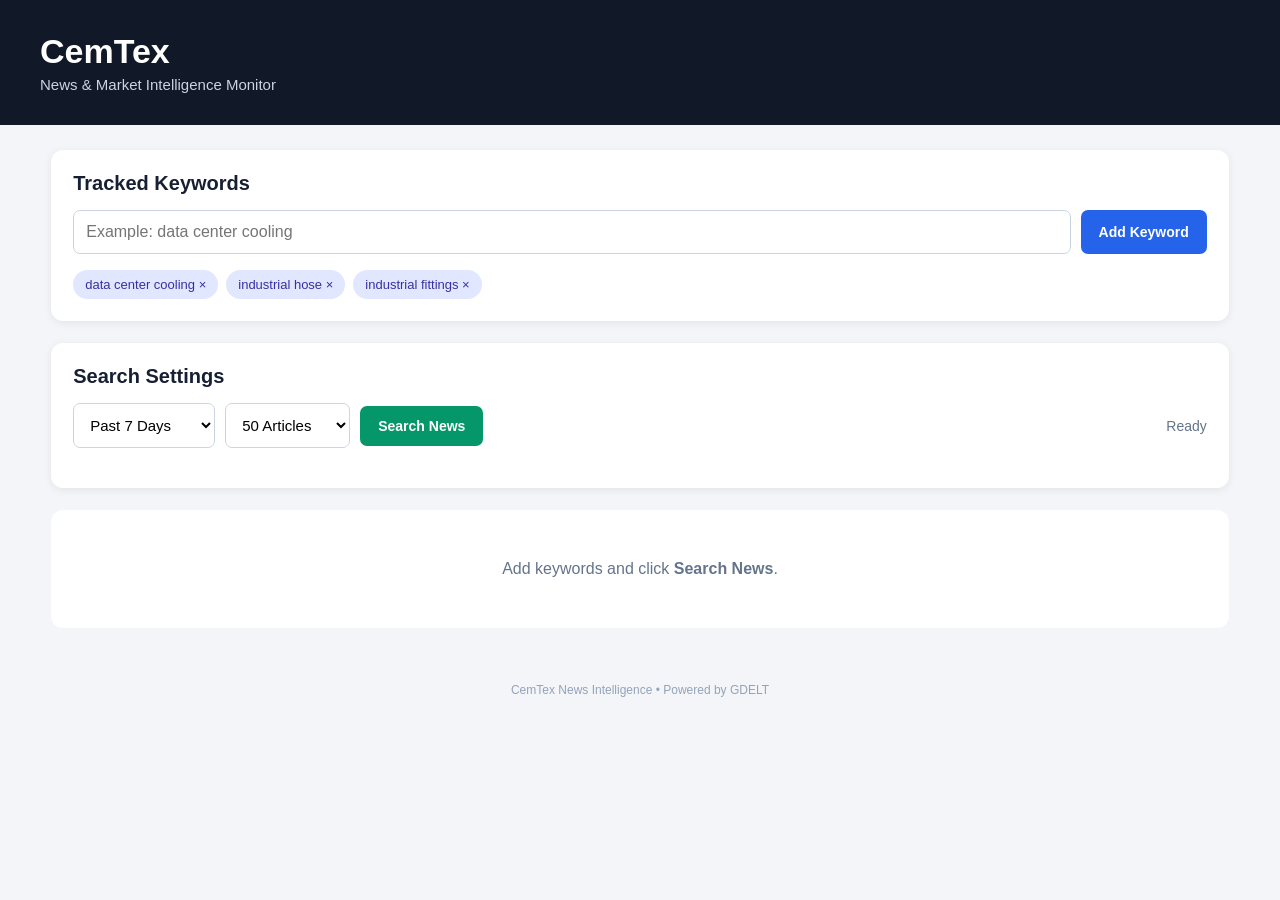
==== index.html @ 36d9716d "Rename index.hdm1 to index.html" ====
<!DOCTYPE html>
<html lang="en">
<head>
  <meta charset="UTF-8">
  <meta name="viewport" content="width=device-width, initial-scale=1.0">

  <title>CemTex News Intelligence</title>

  <style>
    * {
      box-sizing: border-box;
      margin: 0;
      padding: 0;
    }

    body {
      font-family: Arial, Helvetica, sans-serif;
      background: #f3f5f8;
      color: #172033;
    }

    header {
      background: #111827;
      color: white;
      padding: 32px 20px;
    }

    .header-inner {
      max-width: 1200px;
      margin: auto;
    }

    header h1 {
      font-size: 34px;
      margin-bottom: 5px;
    }

    header p {
      color: #cbd5e1;
      font-size: 15px;
    }

    .container {
      width: 92%;
      max-width: 1200px;
      margin: 25px auto;
    }

    .panel {
      background: white;
      border-radius: 12px;
      padding: 22px;
      margin-bottom: 22px;
      box-shadow: 0 2px 8px rgba(0,0,0,.07);
    }

    .panel h2 {
      margin-bottom: 15px;
      font-size: 20px;
    }

    .input-row {
      display: flex;
      gap: 10px;
      flex-wrap: wrap;
    }

    input {
      flex: 1;
      min-width: 250px;
      padding: 12px;
      border: 1px solid #cbd5e1;
      border-radius: 7px;
      font-size: 16px;
    }

    select {
      padding: 12px;
      border: 1px solid #cbd5e1;
      border-radius: 7px;
      font-size: 15px;
      background: white;
    }

    button {
      background: #2563eb;
      color: white;
      border: none;
      border-radius: 7px;
      padding: 12px 18px;
      font-weight: bold;
      cursor: pointer;
      font-size: 14px;
    }

    button:hover {
      background: #1d4ed8;
    }

    .search-button {
      background: #059669;
    }

    .search-button:hover {
      background: #047857;
    }

    .keywords {
      margin-top: 16px;
      display: flex;
      flex-wrap: wrap;
      gap: 8px;
    }

    .keyword {
      background: #e0e7ff;
      color: #3730a3;
      padding: 7px 12px;
      border-radius: 20px;
      font-size: 13px;
      cursor: pointer;
    }

    .keyword:hover {
      background: #c7d2fe;
    }

    .toolbar {
      display: flex;
      gap: 10px;
      align-items: center;
      flex-wrap: wrap;
      margin-bottom: 18px;
    }

    .status {
      margin-left: auto;
      font-size: 14px;
      color: #64748b;
    }

    .article {
      background: white;
      padding: 20px;
      border-radius: 12px;
      margin-bottom: 15px;
      box-shadow: 0 2px 8px rgba(0,0,0,.06);
    }

    .article h3 {
      margin-bottom: 9px;
      font-size: 19px;
      line-height: 1.3;
    }

    .article h3 a {
      color: #172033;
      text-decoration: none;
    }

    .article h3 a:hover {
      color: #2563eb;
    }

    .article-meta {
      color: #64748b;
      font-size: 13px;
      margin-bottom: 10px;
    }

    .article-image {
      width: 150px;
      height: 95px;
      object-fit: cover;
      border-radius: 8px;
      float: right;
      margin-left: 18px;
      margin-bottom: 10px;
    }

    .source-tag {
      display: inline-block;
      padding: 5px 9px;
      background: #dcfce7;
      color: #166534;
      border-radius: 12px;
      font-size: 12px;
      margin-top: 5px;
    }

    .empty {
      text-align: center;
      padding: 50px;
      color: #64748b;
      background: white;
      border-radius: 12px;
    }

    .loading {
      text-align: center;
      padding: 45px;
      background: white;
      border-radius: 12px;
      font-size: 18px;
    }

    .count {
      font-size: 14px;
      color: #64748b;
      margin-bottom: 15px;
    }

    footer {
      text-align: center;
      color: #94a3b8;
      padding: 30px;
      font-size: 12px;
    }

    @media(max-width: 650px) {

      header h1 {
        font-size: 27px;
      }

      .article-image {
        width: 100%;
        height: 180px;
        float: none;
        margin: 0 0 15px 0;
      }

      .status {
        width: 100%;
        margin-left: 0;
      }
    }
  </style>

</head>

<body>

<header>
  <div class="header-inner">
    <h1>CemTex</h1>
    <p>News & Market Intelligence Monitor</p>
  </div>
</header>


<div class="container">

  <div class="panel">

    <h2>Tracked Keywords</h2>

    <div class="input-row">

      <input
        type="text"
        id="keywordInput"
        placeholder="Example: data center cooling"
      >

      <button onclick="addKeyword()">
        Add Keyword
      </button>

    </div>

    <div class="keywords" id="keywordList"></div>

  </div>


  <div class="panel">

    <h2>Search Settings</h2>

    <div class="toolbar">

      <select id="timeSpan">
        <option value="24h">Past 24 Hours</option>
        <option value="3d">Past 3 Days</option>
        <option value="7d" selected>Past 7 Days</option>
        <option value="14d">Past 14 Days</option>
        <option value="1month">Past Month</option>
      </select>

      <select id="maxRecords">
        <option value="25">25 Articles</option>
        <option value="50" selected>50 Articles</option>
        <option value="100">100 Articles</option>
      </select>

      <button class="search-button" onclick="searchNews()">
        Search News
      </button>

      <div class="status" id="status">
        Ready
      </div>

    </div>

  </div>


  <div class="count" id="resultCount"></div>

  <div id="articles">

    <div class="empty">
      Add keywords and click <strong>Search News</strong>.
    </div>

  </div>

</div>


<footer>
  CemTex News Intelligence • Powered by GDELT
</footer>


<script>

  let keywords =
    JSON.parse(localStorage.getItem("cemtexKeywords")) ||
    [
      "data center cooling",
      "industrial hose",
      "industrial fittings"
    ];


  function saveKeywords() {

    localStorage.setItem(
      "cemtexKeywords",
      JSON.stringify(keywords)
    );

  }


  function displayKeywords() {

    const keywordList =
      document.getElementById("keywordList");

    keywordList.innerHTML = "";


    keywords.forEach((keyword, index) => {

      const tag =
        document.createElement("span");

      tag.className = "keyword";

      tag.innerText =
        keyword + "  ×";

      tag.title =
        "Click to remove";

      tag.onclick =
        function() {

          keywords.splice(index, 1);

          saveKeywords();

          displayKeywords();

        };

      keywordList.appendChild(tag);

    });

  }


  function addKeyword() {

    const input =
      document.getElementById("keywordInput");

    const keyword =
      input.value.trim();


    if (
      keyword !== "" &&
      !keywords.includes(keyword)
    ) {

      keywords.push(keyword);

      saveKeywords();

      displayKeywords();

    }

    input.value = "";

  }


  document
    .getElementById("keywordInput")
    .addEventListener(
      "keydown",
      function(event) {

        if (event.key === "Enter") {

          addKeyword();

        }

      }
    );


  function makeSearchQuery() {

    return keywords.map(keyword => {

      const clean =
        keyword.replace(/"/g, "");

      if (clean.includes(" ")) {

        return '"' + clean + '"';

      }

      return clean;

    }).join(" OR ");

  }


  function jsonp(url) {

    return new Promise((resolve, reject) => {

      const callbackName =
        "cemtexCallback_" +
        Date.now() +
        "_" +
        Math.floor(Math.random() * 100000);


      const script =
        document.createElement("script");


      const timer =
        setTimeout(() => {

          cleanup();

          reject(
            new Error(
              "The news service took too long to respond."
            )
          );

        }, 20000);


      function cleanup() {

        clearTimeout(timer);

        delete window[callbackName];

        if (script.parentNode) {
          script.parentNode.removeChild(script);
        }

      }


      window[callbackName] =
        function(data) {

          cleanup();

          resolve(data);

        };


      script.onerror =
        function() {

          cleanup();

          reject(
            new Error(
              "Unable to contact the news service."
            )
          );

        };


      script.src =
        url +
        "&format=jsonp&callback=" +
        callbackName;


      document.body.appendChild(script);

    });

  }


  async function searchNews() {

    const articlesDiv =
      document.getElementById("articles");

    const status =
      document.getElementById("status");

    const resultCount =
      document.getElementById("resultCount");


    if (keywords.length === 0) {

      articlesDiv.innerHTML =
        '<div class="empty">Add at least one keyword first.</div>';

      return;

    }


    articlesDiv.innerHTML =
      '<div class="loading">🔎 Searching global news...</div>';

    status.innerText =
      "Gathering data...";

    resultCount.innerText = "";


    const query =
      "(" + makeSearchQuery() + ")";

    const timespan =
      document.getElementById("timeSpan").value;

    const maxRecords =
      document.getElementById("maxRecords").value;


    const url =
      "https://api.gdeltproject.org/api/v2/doc/doc" +
      "?query=" +
      encodeURIComponent(query) +
      "&mode=artlist" +
      "&maxrecords=" +
      maxRecords +
      "&timespan=" +
      encodeURIComponent(timespan) +
      "&sort=datedesc";


    try {

      const data =
        await jsonp(url);


      if (
        !data ||
        !data.articles ||
        data.articles.length === 0
      ) {

        articlesDiv.innerHTML =
          '<div class="empty">No matching articles found. Try broader keywords.</div>';

        status.innerText =
          "Search complete";

        return;

      }


      displayArticles(
        data.articles
      );


      resultCount.innerText =
        data.articles.length +
        " matching articles found";


      status.innerText =
        "Updated " +
        new Date().toLocaleTimeString(
          [],
          {
            hour: "2-digit",
            minute: "2-digit"
          }
        );


    }

    catch(error) {

      console.error(error);


      articlesDiv.innerHTML =
        `
        <div class="empty">

          <strong>Search temporarily unavailable.</strong>

          <br><br>

          ${error.message}

          <br><br>

          Try clicking Search News again.

        </div>
        `;


      status.innerText =
        "Search error";

    }

  }


  function displayArticles(articles) {

    const articlesDiv =
      document.getElementById("articles");

    articlesDiv.innerHTML = "";


    const seenUrls =
      new Set();


    articles.forEach(article => {

      if (
        !article.url ||
        seenUrls.has(article.url)
      ) {
        return;
      }


      seenUrls.add(article.url);


      const card =
        document.createElement("div");

      card.className =
        "article";


      let imageHtml = "";


      if (article.socialimage) {

        imageHtml =
          `
          <img
            src="${escapeHtml(article.socialimage)}"
            class="article-image"
            onerror="this.style.display='none'"
          >
          `;

      }


      card.innerHTML =
        `

        ${imageHtml}

        <h3>

          <a
            href="${escapeHtml(article.url)}"
            target="_blank"
            rel="noopener noreferrer"
          >

            ${escapeHtml(
              article.title ||
              "Untitled Article"
            )}

          </a>

        </h3>


        <div class="article-meta">

          ${escapeHtml(
            article.domain ||
            "Unknown Source"
          )}

          •

          ${formatDate(
            article.seendate
          )}

        </div>


        <span class="source-tag">

          ${escapeHtml(
            article.sourcecountry ||
            "News"
          )}

        </span>


        <div style="clear:both"></div>

        `;


      articlesDiv.appendChild(card);

    });

  }


  function escapeHtml(value) {

    if (!value) return "";

    return String(value)
      .replaceAll("&", "&amp;")
      .replaceAll("<", "&lt;")
      .replaceAll(">", "&gt;")
      .replaceAll('"', "&quot;")
      .replaceAll("'", "&#039;");

  }


  function formatDate(dateString) {

    if (!dateString) {
      return "Recent";
    }


    const match =
      String(dateString).match(
        /^(\d{4})(\d{2})(\d{2})T?(\d{2})(\d{2})(\d{2})/
      );


    if (!match) {
      return dateString;
    }


    const date =
      new Date(
        Date.UTC(
          Number(match[1]),
          Number(match[2]) - 1,
          Number(match[3]),
          Number(match[4]),
          Number(match[5]),
          Number(match[6])
        )
      );


    if (isNaN(date.getTime())) {
      return dateString;
    }


    return date.toLocaleString(
      [],
      {
        month: "short",
        day: "numeric",
        hour: "numeric",
        minute: "2-digit"
      }
    );

  }


  displayKeywords();

</script>

</body>
</html>
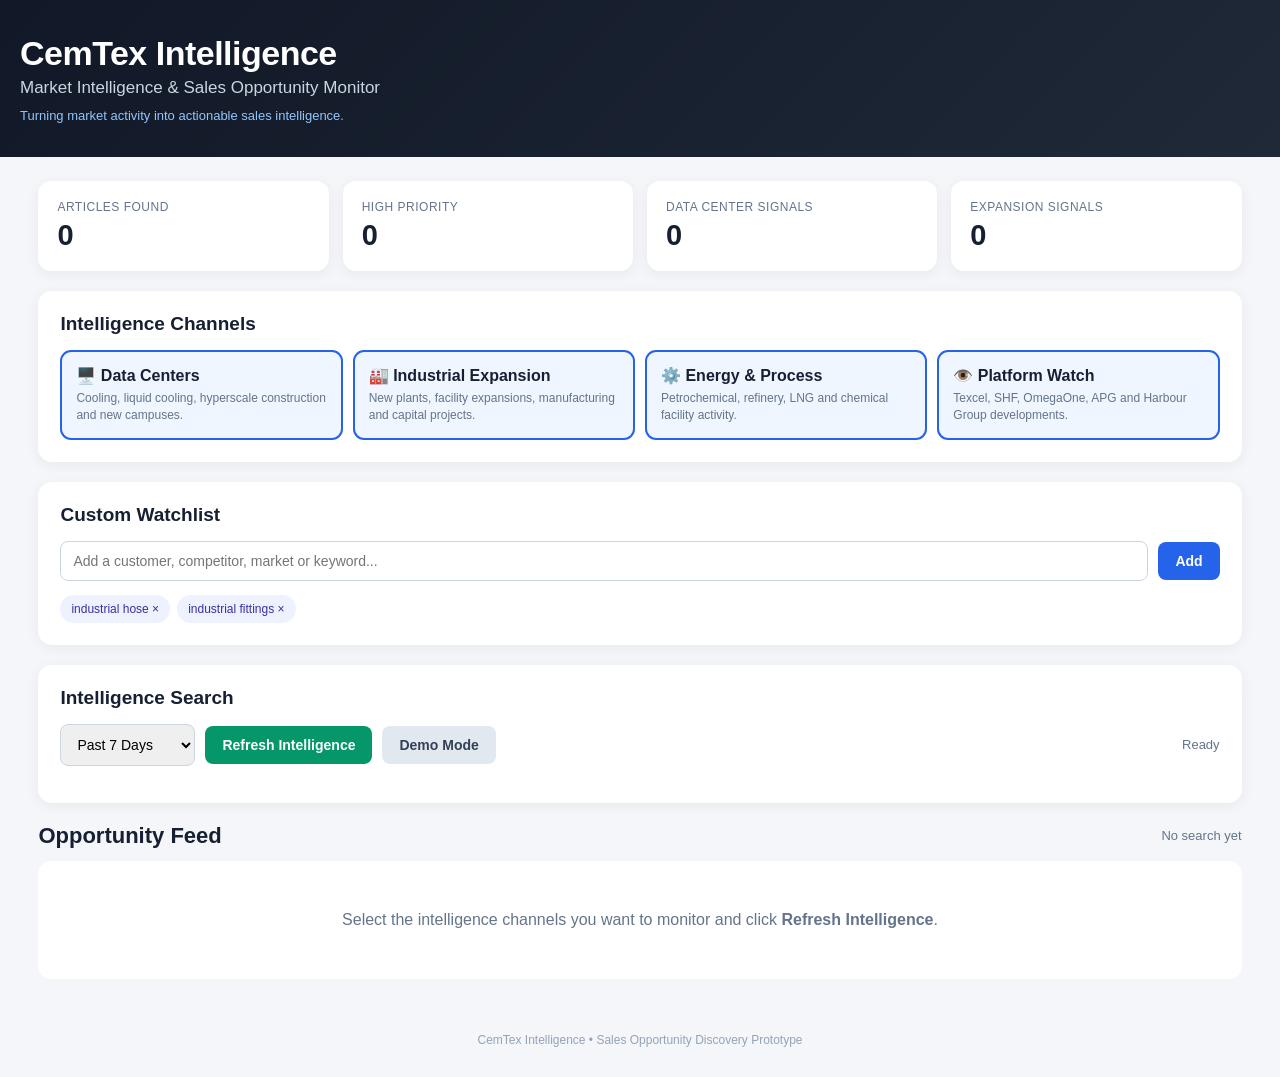
==== commit b984c85a: "Update index.html" ====
--- a/index.html
+++ b/index.html
@@ -1,304 +1,655 @@
 <!DOCTYPE html>
 <html lang="en">
 <head>
-  <meta charset="UTF-8">
-  <meta name="viewport" content="width=device-width, initial-scale=1.0">
-
-  <title>CemTex News Intelligence</title>
-
-  <style>
-    * {
-      box-sizing: border-box;
-      margin: 0;
-      padding: 0;
-    }
-
-    body {
-      font-family: Arial, Helvetica, sans-serif;
-      background: #f3f5f8;
-      color: #172033;
-    }
-
-    header {
-      background: #111827;
-      color: white;
-      padding: 32px 20px;
-    }
-
-    .header-inner {
-      max-width: 1200px;
-      margin: auto;
-    }
-
-    header h1 {
-      font-size: 34px;
-      margin-bottom: 5px;
-    }
-
-    header p {
-      color: #cbd5e1;
-      font-size: 15px;
-    }
-
-    .container {
-      width: 92%;
-      max-width: 1200px;
-      margin: 25px auto;
-    }
-
-    .panel {
-      background: white;
-      border-radius: 12px;
-      padding: 22px;
-      margin-bottom: 22px;
-      box-shadow: 0 2px 8px rgba(0,0,0,.07);
-    }
-
-    .panel h2 {
-      margin-bottom: 15px;
-      font-size: 20px;
-    }
-
-    .input-row {
-      display: flex;
-      gap: 10px;
-      flex-wrap: wrap;
-    }
-
-    input {
-      flex: 1;
-      min-width: 250px;
-      padding: 12px;
-      border: 1px solid #cbd5e1;
-      border-radius: 7px;
-      font-size: 16px;
-    }
-
-    select {
-      padding: 12px;
-      border: 1px solid #cbd5e1;
-      border-radius: 7px;
-      font-size: 15px;
-      background: white;
-    }
-
-    button {
-      background: #2563eb;
-      color: white;
-      border: none;
-      border-radius: 7px;
-      padding: 12px 18px;
-      font-weight: bold;
-      cursor: pointer;
-      font-size: 14px;
-    }
-
-    button:hover {
-      background: #1d4ed8;
-    }
-
-    .search-button {
-      background: #059669;
-    }
-
-    .search-button:hover {
-      background: #047857;
-    }
-
-    .keywords {
-      margin-top: 16px;
-      display: flex;
-      flex-wrap: wrap;
-      gap: 8px;
-    }
-
-    .keyword {
-      background: #e0e7ff;
-      color: #3730a3;
-      padding: 7px 12px;
-      border-radius: 20px;
-      font-size: 13px;
-      cursor: pointer;
-    }
-
-    .keyword:hover {
-      background: #c7d2fe;
-    }
-
-    .toolbar {
-      display: flex;
-      gap: 10px;
-      align-items: center;
-      flex-wrap: wrap;
-      margin-bottom: 18px;
-    }
-
-    .status {
-      margin-left: auto;
-      font-size: 14px;
-      color: #64748b;
-    }
-
-    .article {
-      background: white;
-      padding: 20px;
-      border-radius: 12px;
-      margin-bottom: 15px;
-      box-shadow: 0 2px 8px rgba(0,0,0,.06);
-    }
-
-    .article h3 {
-      margin-bottom: 9px;
-      font-size: 19px;
-      line-height: 1.3;
-    }
-
-    .article h3 a {
-      color: #172033;
-      text-decoration: none;
-    }
-
-    .article h3 a:hover {
-      color: #2563eb;
-    }
-
-    .article-meta {
-      color: #64748b;
-      font-size: 13px;
-      margin-bottom: 10px;
-    }
-
-    .article-image {
-      width: 150px;
-      height: 95px;
-      object-fit: cover;
-      border-radius: 8px;
-      float: right;
-      margin-left: 18px;
-      margin-bottom: 10px;
-    }
-
-    .source-tag {
-      display: inline-block;
-      padding: 5px 9px;
-      background: #dcfce7;
-      color: #166534;
-      border-radius: 12px;
-      font-size: 12px;
-      margin-top: 5px;
-    }
-
-    .empty {
-      text-align: center;
-      padding: 50px;
-      color: #64748b;
-      background: white;
-      border-radius: 12px;
-    }
-
-    .loading {
-      text-align: center;
-      padding: 45px;
-      background: white;
-      border-radius: 12px;
-      font-size: 18px;
-    }
-
-    .count {
-      font-size: 14px;
-      color: #64748b;
-      margin-bottom: 15px;
-    }
-
-    footer {
-      text-align: center;
-      color: #94a3b8;
-      padding: 30px;
-      font-size: 12px;
-    }
-
-    @media(max-width: 650px) {
-
-      header h1 {
-        font-size: 27px;
-      }
-
-      .article-image {
-        width: 100%;
-        height: 180px;
-        float: none;
-        margin: 0 0 15px 0;
-      }
-
-      .status {
-        width: 100%;
-        margin-left: 0;
-      }
-    }
-  </style>
-
+<meta charset="UTF-8">
+<meta name="viewport" content="width=device-width, initial-scale=1.0">
+
+<title>CemTex Intelligence</title>
+
+<style>
+
+* {
+  box-sizing: border-box;
+}
+
+body {
+  margin: 0;
+  font-family: Arial, Helvetica, sans-serif;
+  background: #f4f6f9;
+  color: #172033;
+}
+
+header {
+  background: linear-gradient(135deg, #111827, #1f2937);
+  color: white;
+  padding: 34px 20px;
+}
+
+.header-wrap {
+  max-width: 1250px;
+  margin: auto;
+}
+
+.brand {
+  font-size: 34px;
+  font-weight: 800;
+  letter-spacing: -.5px;
+}
+
+.subtitle {
+  margin-top: 5px;
+  color: #cbd5e1;
+  font-size: 17px;
+}
+
+.prototype {
+  margin-top: 10px;
+  color: #93c5fd;
+  font-size: 13px;
+}
+
+.container {
+  width: 94%;
+  max-width: 1250px;
+  margin: 24px auto;
+}
+
+.section {
+  background: white;
+  padding: 22px;
+  border-radius: 14px;
+  margin-bottom: 20px;
+  box-shadow: 0 3px 14px rgba(0,0,0,.06);
+}
+
+.section-title {
+  font-size: 19px;
+  font-weight: 700;
+  margin-bottom: 15px;
+}
+
+.stats {
+  display: grid;
+  grid-template-columns: repeat(4, 1fr);
+  gap: 14px;
+  margin-bottom: 20px;
+}
+
+.stat-card {
+  background: white;
+  padding: 19px;
+  border-radius: 13px;
+  box-shadow: 0 3px 14px rgba(0,0,0,.06);
+}
+
+.stat-label {
+  color: #64748b;
+  font-size: 12px;
+  text-transform: uppercase;
+  letter-spacing: .5px;
+}
+
+.stat-number {
+  font-size: 29px;
+  font-weight: 800;
+  margin-top: 5px;
+}
+
+.categories {
+  display: grid;
+  grid-template-columns: repeat(4, 1fr);
+  gap: 10px;
+}
+
+.category {
+  border: 2px solid #e2e8f0;
+  border-radius: 11px;
+  padding: 14px;
+  cursor: pointer;
+  transition: .2s;
+}
+
+.category:hover {
+  border-color: #93c5fd;
+}
+
+.category.active {
+  border-color: #2563eb;
+  background: #eff6ff;
+}
+
+.category-name {
+  font-weight: 700;
+  margin-bottom: 5px;
+}
+
+.category-description {
+  font-size: 12px;
+  color: #64748b;
+  line-height: 1.4;
+}
+
+.controls {
+  display: flex;
+  gap: 10px;
+  flex-wrap: wrap;
+  align-items: center;
+}
+
+input,
+select {
+  border: 1px solid #cbd5e1;
+  border-radius: 8px;
+  padding: 11px 12px;
+  font-size: 14px;
+}
+
+input {
+  flex: 1;
+  min-width: 260px;
+}
+
+button {
+  border: none;
+  border-radius: 8px;
+  padding: 11px 17px;
+  cursor: pointer;
+  font-weight: 700;
+  font-size: 14px;
+}
+
+.primary {
+  background: #2563eb;
+  color: white;
+}
+
+.primary:hover {
+  background: #1d4ed8;
+}
+
+.green {
+  background: #059669;
+  color: white;
+}
+
+.green:hover {
+  background: #047857;
+}
+
+.secondary {
+  background: #e2e8f0;
+  color: #334155;
+}
+
+.keywords {
+  display: flex;
+  gap: 7px;
+  flex-wrap: wrap;
+  margin-top: 14px;
+}
+
+.keyword {
+  background: #eef2ff;
+  color: #3730a3;
+  padding: 7px 11px;
+  border-radius: 18px;
+  font-size: 12px;
+  cursor: pointer;
+}
+
+.keyword:hover {
+  background: #ddd6fe;
+}
+
+.toolbar {
+  display: flex;
+  gap: 10px;
+  align-items: center;
+  flex-wrap: wrap;
+  margin-bottom: 15px;
+}
+
+.status {
+  margin-left: auto;
+  font-size: 13px;
+  color: #64748b;
+}
+
+.results-heading {
+  display: flex;
+  justify-content: space-between;
+  align-items: center;
+  margin: 20px 0 12px;
+}
+
+.results-heading h2 {
+  margin: 0;
+  font-size: 22px;
+}
+
+.result-count {
+  color: #64748b;
+  font-size: 13px;
+}
+
+.article {
+  background: white;
+  border-radius: 13px;
+  padding: 20px;
+  margin-bottom: 14px;
+  box-shadow: 0 3px 14px rgba(0,0,0,.055);
+  border-left: 5px solid #cbd5e1;
+}
+
+.article.high {
+  border-left-color: #dc2626;
+}
+
+.article.medium {
+  border-left-color: #f59e0b;
+}
+
+.article.normal {
+  border-left-color: #2563eb;
+}
+
+.article-top {
+  display: flex;
+  gap: 16px;
+}
+
+.article-body {
+  flex: 1;
+}
+
+.article-image {
+  width: 175px;
+  height: 115px;
+  object-fit: cover;
+  border-radius: 9px;
+}
+
+.article h3 {
+  margin: 3px 0 8px;
+  font-size: 19px;
+  line-height: 1.35;
+}
+
+.article h3 a {
+  color: #172033;
+  text-decoration: none;
+}
+
+.article h3 a:hover {
+  color: #2563eb;
+}
+
+.meta {
+  color: #64748b;
+  font-size: 12px;
+  margin-bottom: 11px;
+}
+
+.badges {
+  display: flex;
+  gap: 7px;
+  flex-wrap: wrap;
+  margin-bottom: 10px;
+}
+
+.badge {
+  display: inline-block;
+  border-radius: 13px;
+  padding: 5px 9px;
+  font-size: 11px;
+  font-weight: 700;
+}
+
+.score-high {
+  background: #fee2e2;
+  color: #991b1b;
+}
+
+.score-medium {
+  background: #fef3c7;
+  color: #92400e;
+}
+
+.score-normal {
+  background: #dbeafe;
+  color: #1e40af;
+}
+
+.category-badge {
+  background: #ecfdf5;
+  color: #065f46;
+}
+
+.sales-angle {
+  margin-top: 12px;
+  background: #f8fafc;
+  border-radius: 8px;
+  padding: 12px;
+  font-size: 13px;
+  line-height: 1.45;
+}
+
+.sales-angle strong {
+  color: #0f172a;
+}
+
+.empty {
+  background: white;
+  padding: 50px 25px;
+  border-radius: 13px;
+  text-align: center;
+  color: #64748b;
+}
+
+.loading {
+  background: white;
+  padding: 50px 25px;
+  border-radius: 13px;
+  text-align: center;
+  font-size: 17px;
+}
+
+.demo-warning {
+  background: #fff7ed;
+  border: 1px solid #fed7aa;
+  color: #9a3412;
+  border-radius: 8px;
+  padding: 10px;
+  margin-bottom: 15px;
+  display: none;
+  font-size: 13px;
+}
+
+footer {
+  text-align: center;
+  padding: 30px;
+  color: #94a3b8;
+  font-size: 12px;
+}
+
+@media(max-width: 900px) {
+
+  .stats,
+  .categories {
+    grid-template-columns: repeat(2, 1fr);
+  }
+
+}
+
+@media(max-width: 620px) {
+
+  .stats,
+  .categories {
+    grid-template-columns: 1fr;
+  }
+
+  .article-top {
+    flex-direction: column;
+  }
+
+  .article-image {
+    width: 100%;
+    height: 190px;
+  }
+
+  .status {
+    width: 100%;
+    margin-left: 0;
+  }
+
+}
+
+</style>
 </head>
 
 <body>
 
 <header>
-  <div class="header-inner">
-    <h1>CemTex</h1>
-    <p>News & Market Intelligence Monitor</p>
+
+  <div class="header-wrap">
+
+    <div class="brand">
+      CemTex Intelligence
+    </div>
+
+    <div class="subtitle">
+      Market Intelligence & Sales Opportunity Monitor
+    </div>
+
+    <div class="prototype">
+      Turning market activity into actionable sales intelligence.
+    </div>
+
   </div>
+
 </header>
 
 
 <div class="container">
 
-  <div class="panel">
-
-    <h2>Tracked Keywords</h2>
-
-    <div class="input-row">
+
+  <!-- STAT CARDS -->
+
+  <div class="stats">
+
+    <div class="stat-card">
+      <div class="stat-label">
+        Articles Found
+      </div>
+      <div class="stat-number" id="articleCount">
+        0
+      </div>
+    </div>
+
+    <div class="stat-card">
+      <div class="stat-label">
+        High Priority
+      </div>
+      <div class="stat-number" id="highCount">
+        0
+      </div>
+    </div>
+
+    <div class="stat-card">
+      <div class="stat-label">
+        Data Center Signals
+      </div>
+      <div class="stat-number" id="dataCenterCount">
+        0
+      </div>
+    </div>
+
+    <div class="stat-card">
+      <div class="stat-label">
+        Expansion Signals
+      </div>
+      <div class="stat-number" id="expansionCount">
+        0
+      </div>
+    </div>
+
+  </div>
+
+
+
+  <!-- INTELLIGENCE CATEGORIES -->
+
+  <div class="section">
+
+    <div class="section-title">
+      Intelligence Channels
+    </div>
+
+    <div class="categories">
+
+
+      <div
+        class="category active"
+        data-category="Data Centers"
+        onclick="toggleCategory(this)"
+      >
+
+        <div class="category-name">
+          🖥️ Data Centers
+        </div>
+
+        <div class="category-description">
+          Cooling, liquid cooling, hyperscale construction and new campuses.
+        </div>
+
+      </div>
+
+
+      <div
+        class="category active"
+        data-category="Industrial Expansion"
+        onclick="toggleCategory(this)"
+      >
+
+        <div class="category-name">
+          🏭 Industrial Expansion
+        </div>
+
+        <div class="category-description">
+          New plants, facility expansions, manufacturing and capital projects.
+        </div>
+
+      </div>
+
+
+      <div
+        class="category active"
+        data-category="Energy & Process"
+        onclick="toggleCategory(this)"
+      >
+
+        <div class="category-name">
+          ⚙️ Energy & Process
+        </div>
+
+        <div class="category-description">
+          Petrochemical, refinery, LNG and chemical facility activity.
+        </div>
+
+      </div>
+
+
+      <div
+        class="category active"
+        data-category="Platform Watch"
+        onclick="toggleCategory(this)"
+      >
+
+        <div class="category-name">
+          👁️ Platform Watch
+        </div>
+
+        <div class="category-description">
+          Texcel, SHF, OmegaOne, APG and Harbour Group developments.
+        </div>
+
+      </div>
+
+    </div>
+
+  </div>
+
+
+
+  <!-- CUSTOM WATCHLIST -->
+
+  <div class="section">
+
+    <div class="section-title">
+      Custom Watchlist
+    </div>
+
+    <div class="controls">
 
       <input
+        id="keywordInput"
         type="text"
-        id="keywordInput"
-        placeholder="Example: data center cooling"
+        placeholder="Add a customer, competitor, market or keyword..."
       >
 
-      <button onclick="addKeyword()">
-        Add Keyword
+      <button
+        class="primary"
+        onclick="addKeyword()"
+      >
+        Add
       </button>
 
     </div>
 
-    <div class="keywords" id="keywordList"></div>
+    <div
+      class="keywords"
+      id="keywordList"
+    ></div>
 
   </div>
 
 
-  <div class="panel">
-
-    <h2>Search Settings</h2>
+
+  <!-- SEARCH CONTROLS -->
+
+  <div class="section">
+
+    <div class="section-title">
+      Intelligence Search
+    </div>
 
     <div class="toolbar">
 
       <select id="timeSpan">
-        <option value="24h">Past 24 Hours</option>
-        <option value="3d">Past 3 Days</option>
-        <option value="7d" selected>Past 7 Days</option>
-        <option value="14d">Past 14 Days</option>
-        <option value="1month">Past Month</option>
+
+        <option value="24h">
+          Past 24 Hours
+        </option>
+
+        <option value="3d">
+          Past 3 Days
+        </option>
+
+        <option value="7d" selected>
+          Past 7 Days
+        </option>
+
+        <option value="14d">
+          Past 14 Days
+        </option>
+
+        <option value="1month">
+          Past Month
+        </option>
+
       </select>
 
-      <select id="maxRecords">
-        <option value="25">25 Articles</option>
-        <option value="50" selected>50 Articles</option>
-        <option value="100">100 Articles</option>
-      </select>
-
-      <button class="search-button" onclick="searchNews()">
-        Search News
+
+      <button
+        class="green"
+        onclick="searchIntelligence()"
+      >
+        Refresh Intelligence
       </button>
 
-      <div class="status" id="status">
+
+      <button
+        class="secondary"
+        onclick="loadDemo()"
+      >
+        Demo Mode
+      </button>
+
+
+      <div
+        class="status"
+        id="status"
+      >
         Ready
       </div>
 
@@ -307,59 +658,163 @@
   </div>
 
 
-  <div class="count" id="resultCount"></div>
+  <div
+    class="demo-warning"
+    id="demoWarning"
+  >
+    Demo Mode is active. These are sample opportunities for presentation/testing only.
+  </div>
+
+
+  <div class="results-heading">
+
+    <h2>
+      Opportunity Feed
+    </h2>
+
+    <div
+      class="result-count"
+      id="resultCount"
+    >
+      No search yet
+    </div>
+
+  </div>
+
 
   <div id="articles">
 
     <div class="empty">
-      Add keywords and click <strong>Search News</strong>.
+
+      Select the intelligence channels you want to monitor
+      and click <strong>Refresh Intelligence</strong>.
+
     </div>
 
   </div>
 
+
 </div>
 
 
 <footer>
-  CemTex News Intelligence • Powered by GDELT
+  CemTex Intelligence • Sales Opportunity Discovery Prototype
 </footer>
 
 
 <script>
 
-  let keywords =
-    JSON.parse(localStorage.getItem("cemtexKeywords")) ||
-    [
-      "data center cooling",
-      "industrial hose",
-      "industrial fittings"
-    ];
-
-
-  function saveKeywords() {
-
-    localStorage.setItem(
-      "cemtexKeywords",
-      JSON.stringify(keywords)
+
+/* =========================
+   SEARCH CONFIGURATION
+========================= */
+
+
+const categoryTerms = {
+
+  "Data Centers": [
+    "data center cooling",
+    "liquid cooling",
+    "data center construction",
+    "hyperscale data center"
+  ],
+
+  "Industrial Expansion": [
+    "manufacturing plant expansion",
+    "new manufacturing facility",
+    "industrial expansion",
+    "plant construction"
+  ],
+
+  "Energy & Process": [
+    "refinery expansion",
+    "petrochemical expansion",
+    "chemical plant expansion",
+    "LNG project"
+  ],
+
+  "Platform Watch": [
+    "Texcel",
+    "Stainless Hose Fittings",
+    "OmegaOne",
+    "APG seals",
+    "Harbour Group"
+  ]
+
+};
+
+
+
+let customKeywords =
+  JSON.parse(
+    localStorage.getItem(
+      "cemtexCustomKeywords"
+    )
+  ) || [
+    "industrial hose",
+    "industrial fittings"
+  ];
+
+
+let currentArticles = [];
+
+
+
+/* =========================
+   CATEGORY CONTROLS
+========================= */
+
+
+function toggleCategory(element) {
+
+  element.classList.toggle(
+    "active"
+  );
+
+}
+
+
+
+function getSelectedCategories() {
+
+  return Array.from(
+    document.querySelectorAll(
+      ".category.active"
+    )
+  ).map(
+    element =>
+      element.dataset.category
+  );
+
+}
+
+
+
+/* =========================
+   CUSTOM KEYWORDS
+========================= */
+
+
+function displayKeywords() {
+
+  const container =
+    document.getElementById(
+      "keywordList"
     );
 
-  }
-
-
-  function displayKeywords() {
-
-    const keywordList =
-      document.getElementById("keywordList");
-
-    keywordList.innerHTML = "";
-
-
-    keywords.forEach((keyword, index) => {
+  container.innerHTML = "";
+
+
+  customKeywords.forEach(
+    (keyword, index) => {
 
       const tag =
-        document.createElement("span");
-
-      tag.className = "keyword";
+        document.createElement(
+          "span"
+        );
+
+      tag.className =
+        "keyword";
 
       tag.innerText =
         keyword + "  ×";
@@ -370,7 +825,10 @@
       tag.onclick =
         function() {
 
-          keywords.splice(index, 1);
+          customKeywords.splice(
+            index,
+            1
+          );
 
           saveKeywords();
 
@@ -378,136 +836,164 @@
 
         };
 
-      keywordList.appendChild(tag);
-
-    });
-
-  }
-
-
-  function addKeyword() {
-
-    const input =
-      document.getElementById("keywordInput");
-
-    const keyword =
-      input.value.trim();
-
-
-    if (
-      keyword !== "" &&
-      !keywords.includes(keyword)
-    ) {
-
-      keywords.push(keyword);
-
-      saveKeywords();
-
-      displayKeywords();
+      container.appendChild(tag);
 
     }
-
-    input.value = "";
-
-  }
-
-
-  document
-    .getElementById("keywordInput")
-    .addEventListener(
-      "keydown",
-      function(event) {
-
-        if (event.key === "Enter") {
-
-          addKeyword();
-
-        }
+  );
+
+}
+
+
+
+function addKeyword() {
+
+  const input =
+    document.getElementById(
+      "keywordInput"
+    );
+
+  const value =
+    input.value.trim();
+
+
+  if (
+    value &&
+    !customKeywords.includes(value)
+  ) {
+
+    customKeywords.push(value);
+
+    saveKeywords();
+
+    displayKeywords();
+
+  }
+
+
+  input.value = "";
+
+}
+
+
+
+function saveKeywords() {
+
+  localStorage.setItem(
+    "cemtexCustomKeywords",
+    JSON.stringify(
+      customKeywords
+    )
+  );
+
+}
+
+
+
+document
+  .getElementById(
+    "keywordInput"
+  )
+  .addEventListener(
+    "keydown",
+    function(event) {
+
+      if (
+        event.key === "Enter"
+      ) {
+
+        addKeyword();
 
       }
-    );
-
-
-  function makeSearchQuery() {
-
-    return keywords.map(keyword => {
-
-      const clean =
-        keyword.replace(/"/g, "");
-
-      if (clean.includes(" ")) {
-
-        return '"' + clean + '"';
-
-      }
-
-      return clean;
-
-    }).join(" OR ");
-
-  }
-
-
-  function jsonp(url) {
-
-    return new Promise((resolve, reject) => {
+
+    }
+  );
+
+
+
+/* =========================
+   GDELT JSONP
+========================= */
+
+
+function jsonp(url) {
+
+  return new Promise(
+    (resolve, reject) => {
 
       const callbackName =
-        "cemtexCallback_" +
+        "cemtex_" +
         Date.now() +
         "_" +
-        Math.floor(Math.random() * 100000);
+        Math.floor(
+          Math.random() * 100000
+        );
 
 
       const script =
-        document.createElement("script");
+        document.createElement(
+          "script"
+        );
 
 
       const timer =
-        setTimeout(() => {
+        setTimeout(
+          () => {
+
+            cleanup();
+
+            reject(
+              new Error(
+                "News service timed out."
+              )
+            );
+
+          },
+          20000
+        );
+
+
+      function cleanup() {
+
+        clearTimeout(timer);
+
+        delete window[
+          callbackName
+        ];
+
+        if (
+          script.parentNode
+        ) {
+
+          script.parentNode
+            .removeChild(
+              script
+            );
+
+        }
+
+      }
+
+
+      window[
+        callbackName
+      ] =
+        function(data) {
+
+          cleanup();
+
+          resolve(data);
+
+        };
+
+
+      script.onerror =
+        function() {
 
           cleanup();
 
           reject(
             new Error(
-              "The news service took too long to respond."
-            )
-          );
-
-        }, 20000);
-
-
-      function cleanup() {
-
-        clearTimeout(timer);
-
-        delete window[callbackName];
-
-        if (script.parentNode) {
-          script.parentNode.removeChild(script);
-        }
-
-      }
-
-
-      window[callbackName] =
-        function(data) {
-
-          cleanup();
-
-          resolve(data);
-
-        };
-
-
-      script.onerror =
-        function() {
-
-          cleanup();
-
-          reject(
-            new Error(
-              "Unable to contact the news service."
+              "Unable to reach news service."
             )
           );
 
@@ -520,185 +1006,671 @@
         callbackName;
 
 
-      document.body.appendChild(script);
-
-    });
-
-  }
-
-
-  async function searchNews() {
-
-    const articlesDiv =
-      document.getElementById("articles");
-
-    const status =
-      document.getElementById("status");
-
-    const resultCount =
-      document.getElementById("resultCount");
-
-
-    if (keywords.length === 0) {
-
-      articlesDiv.innerHTML =
-        '<div class="empty">Add at least one keyword first.</div>';
-
-      return;
+      document.body
+        .appendChild(script);
 
     }
-
-
-    articlesDiv.innerHTML =
-      '<div class="loading">🔎 Searching global news...</div>';
+  );
+
+}
+
+
+
+/* =========================
+   LIVE SEARCH
+========================= */
+
+
+async function searchIntelligence() {
+
+  document
+    .getElementById(
+      "demoWarning"
+    )
+    .style.display =
+      "none";
+
+
+  const categories =
+    getSelectedCategories();
+
+
+  if (
+    categories.length === 0 &&
+    customKeywords.length === 0
+  ) {
+
+    alert(
+      "Select at least one intelligence channel or add a custom keyword."
+    );
+
+    return;
+
+  }
+
+
+  const articleArea =
+    document.getElementById(
+      "articles"
+    );
+
+
+  const status =
+    document.getElementById(
+      "status"
+    );
+
+
+  articleArea.innerHTML =
+    `
+    <div class="loading">
+      🔎 Gathering market intelligence...
+    </div>
+    `;
+
+
+  status.innerText =
+    "Scanning news...";
+
+
+  const timespan =
+    document.getElementById(
+      "timeSpan"
+    ).value;
+
+
+  const searches = [];
+
+
+  categories.forEach(
+    category => {
+
+      searches.push(
+        runCategorySearch(
+          category,
+          categoryTerms[
+            category
+          ],
+          timespan
+        )
+      );
+
+    }
+  );
+
+
+  if (
+    customKeywords.length > 0
+  ) {
+
+    searches.push(
+      runCategorySearch(
+        "Custom Watchlist",
+        customKeywords,
+        timespan
+      )
+    );
+
+  }
+
+
+  try {
+
+    const results =
+      await Promise.allSettled(
+        searches
+      );
+
+
+    let combined = [];
+
+
+    results.forEach(
+      result => {
+
+        if (
+          result.status ===
+          "fulfilled"
+        ) {
+
+          combined =
+            combined.concat(
+              result.value
+            );
+
+        }
+
+      }
+    );
+
+
+    combined =
+      removeDuplicates(
+        combined
+      );
+
+
+    combined.forEach(
+      article => {
+
+        article.score =
+          calculateScore(
+            article
+          );
+
+        article.salesAngle =
+          generateSalesAngle(
+            article
+          );
+
+      }
+    );
+
+
+    combined.sort(
+      (a, b) =>
+        b.score - a.score
+    );
+
+
+    currentArticles =
+      combined.slice(
+        0,
+        75
+      );
+
+
+    displayArticles(
+      currentArticles
+    );
+
+
+    updateStats(
+      currentArticles
+    );
+
 
     status.innerText =
-      "Gathering data...";
-
-    resultCount.innerText = "";
-
-
-    const query =
-      "(" + makeSearchQuery() + ")";
-
-    const timespan =
-      document.getElementById("timeSpan").value;
-
-    const maxRecords =
-      document.getElementById("maxRecords").value;
-
-
-    const url =
-      "https://api.gdeltproject.org/api/v2/doc/doc" +
-      "?query=" +
-      encodeURIComponent(query) +
-      "&mode=artlist" +
-      "&maxrecords=" +
-      maxRecords +
-      "&timespan=" +
-      encodeURIComponent(timespan) +
-      "&sort=datedesc";
-
-
-    try {
-
-      const data =
-        await jsonp(url);
-
-
-      if (
-        !data ||
-        !data.articles ||
-        data.articles.length === 0
-      ) {
-
-        articlesDiv.innerHTML =
-          '<div class="empty">No matching articles found. Try broader keywords.</div>';
-
-        status.innerText =
-          "Search complete";
-
-        return;
-
-      }
-
-
-      displayArticles(
-        data.articles
-      );
-
-
-      resultCount.innerText =
-        data.articles.length +
-        " matching articles found";
-
-
-      status.innerText =
-        "Updated " +
-        new Date().toLocaleTimeString(
+      "Updated " +
+      new Date()
+        .toLocaleTimeString(
           [],
           {
-            hour: "2-digit",
+            hour: "numeric",
             minute: "2-digit"
           }
         );
 
 
-    }
-
-    catch(error) {
-
-      console.error(error);
-
-
-      articlesDiv.innerHTML =
-        `
-        <div class="empty">
-
-          <strong>Search temporarily unavailable.</strong>
-
-          <br><br>
-
-          ${error.message}
-
-          <br><br>
-
-          Try clicking Search News again.
-
-        </div>
-        `;
-
-
-      status.innerText =
-        "Search error";
-
-    }
-
-  }
-
-
-  function displayArticles(articles) {
-
-    const articlesDiv =
-      document.getElementById("articles");
-
-    articlesDiv.innerHTML = "";
-
-
-    const seenUrls =
-      new Set();
-
-
-    articles.forEach(article => {
+  }
+
+  catch(error) {
+
+    console.error(error);
+
+
+    articleArea.innerHTML =
+      `
+      <div class="empty">
+
+        <strong>
+          Live search is temporarily unavailable.
+        </strong>
+
+        <br><br>
+
+        You can retry or use
+        Demo Mode to test the dashboard.
+
+      </div>
+      `;
+
+
+    status.innerText =
+      "Search error";
+
+  }
+
+}
+
+
+
+/* =========================
+   CATEGORY SEARCH
+========================= */
+
+
+async function runCategorySearch(
+  category,
+  terms,
+  timespan
+) {
+
+  const cleanTerms =
+    terms
+      .slice(0, 8)
+      .map(
+        term => {
+
+          const cleaned =
+            term.replace(
+              /"/g,
+              ""
+            );
+
+
+          return cleaned.includes(" ")
+            ? `"${cleaned}"`
+            : cleaned;
+
+        }
+      );
+
+
+  const query =
+    "(" +
+    cleanTerms.join(
+      " OR "
+    ) +
+    ")";
+
+
+  const url =
+    "https://api.gdeltproject.org/api/v2/doc/doc" +
+    "?query=" +
+    encodeURIComponent(
+      query
+    ) +
+    "&mode=artlist" +
+    "&maxrecords=25" +
+    "&timespan=" +
+    encodeURIComponent(
+      timespan
+    ) +
+    "&sort=datedesc";
+
+
+  const data =
+    await jsonp(url);
+
+
+  if (
+    !data ||
+    !Array.isArray(
+      data.articles
+    )
+  ) {
+
+    return [];
+
+  }
+
+
+  return data.articles.map(
+    article => ({
+      ...article,
+      cemtexCategory:
+        category
+    })
+  );
+
+}
+
+
+
+/* =========================
+   DEDUPLICATION
+========================= */
+
+
+function removeDuplicates(
+  articles
+) {
+
+  const seen =
+    new Set();
+
+
+  return articles.filter(
+    article => {
 
       if (
         !article.url ||
-        seenUrls.has(article.url)
+        seen.has(
+          article.url
+        )
       ) {
-        return;
+
+        return false;
+
       }
 
 
-      seenUrls.add(article.url);
+      seen.add(
+        article.url
+      );
+
+      return true;
+
+    }
+  );
+
+}
+
+
+
+/* =========================
+   OPPORTUNITY SCORING
+========================= */
+
+
+function calculateScore(
+  article
+) {
+
+  const text =
+    (
+      (article.title || "") +
+      " " +
+      (article.domain || "") +
+      " " +
+      (article.cemtexCategory || "")
+    )
+    .toLowerCase();
+
+
+  let score = 52;
+
+
+  const majorSignals = [
+    "billion",
+    "million",
+    "investment",
+    "expansion",
+    "construction",
+    "new facility",
+    "new plant",
+    "campus",
+    "capacity",
+    "build",
+    "project"
+  ];
+
+
+  majorSignals.forEach(
+    word => {
+
+      if (
+        text.includes(word)
+      ) {
+
+        score += 5;
+
+      }
+
+    }
+  );
+
+
+  if (
+    text.includes(
+      "data center"
+    )
+  ) {
+
+    score += 12;
+
+  }
+
+
+  if (
+    text.includes(
+      "cooling"
+    )
+  ) {
+
+    score += 8;
+
+  }
+
+
+  if (
+    text.includes(
+      "manufacturing"
+    )
+  ) {
+
+    score += 8;
+
+  }
+
+
+  if (
+    text.includes(
+      "refinery"
+    ) ||
+    text.includes(
+      "petrochemical"
+    ) ||
+    text.includes(
+      "chemical plant"
+    )
+  ) {
+
+    score += 8;
+
+  }
+
+
+  if (
+    text.includes(
+      "acquisition"
+    ) ||
+    text.includes(
+      "acquires"
+    )
+  ) {
+
+    score += 7;
+
+  }
+
+
+  return Math.min(
+    score,
+    99
+  );
+
+}
+
+
+
+/* =========================
+   SALES ANGLE
+========================= */
+
+
+function generateSalesAngle(
+  article
+) {
+
+  const category =
+    article.cemtexCategory;
+
+
+  if (
+    category ===
+    "Data Centers"
+  ) {
+
+    return (
+      "Possible sales angle: investigate cooling infrastructure requirements, " +
+      "including hose, fittings, couplings, seals and fluid-handling components."
+    );
+
+  }
+
+
+  if (
+    category ===
+    "Industrial Expansion"
+  ) {
+
+    return (
+      "Possible sales angle: determine whether this facility creates new OEM, " +
+      "MRO, hose, fitting or fluid-transfer demand and identify the responsible contractor or plant contact."
+    );
+
+  }
+
+
+  if (
+    category ===
+    "Energy & Process"
+  ) {
+
+    return (
+      "Possible sales angle: review process-fluid and maintenance requirements " +
+      "for hose, stainless fittings, sealing products and related industrial components."
+    );
+
+  }
+
+
+  if (
+    category ===
+    "Platform Watch"
+  ) {
+
+    return (
+      "Strategic intelligence: review for platform, competitor, acquisition, " +
+      "product or channel implications that may affect sales strategy."
+    );
+
+  }
+
+
+  return (
+    "Watchlist signal: determine whether this development creates a customer, " +
+    "competitive or territory-level sales opportunity."
+  );
+
+}
+
+
+
+/* =========================
+   DISPLAY ARTICLES
+========================= */
+
+
+function displayArticles(
+  articles
+) {
+
+  const container =
+    document.getElementById(
+      "articles"
+    );
+
+
+  if (
+    articles.length === 0
+  ) {
+
+    container.innerHTML =
+      `
+      <div class="empty">
+        No matching articles found.
+        Try a broader time range
+        or different keywords.
+      </div>
+      `;
+
+
+    document
+      .getElementById(
+        "resultCount"
+      )
+      .innerText =
+        "0 opportunities";
+
+
+    return;
+
+  }
+
+
+  container.innerHTML = "";
+
+
+  articles.forEach(
+    article => {
+
+      const score =
+        article.score || 50;
+
+
+      let level =
+        "normal";
+
+
+      let scoreClass =
+        "score-normal";
+
+
+      if (
+        score >= 80
+      ) {
+
+        level =
+          "high";
+
+        scoreClass =
+          "score-high";
+
+      }
+
+      else if (
+        score >= 68
+      ) {
+
+        level =
+          "medium";
+
+        scoreClass =
+          "score-medium";
+
+      }
 
 
       const card =
-        document.createElement("div");
+        document.createElement(
+          "div"
+        );
+
 
       card.className =
-        "article";
-
-
-      let imageHtml = "";
-
-
-      if (article.socialimage) {
+        "article " +
+        level;
+
+
+      let imageHtml =
+        "";
+
+
+      if (
+        article.socialimage &&
+        safeUrl(
+          article.socialimage
+        )
+      ) {
 
         imageHtml =
           `
           <img
+            class="article-image"
             src="${escapeHtml(article.socialimage)}"
-            class="article-image"
             onerror="this.style.display='none'"
           >
           `;
@@ -706,131 +1678,439 @@
       }
 
 
+      const articleUrl =
+        safeUrl(article.url)
+          ? article.url
+          : "#";
+
+
       card.innerHTML =
         `
 
-        ${imageHtml}
-
-        <h3>
-
-          <a
-            href="${escapeHtml(article.url)}"
-            target="_blank"
-            rel="noopener noreferrer"
-          >
-
-            ${escapeHtml(
-              article.title ||
-              "Untitled Article"
-            )}
-
-          </a>
-
-        </h3>
-
-
-        <div class="article-meta">
-
-          ${escapeHtml(
-            article.domain ||
-            "Unknown Source"
-          )}
-
-          •
-
-          ${formatDate(
-            article.seendate
-          )}
+        <div class="article-top">
+
+          <div class="article-body">
+
+            <div class="badges">
+
+              <span
+                class="badge ${scoreClass}"
+              >
+                Opportunity Score:
+                ${score}
+              </span>
+
+              <span
+                class="badge category-badge"
+              >
+                ${escapeHtml(
+                  article.cemtexCategory ||
+                  "Market Intelligence"
+                )}
+              </span>
+
+            </div>
+
+
+            <h3>
+
+              <a
+                href="${escapeHtml(articleUrl)}"
+                target="_blank"
+                rel="noopener noreferrer"
+              >
+
+                ${escapeHtml(
+                  article.title ||
+                  "Untitled Article"
+                )}
+
+              </a>
+
+            </h3>
+
+
+            <div class="meta">
+
+              ${escapeHtml(
+                article.domain ||
+                "Unknown Source"
+              )}
+
+              &nbsp;•&nbsp;
+
+              ${formatDate(
+                article.seendate
+              )}
+
+            </div>
+
+
+            <div class="sales-angle">
+
+              <strong>
+                Sales Intelligence:
+              </strong>
+
+              ${escapeHtml(
+                article.salesAngle ||
+                ""
+              )}
+
+            </div>
+
+          </div>
+
+
+          ${imageHtml}
 
         </div>
 
-
-        <span class="source-tag">
-
-          ${escapeHtml(
-            article.sourcecountry ||
-            "News"
-          )}
-
-        </span>
-
-
-        <div style="clear:both"></div>
-
         `;
 
 
-      articlesDiv.appendChild(card);
-
-    });
-
-  }
-
-
-  function escapeHtml(value) {
-
-    if (!value) return "";
-
-    return String(value)
-      .replaceAll("&", "&amp;")
-      .replaceAll("<", "&lt;")
-      .replaceAll(">", "&gt;")
-      .replaceAll('"', "&quot;")
-      .replaceAll("'", "&#039;");
-
-  }
-
-
-  function formatDate(dateString) {
-
-    if (!dateString) {
-      return "Recent";
+      container
+        .appendChild(
+          card
+        );
+
     }
-
-
-    const match =
-      String(dateString).match(
-        /^(\d{4})(\d{2})(\d{2})T?(\d{2})(\d{2})(\d{2})/
-      );
-
-
-    if (!match) {
-      return dateString;
+  );
+
+
+  document
+    .getElementById(
+      "resultCount"
+    )
+    .innerText =
+      articles.length +
+      " intelligence signals";
+
+}
+
+
+
+/* =========================
+   DASHBOARD STATS
+========================= */
+
+
+function updateStats(
+  articles
+) {
+
+  const high =
+    articles.filter(
+      article =>
+        article.score >= 80
+    ).length;
+
+
+  const dataCenters =
+    articles.filter(
+      article =>
+        article.cemtexCategory ===
+        "Data Centers"
+    ).length;
+
+
+  const expansions =
+    articles.filter(
+      article =>
+        article.cemtexCategory ===
+        "Industrial Expansion"
+    ).length;
+
+
+  document
+    .getElementById(
+      "articleCount"
+    )
+    .innerText =
+      articles.length;
+
+
+  document
+    .getElementById(
+      "highCount"
+    )
+    .innerText =
+      high;
+
+
+  document
+    .getElementById(
+      "dataCenterCount"
+    )
+    .innerText =
+      dataCenters;
+
+
+  document
+    .getElementById(
+      "expansionCount"
+    )
+    .innerText =
+      expansions;
+
+}
+
+
+
+/* =========================
+   DEMO MODE
+========================= */
+
+
+function loadDemo() {
+
+  document
+    .getElementById(
+      "demoWarning"
+    )
+    .style.display =
+      "block";
+
+
+  const demoArticles = [
+
+    {
+      title:
+        "Hyperscale Data Center Campus Announces Major Expansion",
+
+      domain:
+        "Example Industry News",
+
+      url:
+        "#",
+
+      seendate:
+        "",
+
+      cemtexCategory:
+        "Data Centers",
+
+      score:
+        94,
+
+      salesAngle:
+        "Possible sales angle: identify cooling-system OEMs and contractors involved in the project and investigate hose, fittings, couplings and sealing requirements."
+    },
+
+    {
+      title:
+        "Manufacturer Plans New Gulf Coast Production Facility",
+
+      domain:
+        "Example Manufacturing News",
+
+      url:
+        "#",
+
+      seendate:
+        "",
+
+      cemtexCategory:
+        "Industrial Expansion",
+
+      score:
+        88,
+
+      salesAngle:
+        "Possible sales angle: determine plant process requirements, contractor relationships and future MRO demand before the facility enters production."
+    },
+
+    {
+      title:
+        "Petrochemical Operator Approves Capacity Expansion",
+
+      domain:
+        "Example Energy News",
+
+      url:
+        "#",
+
+      seendate:
+        "",
+
+      cemtexCategory:
+        "Energy & Process",
+
+      score:
+        84,
+
+      salesAngle:
+        "Possible sales angle: investigate fluid-transfer, stainless fitting, sealing and maintenance requirements tied to the expansion."
+    },
+
+    {
+      title:
+        "Industrial Distributor Announces Strategic Acquisition",
+
+      domain:
+        "Example Distribution News",
+
+      url:
+        "#",
+
+      seendate:
+        "",
+
+      cemtexCategory:
+        "Platform Watch",
+
+      score:
+        73,
+
+      salesAngle:
+        "Strategic intelligence: evaluate territory overlap, product expansion and potential changes in competitive positioning."
     }
 
-
-    const date =
-      new Date(
-        Date.UTC(
-          Number(match[1]),
-          Number(match[2]) - 1,
-          Number(match[3]),
-          Number(match[4]),
-          Number(match[5]),
-          Number(match[6])
-        )
-      );
-
-
-    if (isNaN(date.getTime())) {
-      return dateString;
+  ];
+
+
+  currentArticles =
+    demoArticles;
+
+
+  displayArticles(
+    demoArticles
+  );
+
+
+  updateStats(
+    demoArticles
+  );
+
+
+  document
+    .getElementById(
+      "status"
+    )
+    .innerText =
+      "Demo Mode";
+
+}
+
+
+
+/* =========================
+   HELPERS
+========================= */
+
+
+function safeUrl(url) {
+
+  return (
+    typeof url ===
+      "string" &&
+    (
+      url.startsWith(
+        "https://"
+      ) ||
+      url.startsWith(
+        "http://"
+      )
+    )
+  );
+
+}
+
+
+
+function escapeHtml(value) {
+
+  if (!value) {
+
+    return "";
+
+  }
+
+
+  return String(value)
+
+    .replaceAll(
+      "&",
+      "&amp;"
+    )
+
+    .replaceAll(
+      "<",
+      "&lt;"
+    )
+
+    .replaceAll(
+      ">",
+      "&gt;"
+    )
+
+    .replaceAll(
+      '"',
+      "&quot;"
+    )
+
+    .replaceAll(
+      "'",
+      "&#039;"
+    );
+
+}
+
+
+
+function formatDate(
+  value
+) {
+
+  if (!value) {
+
+    return "Recent";
+
+  }
+
+
+  const match =
+    String(value).match(
+      /^(\d{4})(\d{2})(\d{2})T?(\d{2})(\d{2})(\d{2})/
+    );
+
+
+  if (!match) {
+
+    return value;
+
+  }
+
+
+  const date =
+    new Date(
+      Date.UTC(
+        Number(match[1]),
+        Number(match[2]) - 1,
+        Number(match[3]),
+        Number(match[4]),
+        Number(match[5]),
+        Number(match[6])
+      )
+    );
+
+
+  return date.toLocaleString(
+    [],
+    {
+      month: "short",
+      day: "numeric",
+      hour: "numeric",
+      minute: "2-digit"
     }
-
-
-    return date.toLocaleString(
-      [],
-      {
-        month: "short",
-        day: "numeric",
-        hour: "numeric",
-        minute: "2-digit"
-      }
-    );
-
-  }
-
-
-  displayKeywords();
+  );
+
+}
+
+
+
+displayKeywords();
+
 
 </script>
 
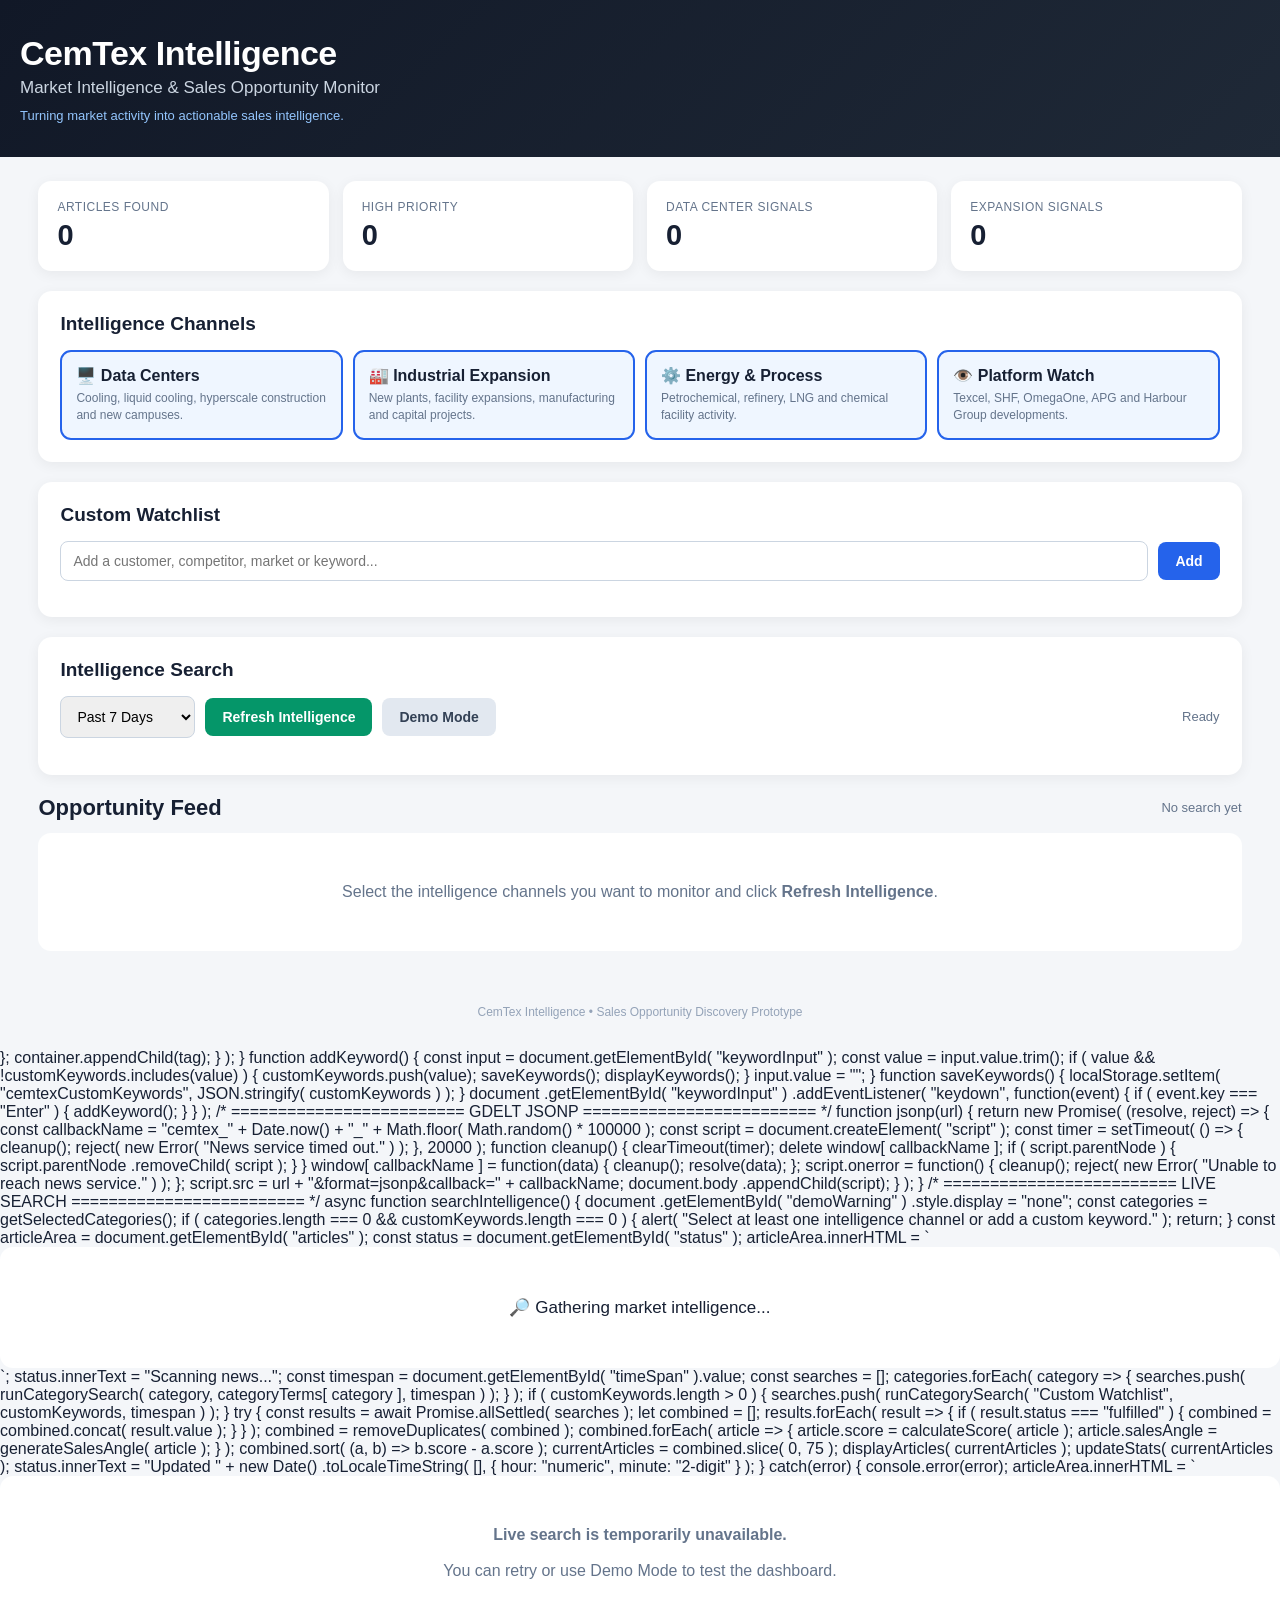
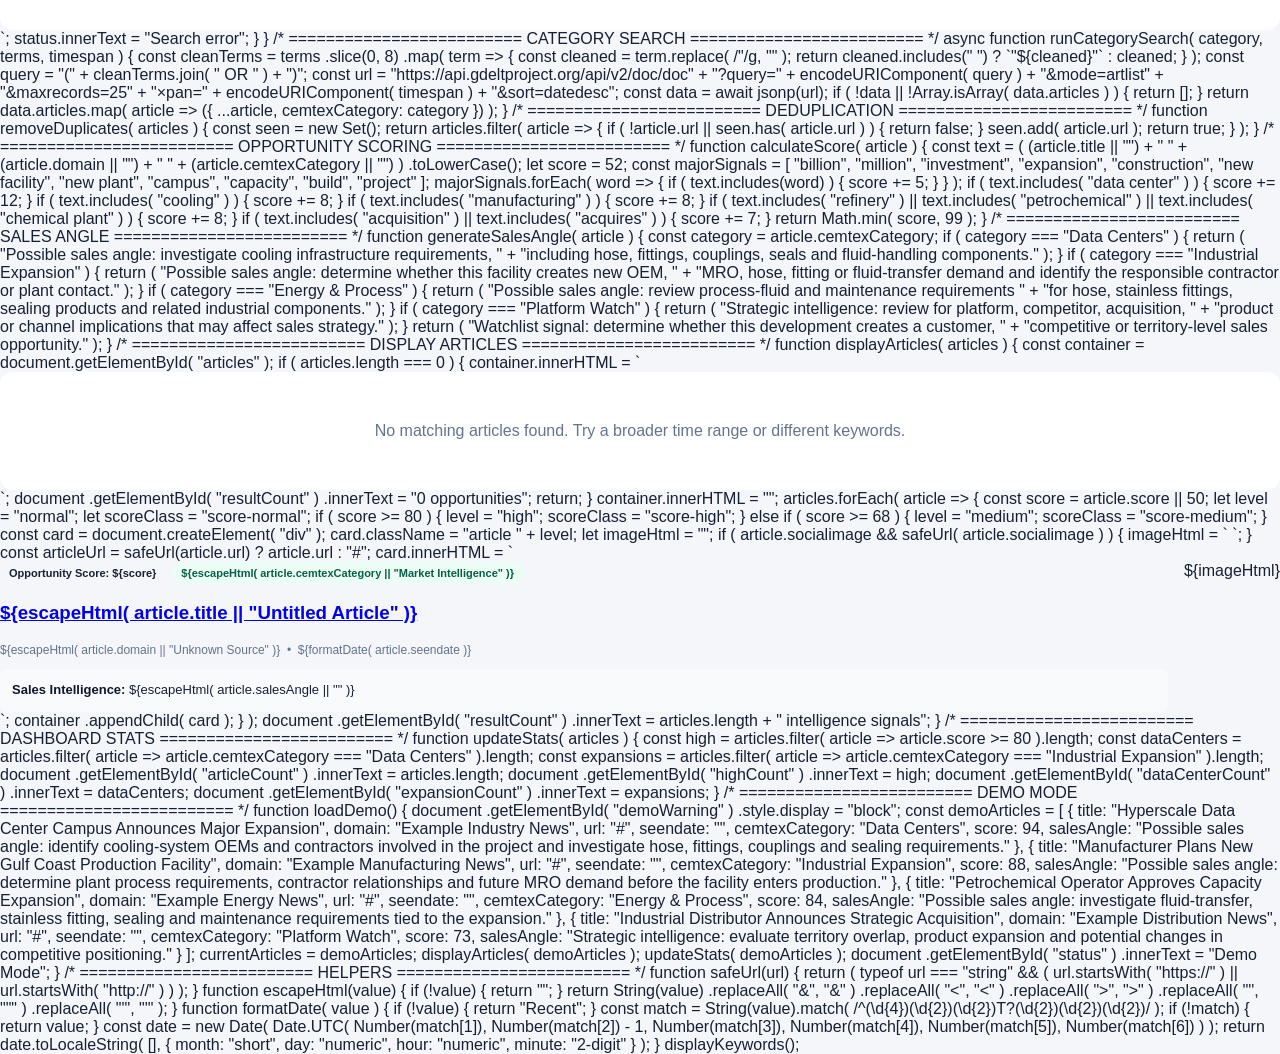
==== commit ff11bf01: "Update index.html" ====
--- a/index.html
+++ b/index.html
@@ -632,7 +632,7 @@
 
       <button
         class="green"
-        onclick="searchIntelligence()"
+        onclick="loadSavedIntelligence()"
       >
         Refresh Intelligence
       </button>
@@ -831,8 +831,417 @@
           );
 
           saveKeywords();
-
-          displayKeywords();
+/* =========================
+   LOAD AUTOMATED NEWS FEED
+========================= */
+
+function convertSavedDate(value) {
+
+  if (!value) return "";
+
+  const date = new Date(value);
+
+  if (isNaN(date.getTime())) {
+    return "";
+  }
+
+  const pad = number =>
+    String(number).padStart(2, "0");
+
+  return (
+    date.getUTCFullYear() +
+    pad(date.getUTCMonth() + 1) +
+    pad(date.getUTCDate()) +
+    "T" +
+    pad(date.getUTCHours()) +
+    pad(date.getUTCMinutes()) +
+    pad(date.getUTCSeconds())
+  );
+}
+
+
+async function loadSavedIntelligence() {
+
+  const articleArea =
+    document.getElementById("articles");
+
+  const status =
+    document.getElementById("status");
+
+  document
+    .getElementById("demoWarning")
+    .style.display = "none";
+
+
+  articleArea.innerHTML =
+    `
+    <div class="loading">
+      🔎 Loading current market intelligence...
+    </div>
+    `;
+
+
+  status.innerText =
+    "Loading intelligence...";
+
+
+  try {
+
+    const response =
+      await fetch(
+        "news.json?v=" + Date.now(),
+        {
+          cache: "no-store"
+        }
+      );
+
+
+    if (!response.ok) {
+
+      throw new Error(
+        "Unable to load news.json"
+      );
+
+    }
+
+
+    const data =
+      await response.json();
+
+
+    let articles =
+      (data.articles || []).map(
+        article => ({
+
+          title:
+            article.title,
+
+          url:
+            article.url,
+
+          domain:
+            article.source ||
+            "News Source",
+
+          seendate:
+            convertSavedDate(
+              article.published_at
+            ),
+
+          rawPublishedAt:
+            article.published_at,
+
+          cemtexCategory:
+            article.category ||
+            "Market Intelligence",
+
+          score:
+            article.score || 50,
+
+          salesAngle:
+            article.sales_angle || "",
+
+          matchedQuery:
+            article.matched_query || ""
+
+        })
+      );
+
+
+    /* -------------------------
+       CATEGORY FILTER
+    ------------------------- */
+
+    const selectedCategories =
+      getSelectedCategories();
+
+
+    articles =
+      articles.filter(
+        article => {
+
+          const categoryMatch =
+            selectedCategories.includes(
+              article.cemtexCategory
+            );
+
+
+          const title =
+            (
+              article.title || ""
+            ).toLowerCase();
+
+
+          const keywordMatch =
+            customKeywords.some(
+              keyword =>
+                title.includes(
+                  keyword.toLowerCase()
+                )
+            );
+
+
+          return (
+            categoryMatch ||
+            keywordMatch
+          );
+
+        }
+      );
+
+
+    /* -------------------------
+       TIME FILTER
+    ------------------------- */
+
+    const timeSpan =
+      document
+        .getElementById("timeSpan")
+        .value;
+
+
+    const daysBySpan = {
+
+      "24h": 1,
+      "3d": 3,
+      "7d": 7,
+      "14d": 14,
+      "1month": 31
+
+    };
+
+
+    const days =
+      daysBySpan[timeSpan] || 7;
+
+
+    const cutoff =
+      Date.now() -
+      (
+        days *
+        24 *
+        60 *
+        60 *
+        1000
+      );
+
+
+    articles =
+      articles.filter(
+        article => {
+
+          if (
+            !article.rawPublishedAt
+          ) {
+
+            return true;
+
+          }
+
+
+          const published =
+            new Date(
+              article.rawPublishedAt
+            ).getTime();
+
+
+          return (
+            !isNaN(published) &&
+            published >= cutoff
+          );
+
+        }
+      );
+
+
+    /* -------------------------
+       SORT BY OPPORTUNITY SCORE
+    ------------------------- */
+
+    articles.sort(
+      (a, b) =>
+        b.score - a.score
+    );
+
+
+    currentArticles =
+      articles;
+
+
+    displayArticles(
+      currentArticles
+    );
+
+
+    updateStats(
+      currentArticles
+    );
+
+
+    if (data.generated_at) {
+
+      const generated =
+        new Date(
+          data.generated_at
+        );
+
+
+      status.innerText =
+        "Feed updated " +
+        generated.toLocaleString(
+          [],
+          {
+            month: "short",
+            day: "numeric",
+            hour: "numeric",
+            minute: "2-digit"
+          }
+        );
+
+    }
+
+    else {
+
+      status.innerText =
+        "Intelligence loaded";
+
+    }
+
+  }
+
+  catch(error) {
+
+    console.error(error);
+
+
+    articleArea.innerHTML =
+      `
+      <div class="empty">
+
+        <strong>
+          Unable to load the intelligence feed.
+        </strong>
+
+        <br><br>
+
+        Please try again.
+
+      </div>
+      `;
+
+
+    status.innerText =
+      "Feed error";
+
+  }
+
+}async function loadSavedIntelligence() {
+
+  const articleArea = document.getElementById("articles");
+  const status = document.getElementById("status");
+
+  articleArea.innerHTML =
+    '<div class="loading">🔎 Loading current market intelligence...</div>';
+
+  status.innerText = "Loading intelligence...";
+
+  try {
+
+    const response = await fetch("news.json?v=" + Date.now());
+
+    if (!response.ok) {
+      throw new Error("Could not load news.json");
+    }
+
+    const data = await response.json();
+
+    const articles = data.articles.map(article => {
+
+      let dateString = "";
+
+      if (article.published_at) {
+
+        const d = new Date(article.published_at);
+
+        const pad = n => String(n).padStart(2, "0");
+
+        dateString =
+          d.getUTCFullYear() +
+          pad(d.getUTCMonth() + 1) +
+          pad(d.getUTCDate()) +
+          "T" +
+          pad(d.getUTCHours()) +
+          pad(d.getUTCMinutes()) +
+          pad(d.getUTCSeconds());
+
+      }
+
+      return {
+
+        title: article.title,
+
+        url: article.url,
+
+        domain: article.source || "News Source",
+
+        seendate: dateString,
+
+        cemtexCategory: article.category,
+
+        score: article.score,
+
+        salesAngle: article.sales_angle
+
+      };
+
+    });
+
+    currentArticles = articles;
+
+    displayArticles(articles);
+
+    updateStats(articles);
+
+    document.getElementById("resultCount").innerText =
+      articles.length + " intelligence signals";
+
+    if (data.generated_at) {
+
+      const updated = new Date(data.generated_at);
+
+      status.innerText =
+        "Feed updated " +
+        updated.toLocaleString();
+
+    } else {
+
+      status.innerText = "Intelligence loaded";
+
+    }
+
+  }
+
+  catch(error) {
+
+    console.error(error);
+
+    articleArea.innerHTML =
+      '<div class="empty"><strong>Unable to load intelligence feed.</strong><br><br>Please try again.</div>';
+
+    status.innerText = "Feed error";
+
+  }
+
+}
+       }
+
+displayKeywords();
+loadSavedIntelligence();
+
+</script>
+
+</body>
+</html>
 
         };
 
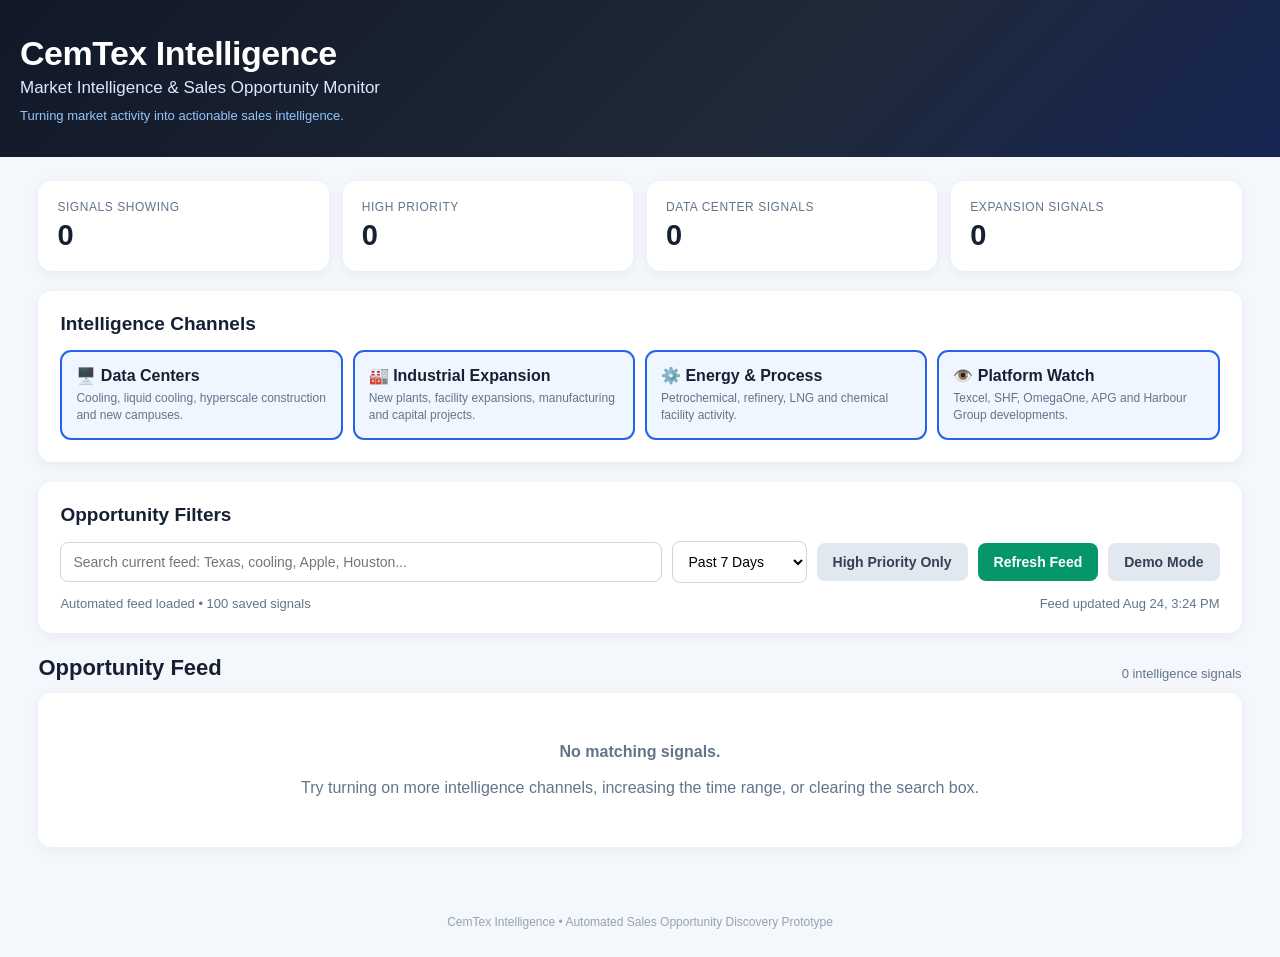
==== commit 90dd0651: "Update index.html" ====
--- a/index.html
+++ b/index.html
@@ -3,10 +3,19 @@
 <head>
 <meta charset="UTF-8">
 <meta name="viewport" content="width=device-width, initial-scale=1.0">
-
 <title>CemTex Intelligence</title>
 
 <style>
+:root {
+  --bg: #f4f7fb;
+  --panel: #ffffff;
+  --text: #172033;
+  --muted: #64748b;
+  --line: #e2e8f0;
+  --blue: #2563eb;
+  --green: #059669;
+  --red: #dc2626;
+}
 
 * {
   box-sizing: border-box;
@@ -15,34 +24,39 @@
 body {
   margin: 0;
   font-family: Arial, Helvetica, sans-serif;
-  background: #f4f6f9;
-  color: #172033;
+  background: var(--bg);
+  color: var(--text);
 }
 
 header {
-  background: linear-gradient(135deg, #111827, #1f2937);
+  background: linear-gradient(
+    135deg,
+    #111827 0%,
+    #1f2937 60%,
+    #172554 100%
+  );
   color: white;
   padding: 34px 20px;
 }
 
 .header-wrap {
-  max-width: 1250px;
-  margin: auto;
+  max-width: 1240px;
+  margin: 0 auto;
 }
 
 .brand {
   font-size: 34px;
   font-weight: 800;
-  letter-spacing: -.5px;
+  letter-spacing: -0.5px;
 }
 
 .subtitle {
   margin-top: 5px;
-  color: #cbd5e1;
+  color: #dbeafe;
   font-size: 17px;
 }
 
-.prototype {
+.tagline {
   margin-top: 10px;
   color: #93c5fd;
   font-size: 13px;
@@ -50,22 +64,8 @@
 
 .container {
   width: 94%;
-  max-width: 1250px;
-  margin: 24px auto;
-}
-
-.section {
-  background: white;
-  padding: 22px;
-  border-radius: 14px;
-  margin-bottom: 20px;
-  box-shadow: 0 3px 14px rgba(0,0,0,.06);
-}
-
-.section-title {
-  font-size: 19px;
-  font-weight: 700;
-  margin-bottom: 15px;
+  max-width: 1240px;
+  margin: 24px auto 40px;
 }
 
 .stats {
@@ -75,24 +75,40 @@
   margin-bottom: 20px;
 }
 
+.stat-card,
+.panel,
+.article {
+  background: var(--panel);
+  border-radius: 14px;
+  box-shadow: 0 3px 14px rgba(15, 23, 42, 0.06);
+}
+
 .stat-card {
-  background: white;
   padding: 19px;
-  border-radius: 13px;
-  box-shadow: 0 3px 14px rgba(0,0,0,.06);
 }
 
 .stat-label {
-  color: #64748b;
+  color: var(--muted);
   font-size: 12px;
   text-transform: uppercase;
-  letter-spacing: .5px;
+  letter-spacing: 0.55px;
 }
 
 .stat-number {
+  margin-top: 5px;
   font-size: 29px;
   font-weight: 800;
-  margin-top: 5px;
+}
+
+.panel {
+  padding: 22px;
+  margin-bottom: 20px;
+}
+
+.panel-title {
+  font-size: 19px;
+  font-weight: 700;
+  margin-bottom: 15px;
 }
 
 .categories {
@@ -102,11 +118,12 @@
 }
 
 .category {
-  border: 2px solid #e2e8f0;
+  border: 2px solid var(--line);
   border-radius: 11px;
   padding: 14px;
   cursor: pointer;
-  transition: .2s;
+  transition: 0.15s ease;
+  user-select: none;
 }
 
 .category:hover {
@@ -114,7 +131,7 @@
 }
 
 .category.active {
-  border-color: #2563eb;
+  border-color: var(--blue);
   background: #eff6ff;
 }
 
@@ -124,8 +141,8 @@
 }
 
 .category-description {
+  color: var(--muted);
   font-size: 12px;
-  color: #64748b;
   line-height: 1.4;
 }
 
@@ -142,6 +159,7 @@
   border-radius: 8px;
   padding: 11px 12px;
   font-size: 14px;
+  background: white;
 }
 
 input {
@@ -152,74 +170,51 @@
 button {
   border: none;
   border-radius: 8px;
-  padding: 11px 17px;
+  padding: 11px 16px;
   cursor: pointer;
   font-weight: 700;
   font-size: 14px;
 }
 
-.primary {
-  background: #2563eb;
+button.primary {
+  background: var(--green);
   color: white;
 }
 
-.primary:hover {
-  background: #1d4ed8;
-}
-
-.green {
-  background: #059669;
-  color: white;
-}
-
-.green:hover {
+button.primary:hover {
   background: #047857;
 }
 
-.secondary {
+button.secondary {
   background: #e2e8f0;
   color: #334155;
 }
 
-.keywords {
+button.secondary:hover {
+  background: #cbd5e1;
+}
+
+button.high-toggle.active {
+  background: #fee2e2;
+  color: #991b1b;
+}
+
+.status-row {
   display: flex;
-  gap: 7px;
+  justify-content: space-between;
+  gap: 10px;
   flex-wrap: wrap;
-  margin-top: 14px;
-}
-
-.keyword {
-  background: #eef2ff;
-  color: #3730a3;
-  padding: 7px 11px;
-  border-radius: 18px;
-  font-size: 12px;
-  cursor: pointer;
-}
-
-.keyword:hover {
-  background: #ddd6fe;
-}
-
-.toolbar {
-  display: flex;
-  gap: 10px;
-  align-items: center;
-  flex-wrap: wrap;
-  margin-bottom: 15px;
-}
-
-.status {
-  margin-left: auto;
+  margin-top: 13px;
+  color: var(--muted);
   font-size: 13px;
-  color: #64748b;
 }
 
 .results-heading {
   display: flex;
   justify-content: space-between;
-  align-items: center;
-  margin: 20px 0 12px;
+  align-items: end;
+  gap: 12px;
+  margin: 22px 0 12px;
 }
 
 .results-heading h2 {
@@ -228,21 +223,18 @@
 }
 
 .result-count {
-  color: #64748b;
+  color: var(--muted);
   font-size: 13px;
 }
 
 .article {
-  background: white;
-  border-radius: 13px;
   padding: 20px;
   margin-bottom: 14px;
-  box-shadow: 0 3px 14px rgba(0,0,0,.055);
-  border-left: 5px solid #cbd5e1;
+  border-left: 5px solid #94a3b8;
 }
 
 .article.high {
-  border-left-color: #dc2626;
+  border-left-color: var(--red);
 }
 
 .article.medium {
@@ -250,44 +242,7 @@
 }
 
 .article.normal {
-  border-left-color: #2563eb;
-}
-
-.article-top {
-  display: flex;
-  gap: 16px;
-}
-
-.article-body {
-  flex: 1;
-}
-
-.article-image {
-  width: 175px;
-  height: 115px;
-  object-fit: cover;
-  border-radius: 9px;
-}
-
-.article h3 {
-  margin: 3px 0 8px;
-  font-size: 19px;
-  line-height: 1.35;
-}
-
-.article h3 a {
-  color: #172033;
-  text-decoration: none;
-}
-
-.article h3 a:hover {
-  color: #2563eb;
-}
-
-.meta {
-  color: #64748b;
-  font-size: 12px;
-  margin-bottom: 11px;
+  border-left-color: var(--blue);
 }
 
 .badges {
@@ -325,86 +280,115 @@
   color: #065f46;
 }
 
+.new-badge {
+  background: #f3e8ff;
+  color: #6b21a8;
+}
+
+.article h3 {
+  margin: 3px 0 8px;
+  font-size: 19px;
+  line-height: 1.35;
+}
+
+.article h3 a {
+  color: var(--text);
+  text-decoration: none;
+}
+
+.article h3 a:hover {
+  color: var(--blue);
+}
+
+.meta {
+  color: var(--muted);
+  font-size: 12px;
+  margin-bottom: 11px;
+}
+
 .sales-angle {
   margin-top: 12px;
   background: #f8fafc;
+  border: 1px solid #eef2f7;
   border-radius: 8px;
   padding: 12px;
   font-size: 13px;
-  line-height: 1.45;
+  line-height: 1.5;
 }
 
 .sales-angle strong {
   color: #0f172a;
 }
 
-.empty {
+.match-line {
+  margin-top: 8px;
+  color: #64748b;
+  font-size: 11px;
+}
+
+.empty,
+.loading,
+.error {
   background: white;
   padding: 50px 25px;
   border-radius: 13px;
   text-align: center;
-  color: #64748b;
-}
-
-.loading {
-  background: white;
-  padding: 50px 25px;
-  border-radius: 13px;
-  text-align: center;
-  font-size: 17px;
+  color: var(--muted);
+  box-shadow: 0 3px 14px rgba(15, 23, 42, 0.05);
+}
+
+.error {
+  color: #991b1b;
+  background: #fff7f7;
+  border: 1px solid #fecaca;
 }
 
 .demo-warning {
+  display: none;
   background: #fff7ed;
   border: 1px solid #fed7aa;
   color: #9a3412;
   border-radius: 8px;
-  padding: 10px;
+  padding: 10px 12px;
   margin-bottom: 15px;
-  display: none;
   font-size: 13px;
 }
 
 footer {
   text-align: center;
-  padding: 30px;
+  padding: 28px;
   color: #94a3b8;
   font-size: 12px;
 }
 
-@media(max-width: 900px) {
-
+@media (max-width: 900px) {
   .stats,
   .categories {
     grid-template-columns: repeat(2, 1fr);
   }
-
-}
-
-@media(max-width: 620px) {
-
+}
+
+@media (max-width: 620px) {
   .stats,
   .categories {
     grid-template-columns: 1fr;
   }
 
-  .article-top {
+  .brand {
+    font-size: 28px;
+  }
+
+  .results-heading {
+    align-items: flex-start;
     flex-direction: column;
   }
 
-  .article-image {
-    width: 100%;
-    height: 190px;
+  input {
+    min-width: 100%;
   }
-
-  .status {
-    width: 100%;
-    margin-left: 0;
-  }
-
-}
-
+}
 </style>
+
 </head>
 
 <body>
@@ -421,7 +405,7 @@
       Market Intelligence & Sales Opportunity Monitor
     </div>
 
-    <div class="prototype">
+    <div class="tagline">
       Turning market activity into actionable sales intelligence.
     </div>
 
@@ -433,55 +417,78 @@
 <div class="container">
 
 
-  <!-- STAT CARDS -->
-
   <div class="stats">
 
     <div class="stat-card">
+
       <div class="stat-label">
-        Articles Found
+        Signals Showing
       </div>
-      <div class="stat-number" id="articleCount">
+
+      <div
+        class="stat-number"
+        id="articleCount"
+      >
         0
       </div>
+
     </div>
 
+
     <div class="stat-card">
+
       <div class="stat-label">
         High Priority
       </div>
-      <div class="stat-number" id="highCount">
+
+      <div
+        class="stat-number"
+        id="highCount"
+      >
         0
       </div>
+
     </div>
 
+
     <div class="stat-card">
+
       <div class="stat-label">
         Data Center Signals
       </div>
-      <div class="stat-number" id="dataCenterCount">
+
+      <div
+        class="stat-number"
+        id="dataCenterCount"
+      >
         0
       </div>
+
     </div>
 
+
     <div class="stat-card">
+
       <div class="stat-label">
         Expansion Signals
       </div>
-      <div class="stat-number" id="expansionCount">
+
+      <div
+        class="stat-number"
+        id="expansionCount"
+      >
         0
       </div>
+
     </div>
 
   </div>
 
 
 
-  <!-- INTELLIGENCE CATEGORIES -->
-
-  <div class="section">
-
-    <div class="section-title">
+  <div class="panel">
+
+    <div class="panel-title">
       Intelligence Channels
     </div>
 
@@ -555,86 +562,75 @@
 
       </div>
 
+
     </div>
 
   </div>
 
 
 
-  <!-- CUSTOM WATCHLIST -->
-
-  <div class="section">
-
-    <div class="section-title">
-      Custom Watchlist
+  <div class="panel">
+
+    <div class="panel-title">
+      Opportunity Filters
     </div>
 
     <div class="controls">
 
+
       <input
-        id="keywordInput"
+        id="textFilter"
         type="text"
-        placeholder="Add a customer, competitor, market or keyword..."
+        placeholder="Search current feed: Texas, cooling, Apple, Houston..."
       >
+
+
+      <select id="timeSpan">
+
+        <option value="1">
+          Past 24 Hours
+        </option>
+
+        <option value="3">
+          Past 3 Days
+        </option>
+
+        <option
+          value="7"
+          selected
+        >
+          Past 7 Days
+        </option>
+
+        <option value="14">
+          Past 14 Days
+        </option>
+
+        <option value="31">
+          Past Month
+        </option>
+
+        <option value="0">
+          All Saved
+        </option>
+
+      </select>
+
+
+      <button
+        class="secondary high-toggle"
+        id="highToggle"
+        onclick="toggleHighPriority()"
+      >
+        High Priority Only
+      </button>
+
 
       <button
         class="primary"
-        onclick="addKeyword()"
-      >
-        Add
-      </button>
-
-    </div>
-
-    <div
-      class="keywords"
-      id="keywordList"
-    ></div>
-
-  </div>
-
-
-
-  <!-- SEARCH CONTROLS -->
-
-  <div class="section">
-
-    <div class="section-title">
-      Intelligence Search
-    </div>
-
-    <div class="toolbar">
-
-      <select id="timeSpan">
-
-        <option value="24h">
-          Past 24 Hours
-        </option>
-
-        <option value="3d">
-          Past 3 Days
-        </option>
-
-        <option value="7d" selected>
-          Past 7 Days
-        </option>
-
-        <option value="14d">
-          Past 14 Days
-        </option>
-
-        <option value="1month">
-          Past Month
-        </option>
-
-      </select>
-
-
-      <button
-        class="green"
         onclick="loadSavedIntelligence()"
       >
-        Refresh Intelligence
+        Refresh Feed
       </button>
 
 
@@ -646,24 +642,33 @@
       </button>
 
 
-      <div
-        class="status"
-        id="status"
-      >
-        Ready
+    </div>
+
+
+    <div class="status-row">
+
+      <div id="feedStatus">
+        Loading intelligence...
       </div>
 
+      <div id="feedUpdated"></div>
+
     </div>
 
   </div>
+
 
 
   <div
     class="demo-warning"
     id="demoWarning"
   >
-    Demo Mode is active. These are sample opportunities for presentation/testing only.
+
+    Demo Mode is active. These are clearly labeled sample
+    opportunities for presentation/testing only.
+
   </div>
+
 
 
   <div class="results-heading">
@@ -676,19 +681,17 @@
       class="result-count"
       id="resultCount"
     >
-      No search yet
+      Loading...
     </div>
 
   </div>
 
 
+
   <div id="articles">
 
-    <div class="empty">
-
-      Select the intelligence channels you want to monitor
-      and click <strong>Refresh Intelligence</strong>.
-
+    <div class="loading">
+      🔎 Loading current market intelligence...
     </div>
 
   </div>
@@ -698,71 +701,21 @@
 
 
 <footer>
-  CemTex Intelligence • Sales Opportunity Discovery Prototype
+  CemTex Intelligence • Automated Sales Opportunity Discovery Prototype
 </footer>
 
 
+
 <script>
 
-
-/* =========================
-   SEARCH CONFIGURATION
-========================= */
-
-
-const categoryTerms = {
-
-  "Data Centers": [
-    "data center cooling",
-    "liquid cooling",
-    "data center construction",
-    "hyperscale data center"
-  ],
-
-  "Industrial Expansion": [
-    "manufacturing plant expansion",
-    "new manufacturing facility",
-    "industrial expansion",
-    "plant construction"
-  ],
-
-  "Energy & Process": [
-    "refinery expansion",
-    "petrochemical expansion",
-    "chemical plant expansion",
-    "LNG project"
-  ],
-
-  "Platform Watch": [
-    "Texcel",
-    "Stainless Hose Fittings",
-    "OmegaOne",
-    "APG seals",
-    "Harbour Group"
-  ]
-
-};
-
-
-
-let customKeywords =
-  JSON.parse(
-    localStorage.getItem(
-      "cemtexCustomKeywords"
-    )
-  ) || [
-    "industrial hose",
-    "industrial fittings"
-  ];
-
-
-let currentArticles = [];
-
-
-
-/* =========================
-   CATEGORY CONTROLS
-========================= */
+let allArticles = [];
+
+let filteredArticles = [];
+
+let highOnly = false;
+
+let demoMode = false;
+
 
 
 function toggleCategory(element) {
@@ -771,135 +724,153 @@
     "active"
   );
 
+  applyFilters();
+
 }
 
 
 
 function getSelectedCategories() {
 
-  return Array.from(
-    document.querySelectorAll(
-      ".category.active"
-    )
-  ).map(
-    element =>
-      element.dataset.category
-  );
-
-}
-
-
-
-/* =========================
-   CUSTOM KEYWORDS
-========================= */
-
-
-function displayKeywords() {
-
-  const container =
-    document.getElementById(
-      "keywordList"
+  return Array
+    .from(
+      document.querySelectorAll(
+        ".category.active"
+      )
+    )
+    .map(
+      element =>
+        element.dataset.category
     );
 
-  container.innerHTML = "";
-
-
-  customKeywords.forEach(
-    (keyword, index) => {
-
-      const tag =
-        document.createElement(
-          "span"
-        );
-
-      tag.className =
-        "keyword";
-
-      tag.innerText =
-        keyword + "  ×";
-
-      tag.title =
-        "Click to remove";
-
-      tag.onclick =
-        function() {
-
-          customKeywords.splice(
-            index,
-            1
-          );
-
-          saveKeywords();
-/* =========================
-   LOAD AUTOMATED NEWS FEED
-========================= */
-
-function convertSavedDate(value) {
-
-  if (!value) return "";
-
-  const date = new Date(value);
-
-  if (isNaN(date.getTime())) {
-    return "";
-  }
-
-  const pad = number =>
-    String(number).padStart(2, "0");
-
-  return (
-    date.getUTCFullYear() +
-    pad(date.getUTCMonth() + 1) +
-    pad(date.getUTCDate()) +
-    "T" +
-    pad(date.getUTCHours()) +
-    pad(date.getUTCMinutes()) +
-    pad(date.getUTCSeconds())
-  );
-}
+}
+
+
+
+function toggleHighPriority() {
+
+  highOnly =
+    !highOnly;
+
+
+  document
+    .getElementById(
+      "highToggle"
+    )
+    .classList
+    .toggle(
+      "active",
+      highOnly
+    );
+
+
+  applyFilters();
+
+}
+
+
+
+function normalizeArticle(article) {
+
+  return {
+
+    title:
+      article.title ||
+      "Untitled Article",
+
+    url:
+      safeUrl(
+        article.url
+      )
+        ? article.url
+        : "#",
+
+    source:
+      article.source ||
+      "News Source",
+
+    publishedAt:
+      article.published_at ||
+      null,
+
+    category:
+      article.category ||
+      "Market Intelligence",
+
+    score:
+      Number(
+        article.score
+      ) || 50,
+
+    salesAngle:
+      article.sales_angle ||
+      "Review this signal for potential customer, territory or competitive implications.",
+
+    matchedQuery:
+      article.matched_query ||
+      ""
+
+  };
+
+}
+
 
 
 async function loadSavedIntelligence() {
 
-  const articleArea =
-    document.getElementById("articles");
-
-  const status =
-    document.getElementById("status");
+  demoMode =
+    false;
+
 
   document
-    .getElementById("demoWarning")
-    .style.display = "none";
-
-
-  articleArea.innerHTML =
-    `
-    <div class="loading">
-      🔎 Loading current market intelligence...
-    </div>
-    `;
-
-
-  status.innerText =
-    "Loading intelligence...";
+    .getElementById(
+      "demoWarning"
+    )
+    .style.display =
+      "none";
+
+
+  document
+    .getElementById(
+      "feedStatus"
+    )
+    .textContent =
+      "Loading automated feed...";
+
+
+  document
+    .getElementById(
+      "articles"
+    )
+    .innerHTML =
+      `
+      <div class="loading">
+        🔎 Loading current market intelligence...
+      </div>
+      `;
 
 
   try {
+
 
     const response =
       await fetch(
-        "news.json?v=" + Date.now(),
+        "news.json?v=" +
+        Date.now(),
         {
-          cache: "no-store"
+          cache:
+            "no-store"
         }
       );
 
 
-    if (!response.ok) {
+    if (
+      !response.ok
+    ) {
 
       throw new Error(
-        "Unable to load news.json"
+        "news.json returned " +
+        response.status
       );
 
     }
@@ -909,176 +880,39 @@
       await response.json();
 
 
-    let articles =
-      (data.articles || []).map(
-        article => ({
-
-          title:
-            article.title,
-
-          url:
-            article.url,
-
-          domain:
-            article.source ||
-            "News Source",
-
-          seendate:
-            convertSavedDate(
-              article.published_at
-            ),
-
-          rawPublishedAt:
-            article.published_at,
-
-          cemtexCategory:
-            article.category ||
-            "Market Intelligence",
-
-          score:
-            article.score || 50,
-
-          salesAngle:
-            article.sales_angle || "",
-
-          matchedQuery:
-            article.matched_query || ""
-
-        })
+    if (
+      !data ||
+      !Array.isArray(
+        data.articles
+      )
+    ) {
+
+      throw new Error(
+        "news.json does not contain an articles list"
       );
 
-
-    /* -------------------------
-       CATEGORY FILTER
-    ------------------------- */
-
-    const selectedCategories =
-      getSelectedCategories();
-
-
-    articles =
-      articles.filter(
-        article => {
-
-          const categoryMatch =
-            selectedCategories.includes(
-              article.cemtexCategory
-            );
-
-
-          const title =
-            (
-              article.title || ""
-            ).toLowerCase();
-
-
-          const keywordMatch =
-            customKeywords.some(
-              keyword =>
-                title.includes(
-                  keyword.toLowerCase()
-                )
-            );
-
-
-          return (
-            categoryMatch ||
-            keywordMatch
-          );
-
-        }
+    }
+
+
+    allArticles =
+      data.articles.map(
+        normalizeArticle
       );
 
 
-    /* -------------------------
-       TIME FILTER
-    ------------------------- */
-
-    const timeSpan =
-      document
-        .getElementById("timeSpan")
-        .value;
-
-
-    const daysBySpan = {
-
-      "24h": 1,
-      "3d": 3,
-      "7d": 7,
-      "14d": 14,
-      "1month": 31
-
-    };
-
-
-    const days =
-      daysBySpan[timeSpan] || 7;
-
-
-    const cutoff =
-      Date.now() -
-      (
-        days *
-        24 *
-        60 *
-        60 *
-        1000
-      );
-
-
-    articles =
-      articles.filter(
-        article => {
-
-          if (
-            !article.rawPublishedAt
-          ) {
-
-            return true;
-
-          }
-
-
-          const published =
-            new Date(
-              article.rawPublishedAt
-            ).getTime();
-
-
-          return (
-            !isNaN(published) &&
-            published >= cutoff
-          );
-
-        }
-      );
-
-
-    /* -------------------------
-       SORT BY OPPORTUNITY SCORE
-    ------------------------- */
-
-    articles.sort(
-      (a, b) =>
-        b.score - a.score
-    );
-
-
-    currentArticles =
-      articles;
-
-
-    displayArticles(
-      currentArticles
-    );
-
-
-    updateStats(
-      currentArticles
-    );
-
-
-    if (data.generated_at) {
+    document
+      .getElementById(
+        "feedStatus"
+      )
+      .textContent =
+        "Automated feed loaded • " +
+        allArticles.length +
+        " saved signals";
+
+
+    if (
+      data.generated_at
+    ) {
 
       const generated =
         new Date(
@@ -1086,896 +920,320 @@
         );
 
 
-      status.innerText =
-        "Feed updated " +
-        generated.toLocaleString(
-          [],
-          {
-            month: "short",
-            day: "numeric",
-            hour: "numeric",
-            minute: "2-digit"
+      document
+        .getElementById(
+          "feedUpdated"
+        )
+        .textContent =
+          "Feed updated " +
+          generated.toLocaleString(
+            [],
+            {
+              month:
+                "short",
+
+              day:
+                "numeric",
+
+              hour:
+                "numeric",
+
+              minute:
+                "2-digit"
+            }
+          );
+
+    }
+
+    else {
+
+      document
+        .getElementById(
+          "feedUpdated"
+        )
+        .textContent =
+          "";
+
+    }
+
+
+    applyFilters();
+
+  }
+
+  catch(error) {
+
+
+    console.error(
+      error
+    );
+
+
+    document
+      .getElementById(
+        "feedStatus"
+      )
+      .textContent =
+        "Feed error";
+
+
+    document
+      .getElementById(
+        "feedUpdated"
+      )
+      .textContent =
+        "";
+
+
+    document
+      .getElementById(
+        "articles"
+      )
+      .innerHTML =
+        `
+        <div class="error">
+
+          <strong>
+            Unable to load news.json.
+          </strong>
+
+          <br><br>
+
+          The dashboard is live,
+          but the saved intelligence
+          feed could not be read.
+
+          <br><br>
+
+          Try Refresh Feed once.
+
+        </div>
+        `;
+
+
+    updateStats(
+      []
+    );
+
+
+    document
+      .getElementById(
+        "resultCount"
+      )
+      .textContent =
+        "0 signals";
+
+  }
+
+}
+
+
+
+function applyFilters() {
+
+  if (
+    !Array.isArray(
+      allArticles
+    )
+  ) {
+
+    return;
+
+  }
+
+
+  const selectedCategories =
+    getSelectedCategories();
+
+
+  const searchText =
+    document
+      .getElementById(
+        "textFilter"
+      )
+      .value
+      .trim()
+      .toLowerCase();
+
+
+  const days =
+    Number(
+      document
+        .getElementById(
+          "timeSpan"
+        )
+        .value
+    );
+
+
+  const cutoff =
+    days > 0
+
+      ? Date.now() -
+        (
+          days *
+          24 *
+          60 *
+          60 *
+          1000
+        )
+
+      : 0;
+
+
+  filteredArticles =
+    allArticles.filter(
+      article => {
+
+
+        if (
+          selectedCategories.length > 0 &&
+          !selectedCategories.includes(
+            article.category
+          )
+        ) {
+
+          return false;
+
+        }
+
+
+        if (
+          highOnly &&
+          article.score < 80
+        ) {
+
+          return false;
+
+        }
+
+
+        if (
+          days > 0 &&
+          article.publishedAt
+        ) {
+
+          const published =
+            new Date(
+              article.publishedAt
+            )
+            .getTime();
+
+
+          if (
+            !Number.isNaN(
+              published
+            ) &&
+            published < cutoff
+          ) {
+
+            return false;
+
           }
+
+        }
+
+
+        if (
+          searchText
+        ) {
+
+          const haystack =
+            [
+
+              article.title,
+
+              article.source,
+
+              article.category,
+
+              article.salesAngle,
+
+              article.matchedQuery
+
+            ]
+            .join(
+              " "
+            )
+            .toLowerCase();
+
+
+          if (
+            !haystack.includes(
+              searchText
+            )
+          ) {
+
+            return false;
+
+          }
+
+        }
+
+
+        return true;
+
+      }
+    );
+
+
+
+  filteredArticles.sort(
+    (a, b) => {
+
+      if (
+        b.score !==
+        a.score
+      ) {
+
+        return (
+          b.score -
+          a.score
         );
 
-    }
-
-    else {
-
-      status.innerText =
-        "Intelligence loaded";
-
-    }
-
-  }
-
-  catch(error) {
-
-    console.error(error);
-
-
-    articleArea.innerHTML =
-      `
-      <div class="empty">
-
-        <strong>
-          Unable to load the intelligence feed.
-        </strong>
-
-        <br><br>
-
-        Please try again.
-
-      </div>
-      `;
-
-
-    status.innerText =
-      "Feed error";
-
-  }
-
-}async function loadSavedIntelligence() {
-
-  const articleArea = document.getElementById("articles");
-  const status = document.getElementById("status");
-
-  articleArea.innerHTML =
-    '<div class="loading">🔎 Loading current market intelligence...</div>';
-
-  status.innerText = "Loading intelligence...";
-
-  try {
-
-    const response = await fetch("news.json?v=" + Date.now());
-
-    if (!response.ok) {
-      throw new Error("Could not load news.json");
-    }
-
-    const data = await response.json();
-
-    const articles = data.articles.map(article => {
-
-      let dateString = "";
-
-      if (article.published_at) {
-
-        const d = new Date(article.published_at);
-
-        const pad = n => String(n).padStart(2, "0");
-
-        dateString =
-          d.getUTCFullYear() +
-          pad(d.getUTCMonth() + 1) +
-          pad(d.getUTCDate()) +
-          "T" +
-          pad(d.getUTCHours()) +
-          pad(d.getUTCMinutes()) +
-          pad(d.getUTCSeconds());
-
       }
 
-      return {
-
-        title: article.title,
-
-        url: article.url,
-
-        domain: article.source || "News Source",
-
-        seendate: dateString,
-
-        cemtexCategory: article.category,
-
-        score: article.score,
-
-        salesAngle: article.sales_angle
-
-      };
-
-    });
-
-    currentArticles = articles;
-
-    displayArticles(articles);
-
-    updateStats(articles);
-
-    document.getElementById("resultCount").innerText =
-      articles.length + " intelligence signals";
-
-    if (data.generated_at) {
-
-      const updated = new Date(data.generated_at);
-
-      status.innerText =
-        "Feed updated " +
-        updated.toLocaleString();
-
-    } else {
-
-      status.innerText = "Intelligence loaded";
-
-    }
-
-  }
-
-  catch(error) {
-
-    console.error(error);
-
-    articleArea.innerHTML =
-      '<div class="empty"><strong>Unable to load intelligence feed.</strong><br><br>Please try again.</div>';
-
-    status.innerText = "Feed error";
-
-  }
-
-}
-       }
-
-displayKeywords();
-loadSavedIntelligence();
-
-</script>
-
-</body>
-</html>
-
-        };
-
-      container.appendChild(tag);
+
+      return (
+        dateValue(
+          b.publishedAt
+        ) -
+        dateValue(
+          a.publishedAt
+        )
+      );
 
     }
   );
 
-}
-
-
-
-function addKeyword() {
-
-  const input =
-    document.getElementById(
-      "keywordInput"
-    );
-
-  const value =
-    input.value.trim();
-
-
-  if (
-    value &&
-    !customKeywords.includes(value)
-  ) {
-
-    customKeywords.push(value);
-
-    saveKeywords();
-
-    displayKeywords();
-
-  }
-
-
-  input.value = "";
-
-}
-
-
-
-function saveKeywords() {
-
-  localStorage.setItem(
-    "cemtexCustomKeywords",
-    JSON.stringify(
-      customKeywords
-    )
+
+  displayArticles(
+    filteredArticles
   );
 
-}
-
-
-
-document
-  .getElementById(
-    "keywordInput"
-  )
-  .addEventListener(
-    "keydown",
-    function(event) {
-
-      if (
-        event.key === "Enter"
-      ) {
-
-        addKeyword();
-
-      }
-
-    }
+
+  updateStats(
+    filteredArticles
   );
 
-
-
-/* =========================
-   GDELT JSONP
-========================= */
-
-
-function jsonp(url) {
-
-  return new Promise(
-    (resolve, reject) => {
-
-      const callbackName =
-        "cemtex_" +
-        Date.now() +
-        "_" +
-        Math.floor(
-          Math.random() * 100000
-        );
-
-
-      const script =
-        document.createElement(
-          "script"
-        );
-
-
-      const timer =
-        setTimeout(
-          () => {
-
-            cleanup();
-
-            reject(
-              new Error(
-                "News service timed out."
-              )
-            );
-
-          },
-          20000
-        );
-
-
-      function cleanup() {
-
-        clearTimeout(timer);
-
-        delete window[
-          callbackName
-        ];
-
-        if (
-          script.parentNode
-        ) {
-
-          script.parentNode
-            .removeChild(
-              script
-            );
-
-        }
-
-      }
-
-
-      window[
-        callbackName
-      ] =
-        function(data) {
-
-          cleanup();
-
-          resolve(data);
-
-        };
-
-
-      script.onerror =
-        function() {
-
-          cleanup();
-
-          reject(
-            new Error(
-              "Unable to reach news service."
-            )
-          );
-
-        };
-
-
-      script.src =
-        url +
-        "&format=jsonp&callback=" +
-        callbackName;
-
-
-      document.body
-        .appendChild(script);
-
-    }
-  );
-
-}
-
-
-
-/* =========================
-   LIVE SEARCH
-========================= */
-
-
-async function searchIntelligence() {
 
   document
     .getElementById(
-      "demoWarning"
-    )
-    .style.display =
-      "none";
-
-
-  const categories =
-    getSelectedCategories();
-
-
-  if (
-    categories.length === 0 &&
-    customKeywords.length === 0
-  ) {
-
-    alert(
-      "Select at least one intelligence channel or add a custom keyword."
-    );
-
-    return;
-
-  }
-
-
-  const articleArea =
-    document.getElementById(
-      "articles"
-    );
-
-
-  const status =
-    document.getElementById(
-      "status"
-    );
-
-
-  articleArea.innerHTML =
-    `
-    <div class="loading">
-      🔎 Gathering market intelligence...
-    </div>
-    `;
-
-
-  status.innerText =
-    "Scanning news...";
-
-
-  const timespan =
-    document.getElementById(
-      "timeSpan"
-    ).value;
-
-
-  const searches = [];
-
-
-  categories.forEach(
-    category => {
-
-      searches.push(
-        runCategorySearch(
-          category,
-          categoryTerms[
-            category
-          ],
-          timespan
-        )
+      "resultCount"
+    )
+    .textContent =
+      filteredArticles.length +
+      (
+        filteredArticles.length === 1
+          ? " intelligence signal"
+          : " intelligence signals"
       );
 
-    }
-  );
-
-
-  if (
-    customKeywords.length > 0
-  ) {
-
-    searches.push(
-      runCategorySearch(
-        "Custom Watchlist",
-        customKeywords,
-        timespan
-      )
-    );
-
-  }
-
-
-  try {
-
-    const results =
-      await Promise.allSettled(
-        searches
-      );
-
-
-    let combined = [];
-
-
-    results.forEach(
-      result => {
-
-        if (
-          result.status ===
-          "fulfilled"
-        ) {
-
-          combined =
-            combined.concat(
-              result.value
-            );
-
-        }
-
-      }
-    );
-
-
-    combined =
-      removeDuplicates(
-        combined
-      );
-
-
-    combined.forEach(
-      article => {
-
-        article.score =
-          calculateScore(
-            article
-          );
-
-        article.salesAngle =
-          generateSalesAngle(
-            article
-          );
-
-      }
-    );
-
-
-    combined.sort(
-      (a, b) =>
-        b.score - a.score
-    );
-
-
-    currentArticles =
-      combined.slice(
-        0,
-        75
-      );
-
-
-    displayArticles(
-      currentArticles
-    );
-
-
-    updateStats(
-      currentArticles
-    );
-
-
-    status.innerText =
-      "Updated " +
-      new Date()
-        .toLocaleTimeString(
-          [],
-          {
-            hour: "numeric",
-            minute: "2-digit"
-          }
-        );
-
-
-  }
-
-  catch(error) {
-
-    console.error(error);
-
-
-    articleArea.innerHTML =
-      `
-      <div class="empty">
-
-        <strong>
-          Live search is temporarily unavailable.
-        </strong>
-
-        <br><br>
-
-        You can retry or use
-        Demo Mode to test the dashboard.
-
-      </div>
-      `;
-
-
-    status.innerText =
-      "Search error";
-
-  }
-
-}
-
-
-
-/* =========================
-   CATEGORY SEARCH
-========================= */
-
-
-async function runCategorySearch(
-  category,
-  terms,
-  timespan
-) {
-
-  const cleanTerms =
-    terms
-      .slice(0, 8)
-      .map(
-        term => {
-
-          const cleaned =
-            term.replace(
-              /"/g,
-              ""
-            );
-
-
-          return cleaned.includes(" ")
-            ? `"${cleaned}"`
-            : cleaned;
-
-        }
-      );
-
-
-  const query =
-    "(" +
-    cleanTerms.join(
-      " OR "
-    ) +
-    ")";
-
-
-  const url =
-    "https://api.gdeltproject.org/api/v2/doc/doc" +
-    "?query=" +
-    encodeURIComponent(
-      query
-    ) +
-    "&mode=artlist" +
-    "&maxrecords=25" +
-    "&timespan=" +
-    encodeURIComponent(
-      timespan
-    ) +
-    "&sort=datedesc";
-
-
-  const data =
-    await jsonp(url);
-
-
-  if (
-    !data ||
-    !Array.isArray(
-      data.articles
-    )
-  ) {
-
-    return [];
-
-  }
-
-
-  return data.articles.map(
-    article => ({
-      ...article,
-      cemtexCategory:
-        category
-    })
-  );
-
-}
-
-
-
-/* =========================
-   DEDUPLICATION
-========================= */
-
-
-function removeDuplicates(
-  articles
-) {
-
-  const seen =
-    new Set();
-
-
-  return articles.filter(
-    article => {
-
-      if (
-        !article.url ||
-        seen.has(
-          article.url
-        )
-      ) {
-
-        return false;
-
-      }
-
-
-      seen.add(
-        article.url
-      );
-
-      return true;
-
-    }
-  );
-
-}
-
-
-
-/* =========================
-   OPPORTUNITY SCORING
-========================= */
-
-
-function calculateScore(
-  article
-) {
-
-  const text =
-    (
-      (article.title || "") +
-      " " +
-      (article.domain || "") +
-      " " +
-      (article.cemtexCategory || "")
-    )
-    .toLowerCase();
-
-
-  let score = 52;
-
-
-  const majorSignals = [
-    "billion",
-    "million",
-    "investment",
-    "expansion",
-    "construction",
-    "new facility",
-    "new plant",
-    "campus",
-    "capacity",
-    "build",
-    "project"
-  ];
-
-
-  majorSignals.forEach(
-    word => {
-
-      if (
-        text.includes(word)
-      ) {
-
-        score += 5;
-
-      }
-
-    }
-  );
-
-
-  if (
-    text.includes(
-      "data center"
-    )
-  ) {
-
-    score += 12;
-
-  }
-
-
-  if (
-    text.includes(
-      "cooling"
-    )
-  ) {
-
-    score += 8;
-
-  }
-
-
-  if (
-    text.includes(
-      "manufacturing"
-    )
-  ) {
-
-    score += 8;
-
-  }
-
-
-  if (
-    text.includes(
-      "refinery"
-    ) ||
-    text.includes(
-      "petrochemical"
-    ) ||
-    text.includes(
-      "chemical plant"
-    )
-  ) {
-
-    score += 8;
-
-  }
-
-
-  if (
-    text.includes(
-      "acquisition"
-    ) ||
-    text.includes(
-      "acquires"
-    )
-  ) {
-
-    score += 7;
-
-  }
-
-
-  return Math.min(
-    score,
-    99
-  );
-
-}
-
-
-
-/* =========================
-   SALES ANGLE
-========================= */
-
-
-function generateSalesAngle(
-  article
-) {
-
-  const category =
-    article.cemtexCategory;
-
-
-  if (
-    category ===
-    "Data Centers"
-  ) {
-
-    return (
-      "Possible sales angle: investigate cooling infrastructure requirements, " +
-      "including hose, fittings, couplings, seals and fluid-handling components."
-    );
-
-  }
-
-
-  if (
-    category ===
-    "Industrial Expansion"
-  ) {
-
-    return (
-      "Possible sales angle: determine whether this facility creates new OEM, " +
-      "MRO, hose, fitting or fluid-transfer demand and identify the responsible contractor or plant contact."
-    );
-
-  }
-
-
-  if (
-    category ===
-    "Energy & Process"
-  ) {
-
-    return (
-      "Possible sales angle: review process-fluid and maintenance requirements " +
-      "for hose, stainless fittings, sealing products and related industrial components."
-    );
-
-  }
-
-
-  if (
-    category ===
-    "Platform Watch"
-  ) {
-
-    return (
-      "Strategic intelligence: review for platform, competitor, acquisition, " +
-      "product or channel implications that may affect sales strategy."
-    );
-
-  }
-
-
-  return (
-    "Watchlist signal: determine whether this development creates a customer, " +
-    "competitive or territory-level sales opportunity."
-  );
-
-}
-
-
-
-/* =========================
-   DISPLAY ARTICLES
-========================= */
-
-
-function displayArticles(
-  articles
-) {
+}
+
+
+
+function displayArticles(articles) {
 
   const container =
     document.getElementById(
@@ -1984,73 +1242,37 @@
 
 
   if (
-    articles.length === 0
+    !articles.length
   ) {
 
     container.innerHTML =
       `
       <div class="empty">
-        No matching articles found.
-        Try a broader time range
-        or different keywords.
+
+        <strong>
+          No matching signals.
+        </strong>
+
+        <br><br>
+
+        Try turning on more intelligence channels,
+        increasing the time range,
+        or clearing the search box.
+
       </div>
       `;
 
-
-    document
-      .getElementById(
-        "resultCount"
-      )
-      .innerText =
-        "0 opportunities";
-
-
     return;
 
   }
 
 
-  container.innerHTML = "";
+  container.innerHTML =
+    "";
 
 
   articles.forEach(
     article => {
-
-      const score =
-        article.score || 50;
-
-
-      let level =
-        "normal";
-
-
-      let scoreClass =
-        "score-normal";
-
-
-      if (
-        score >= 80
-      ) {
-
-        level =
-          "high";
-
-        scoreClass =
-          "score-high";
-
-      }
-
-      else if (
-        score >= 68
-      ) {
-
-        level =
-          "medium";
-
-        scoreClass =
-          "score-medium";
-
-      }
 
 
       const card =
@@ -2059,183 +1281,217 @@
         );
 
 
+      const level =
+        article.score >= 80
+
+          ? "high"
+
+          : article.score >= 68
+
+            ? "medium"
+
+            : "normal";
+
+
+      const scoreClass =
+        article.score >= 80
+
+          ? "score-high"
+
+          : article.score >= 68
+
+            ? "score-medium"
+
+            : "score-normal";
+
+
+      const isNew =
+        isWithinHours(
+          article.publishedAt,
+          24
+        );
+
+
       card.className =
         "article " +
         level;
 
 
-      let imageHtml =
-        "";
+
+      const badges =
+        document.createElement(
+          "div"
+        );
+
+
+      badges.className =
+        "badges";
+
+
+      badges.innerHTML =
+        `
+        <span class="badge ${scoreClass}">
+          Opportunity Score: ${article.score}
+        </span>
+
+        <span class="badge category-badge">
+          ${escapeHtml(article.category)}
+        </span>
+
+        ${
+          isNew
+
+            ? `
+              <span class="badge new-badge">
+                New &lt; 24h
+              </span>
+              `
+
+            : ""
+        }
+        `;
+
+
+
+      const title =
+        document.createElement(
+          "h3"
+        );
+
+
+      const link =
+        document.createElement(
+          "a"
+        );
+
+
+      link.href =
+        article.url;
+
+
+      link.target =
+        "_blank";
+
+
+      link.rel =
+        "noopener noreferrer";
+
+
+      link.textContent =
+        article.title;
+
+
+      title.appendChild(
+        link
+      );
+
+
+
+      const meta =
+        document.createElement(
+          "div"
+        );
+
+
+      meta.className =
+        "meta";
+
+
+      meta.textContent =
+        article.source +
+        " • " +
+        formatDate(
+          article.publishedAt
+        );
+
+
+
+      const salesAngle =
+        document.createElement(
+          "div"
+        );
+
+
+      salesAngle.className =
+        "sales-angle";
+
+
+      salesAngle.innerHTML =
+        `
+        <strong>
+          Sales Intelligence:
+        </strong>
+
+        ${escapeHtml(article.salesAngle)}
+        `;
+
+
+
+      card.appendChild(
+        badges
+      );
+
+
+      card.appendChild(
+        title
+      );
+
+
+      card.appendChild(
+        meta
+      );
+
+
+      card.appendChild(
+        salesAngle
+      );
+
 
 
       if (
-        article.socialimage &&
-        safeUrl(
-          article.socialimage
-        )
+        article.matchedQuery
       ) {
 
-        imageHtml =
-          `
-          <img
-            class="article-image"
-            src="${escapeHtml(article.socialimage)}"
-            onerror="this.style.display='none'"
-          >
-          `;
+        const match =
+          document.createElement(
+            "div"
+          );
+
+
+        match.className =
+          "match-line";
+
+
+        match.textContent =
+          "Triggered by: " +
+          article.matchedQuery;
+
+
+        card.appendChild(
+          match
+        );
 
       }
 
 
-      const articleUrl =
-        safeUrl(article.url)
-          ? article.url
-          : "#";
-
-
-      card.innerHTML =
-        `
-
-        <div class="article-top">
-
-          <div class="article-body">
-
-            <div class="badges">
-
-              <span
-                class="badge ${scoreClass}"
-              >
-                Opportunity Score:
-                ${score}
-              </span>
-
-              <span
-                class="badge category-badge"
-              >
-                ${escapeHtml(
-                  article.cemtexCategory ||
-                  "Market Intelligence"
-                )}
-              </span>
-
-            </div>
-
-
-            <h3>
-
-              <a
-                href="${escapeHtml(articleUrl)}"
-                target="_blank"
-                rel="noopener noreferrer"
-              >
-
-                ${escapeHtml(
-                  article.title ||
-                  "Untitled Article"
-                )}
-
-              </a>
-
-            </h3>
-
-
-            <div class="meta">
-
-              ${escapeHtml(
-                article.domain ||
-                "Unknown Source"
-              )}
-
-              &nbsp;•&nbsp;
-
-              ${formatDate(
-                article.seendate
-              )}
-
-            </div>
-
-
-            <div class="sales-angle">
-
-              <strong>
-                Sales Intelligence:
-              </strong>
-
-              ${escapeHtml(
-                article.salesAngle ||
-                ""
-              )}
-
-            </div>
-
-          </div>
-
-
-          ${imageHtml}
-
-        </div>
-
-        `;
-
-
-      container
-        .appendChild(
-          card
-        );
+      container.appendChild(
+        card
+      );
 
     }
   );
 
-
-  document
-    .getElementById(
-      "resultCount"
-    )
-    .innerText =
-      articles.length +
-      " intelligence signals";
-
-}
-
-
-
-/* =========================
-   DASHBOARD STATS
-========================= */
-
-
-function updateStats(
-  articles
-) {
-
-  const high =
-    articles.filter(
-      article =>
-        article.score >= 80
-    ).length;
-
-
-  const dataCenters =
-    articles.filter(
-      article =>
-        article.cemtexCategory ===
-        "Data Centers"
-    ).length;
-
-
-  const expansions =
-    articles.filter(
-      article =>
-        article.cemtexCategory ===
-        "Industrial Expansion"
-    ).length;
-
+}
+
+
+
+function updateStats(articles) {
 
   document
     .getElementById(
       "articleCount"
     )
-    .innerText =
+    .textContent =
       articles.length;
 
 
@@ -2243,35 +1499,48 @@
     .getElementById(
       "highCount"
     )
-    .innerText =
-      high;
+    .textContent =
+      articles.filter(
+        article =>
+          article.score >= 80
+      )
+      .length;
 
 
   document
     .getElementById(
       "dataCenterCount"
     )
-    .innerText =
-      dataCenters;
+    .textContent =
+      articles.filter(
+        article =>
+          article.category ===
+          "Data Centers"
+      )
+      .length;
 
 
   document
     .getElementById(
       "expansionCount"
     )
-    .innerText =
-      expansions;
-
-}
-
-
-
-/* =========================
-   DEMO MODE
-========================= */
+    .textContent =
+      articles.filter(
+        article =>
+          article.category ===
+          "Industrial Expansion"
+      )
+      .length;
+
+}
+
 
 
 function loadDemo() {
+
+  demoMode =
+    true;
+
 
   document
     .getElementById(
@@ -2281,145 +1550,163 @@
       "block";
 
 
-  const demoArticles = [
-
-    {
-      title:
-        "Hyperscale Data Center Campus Announces Major Expansion",
-
-      domain:
-        "Example Industry News",
-
-      url:
-        "#",
-
-      seendate:
-        "",
-
-      cemtexCategory:
-        "Data Centers",
-
-      score:
-        94,
-
-      salesAngle:
-        "Possible sales angle: identify cooling-system OEMs and contractors involved in the project and investigate hose, fittings, couplings and sealing requirements."
-    },
-
-    {
-      title:
-        "Manufacturer Plans New Gulf Coast Production Facility",
-
-      domain:
-        "Example Manufacturing News",
-
-      url:
-        "#",
-
-      seendate:
-        "",
-
-      cemtexCategory:
-        "Industrial Expansion",
-
-      score:
-        88,
-
-      salesAngle:
-        "Possible sales angle: determine plant process requirements, contractor relationships and future MRO demand before the facility enters production."
-    },
-
-    {
-      title:
-        "Petrochemical Operator Approves Capacity Expansion",
-
-      domain:
-        "Example Energy News",
-
-      url:
-        "#",
-
-      seendate:
-        "",
-
-      cemtexCategory:
-        "Energy & Process",
-
-      score:
-        84,
-
-      salesAngle:
-        "Possible sales angle: investigate fluid-transfer, stainless fitting, sealing and maintenance requirements tied to the expansion."
-    },
-
-    {
-      title:
-        "Industrial Distributor Announces Strategic Acquisition",
-
-      domain:
-        "Example Distribution News",
-
-      url:
-        "#",
-
-      seendate:
-        "",
-
-      cemtexCategory:
-        "Platform Watch",
-
-      score:
-        73,
-
-      salesAngle:
-        "Strategic intelligence: evaluate territory overlap, product expansion and potential changes in competitive positioning."
-    }
-
-  ];
-
-
-  currentArticles =
-    demoArticles;
-
-
-  displayArticles(
-    demoArticles
-  );
-
-
-  updateStats(
-    demoArticles
-  );
-
-
   document
     .getElementById(
-      "status"
-    )
-    .innerText =
+      "feedStatus"
+    )
+    .textContent =
       "Demo Mode";
 
-}
-
-
-
-/* =========================
-   HELPERS
-========================= */
+
+  document
+    .getElementById(
+      "feedUpdated"
+    )
+    .textContent =
+      "Sample presentation data";
+
+
+  allArticles =
+    [
+
+
+      {
+
+        title:
+          "Hyperscale Data Center Campus Announces Major Expansion",
+
+        url:
+          "#",
+
+        source:
+          "Sample Industry News",
+
+        publishedAt:
+          new Date().toISOString(),
+
+        category:
+          "Data Centers",
+
+        score:
+          94,
+
+        salesAngle:
+          "Identify cooling-system OEMs, mechanical contractors and operators involved in the project, then investigate hose, fittings, couplings, seals and fluid-handling requirements.",
+
+        matchedQuery:
+          "data center cooling"
+
+      },
+
+
+      {
+
+        title:
+          "Manufacturer Plans New Gulf Coast Production Facility",
+
+        url:
+          "#",
+
+        source:
+          "Sample Manufacturing News",
+
+        publishedAt:
+          new Date().toISOString(),
+
+        category:
+          "Industrial Expansion",
+
+        score:
+          88,
+
+        salesAngle:
+          "Identify the plant owner, EPC or contractor and maintenance team, then evaluate future OEM, MRO, hose, fitting and fluid-transfer demand.",
+
+        matchedQuery:
+          "new manufacturing facility"
+
+      },
+
+
+      {
+
+        title:
+          "Petrochemical Operator Approves Capacity Expansion",
+
+        url:
+          "#",
+
+        source:
+          "Sample Energy News",
+
+        publishedAt:
+          new Date().toISOString(),
+
+        category:
+          "Energy & Process",
+
+        score:
+          84,
+
+        salesAngle:
+          "Review process-fluid, stainless fitting, sealing, transfer and maintenance requirements tied to the expansion.",
+
+        matchedQuery:
+          "petrochemical expansion"
+
+      },
+
+
+      {
+
+        title:
+          "Industrial Distributor Announces Strategic Acquisition",
+
+        url:
+          "#",
+
+        source:
+          "Sample Distribution News",
+
+        publishedAt:
+          new Date().toISOString(),
+
+        category:
+          "Platform Watch",
+
+        score:
+          73,
+
+        salesAngle:
+          "Evaluate territory overlap, product expansion, channel implications and potential changes in competitive positioning.",
+
+        matchedQuery:
+          "industrial acquisition"
+
+      }
+
+
+    ];
+
+
+  applyFilters();
+
+}
+
 
 
 function safeUrl(url) {
 
   return (
-    typeof url ===
-      "string" &&
+    typeof url === "string" &&
     (
       url.startsWith(
         "https://"
       ) ||
       url.startsWith(
         "http://"
-      )
+      ) ||
+      url === "#"
     )
   );
 
@@ -2429,14 +1716,9 @@
 
 function escapeHtml(value) {
 
-  if (!value) {
-
-    return "";
-
-  }
-
-
-  return String(value)
+  return String(
+    value || ""
+  )
 
     .replaceAll(
       "&",
@@ -2467,50 +1749,111 @@
 
 
 
-function formatDate(
-  value
+function dateValue(value) {
+
+  if (
+    !value
+  ) {
+
+    return 0;
+
+  }
+
+
+  const time =
+    new Date(
+      value
+    )
+    .getTime();
+
+
+  return Number.isNaN(
+    time
+  )
+    ? 0
+    : time;
+
+}
+
+
+
+function isWithinHours(
+  value,
+  hours
 ) {
 
-  if (!value) {
+  const time =
+    dateValue(
+      value
+    );
+
+
+  if (
+    !time
+  ) {
+
+    return false;
+
+  }
+
+
+  return (
+    Date.now() -
+    time <=
+    hours *
+    60 *
+    60 *
+    1000
+  );
+
+}
+
+
+
+function formatDate(value) {
+
+  if (
+    !value
+  ) {
 
     return "Recent";
-
-  }
-
-
-  const match =
-    String(value).match(
-      /^(\d{4})(\d{2})(\d{2})T?(\d{2})(\d{2})(\d{2})/
-    );
-
-
-  if (!match) {
-
-    return value;
 
   }
 
 
   const date =
     new Date(
-      Date.UTC(
-        Number(match[1]),
-        Number(match[2]) - 1,
-        Number(match[3]),
-        Number(match[4]),
-        Number(match[5]),
-        Number(match[6])
-      )
+      value
     );
+
+
+  if (
+    Number.isNaN(
+      date.getTime()
+    )
+  ) {
+
+    return "Recent";
+
+  }
 
 
   return date.toLocaleString(
     [],
     {
-      month: "short",
-      day: "numeric",
-      hour: "numeric",
-      minute: "2-digit"
+
+      month:
+        "short",
+
+      day:
+        "numeric",
+
+      hour:
+        "numeric",
+
+      minute:
+        "2-digit"
+
     }
   );
 
@@ -2518,10 +1861,31 @@
 
 
 
-displayKeywords();
-
+document
+  .getElementById(
+    "textFilter"
+  )
+  .addEventListener(
+    "input",
+    applyFilters
+  );
+
+
+document
+  .getElementById(
+    "timeSpan"
+  )
+  .addEventListener(
+    "change",
+    applyFilters
+  );
+
+
+
+loadSavedIntelligence();
 
 </script>
+
 
 </body>
 </html>
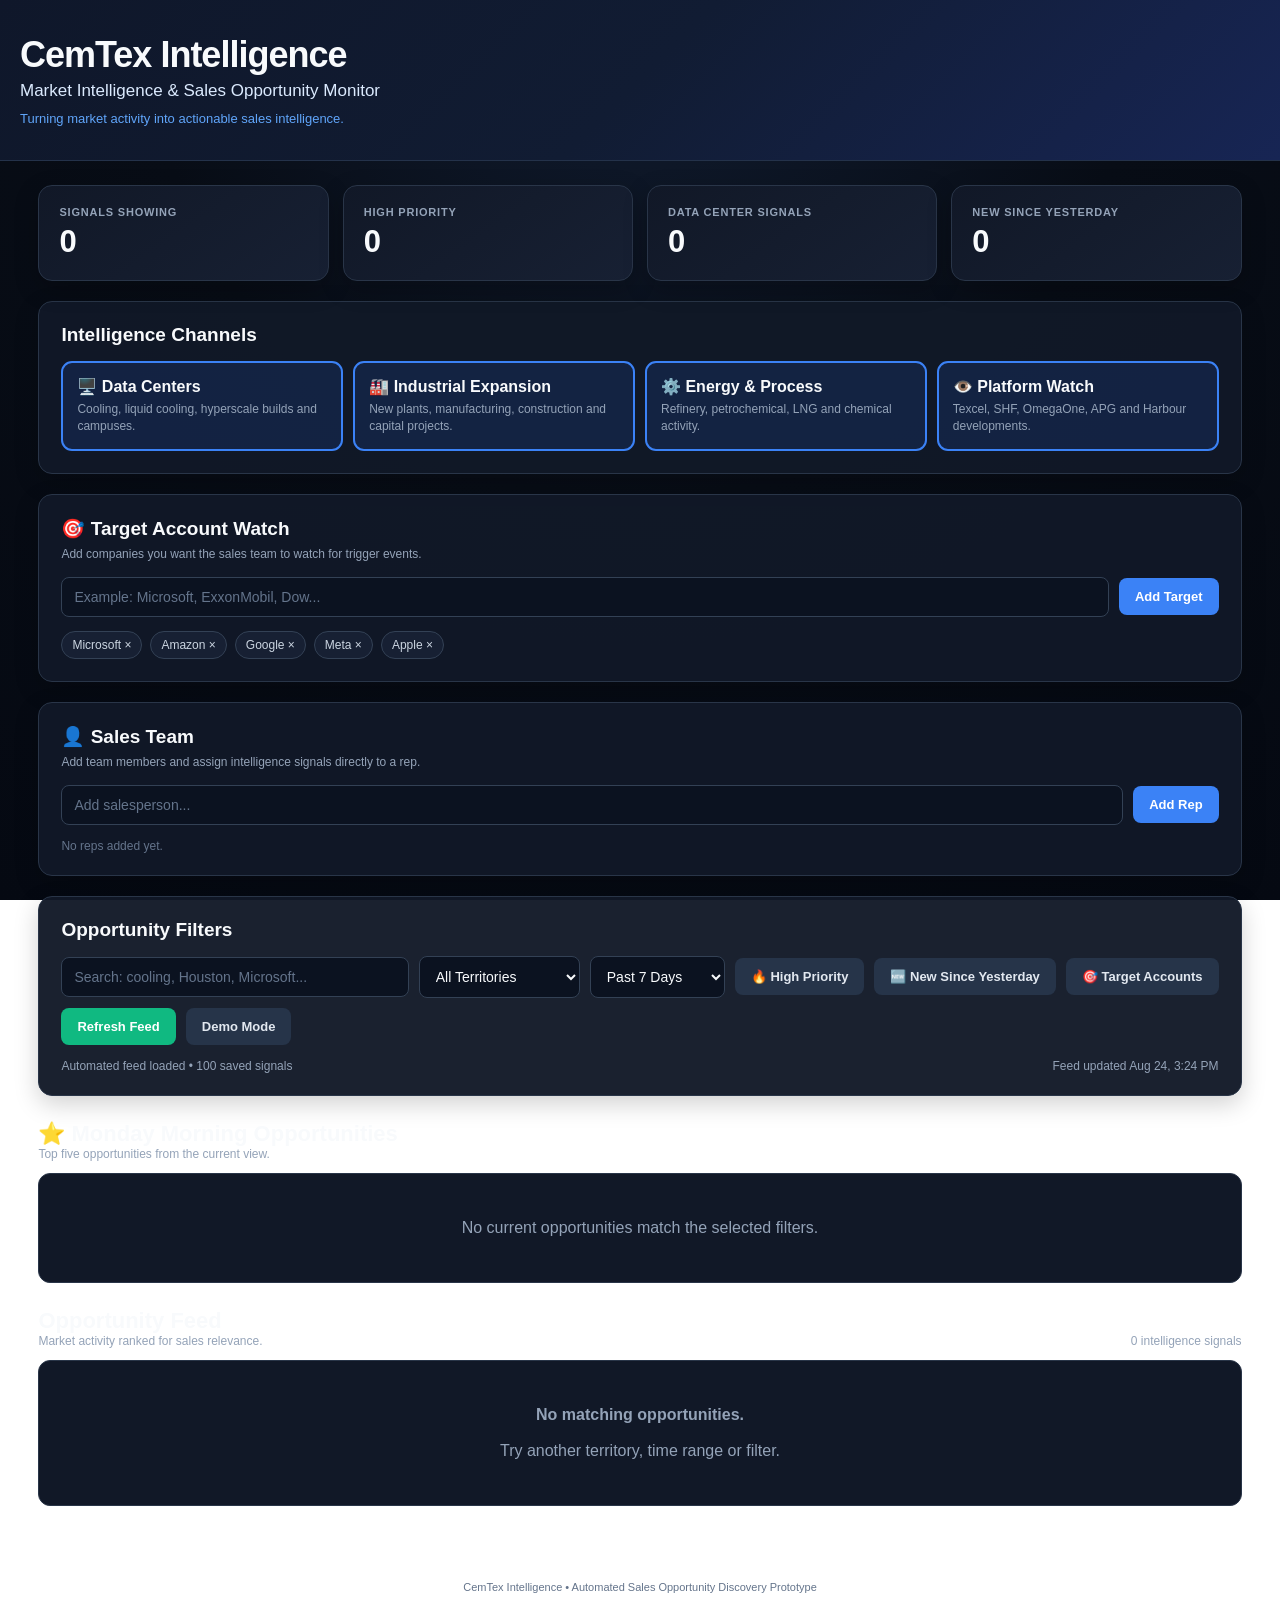
==== commit d1113eda: "Update index.html" ====
--- a/index.html
+++ b/index.html
@@ -1,720 +1,2065 @@
 <!DOCTYPE html>
 <html lang="en">
+
 <head>
+
 <meta charset="UTF-8">
-<meta name="viewport" content="width=device-width, initial-scale=1.0">
+
+<meta
+  name="viewport"
+  content="width=device-width, initial-scale=1.0"
+>
+
 <title>CemTex Intelligence</title>
 
+
 <style>
+
 :root {
-  --bg: #f4f7fb;
-  --panel: #ffffff;
-  --text: #172033;
-  --muted: #64748b;
-  --line: #e2e8f0;
-  --blue: #2563eb;
-  --green: #059669;
-  --red: #dc2626;
-}
+
+  --bg: #080d16;
+
+  --panel: #111827;
+
+  --panel2: #172033;
+
+  --panel3: #1e293b;
+
+  --text: #f8fafc;
+
+  --muted: #94a3b8;
+
+  --line: #293548;
+
+  --blue: #3b82f6;
+
+  --green: #10b981;
+
+  --red: #ef4444;
+
+  --orange: #f59e0b;
+
+  --purple: #a855f7;
+
+  --cyan: #06b6d4;
+
+}
+
+
 
 * {
+
   box-sizing: border-box;
-}
+
+}
+
+
 
 body {
+
   margin: 0;
-  font-family: Arial, Helvetica, sans-serif;
-  background: var(--bg);
+
+  font-family:
+    Arial,
+    Helvetica,
+    sans-serif;
+
+  background:
+    radial-gradient(
+      circle at top,
+      #111c30 0%,
+      #080d16 45%,
+      #050912 100%
+    );
+
+  background-attachment: fixed;
+
   color: var(--text);
-}
+
+}
+
+
 
 header {
-  background: linear-gradient(
-    135deg,
-    #111827 0%,
-    #1f2937 60%,
-    #172554 100%
-  );
-  color: white;
-  padding: 34px 20px;
-}
+
+  background:
+    linear-gradient(
+      135deg,
+      #0f172a,
+      #111c33,
+      #172554
+    );
+
+  border-bottom:
+    1px solid #24324a;
+
+  padding:
+    34px 20px;
+
+}
+
+
 
 .header-wrap {
-  max-width: 1240px;
-  margin: 0 auto;
-}
+
+  max-width: 1280px;
+
+  margin: auto;
+
+}
+
+
 
 .brand {
-  font-size: 34px;
+
+  font-size: 36px;
+
   font-weight: 800;
-  letter-spacing: -0.5px;
-}
+
+  letter-spacing: -1px;
+
+}
+
+
 
 .subtitle {
+
   margin-top: 5px;
+
+  font-size: 17px;
+
   color: #dbeafe;
-  font-size: 17px;
-}
+
+}
+
+
 
 .tagline {
+
   margin-top: 10px;
-  color: #93c5fd;
+
   font-size: 13px;
-}
+
+  color: #60a5fa;
+
+}
+
+
 
 .container {
+
   width: 94%;
-  max-width: 1240px;
-  margin: 24px auto 40px;
-}
+
+  max-width: 1280px;
+
+  margin:
+    24px auto 45px;
+
+}
+
+
 
 .stats {
+
   display: grid;
-  grid-template-columns: repeat(4, 1fr);
+
+  grid-template-columns:
+    repeat(4, 1fr);
+
   gap: 14px;
+
   margin-bottom: 20px;
-}
-
-.stat-card,
-.panel,
-.article {
-  background: var(--panel);
+
+}
+
+
+
+.stat-card {
+
+  background:
+    linear-gradient(
+      145deg,
+      #111827,
+      #172033
+    );
+
+  border:
+    1px solid var(--line);
+
   border-radius: 14px;
-  box-shadow: 0 3px 14px rgba(15, 23, 42, 0.06);
-}
-
-.stat-card {
-  padding: 19px;
-}
+
+  padding: 20px;
+
+  box-shadow:
+    0 8px 25px
+    rgba(0,0,0,.22);
+
+}
+
+
 
 .stat-label {
+
   color: var(--muted);
+
+  font-size: 11px;
+
+  font-weight: 700;
+
+  letter-spacing: .8px;
+
+  text-transform: uppercase;
+
+}
+
+
+
+.stat-number {
+
+  margin-top: 6px;
+
+  font-size: 31px;
+
+  font-weight: 800;
+
+}
+
+
+
+.panel {
+
+  background:
+    rgba(
+      17,
+      24,
+      39,
+      .96
+    );
+
+  border:
+    1px solid var(--line);
+
+  border-radius: 14px;
+
+  padding: 22px;
+
+  margin-bottom: 20px;
+
+  box-shadow:
+    0 8px 25px
+    rgba(0,0,0,.18);
+
+}
+
+
+
+.panel-title {
+
+  font-size: 19px;
+
+  font-weight: 750;
+
+  margin-bottom: 15px;
+
+}
+
+
+
+.panel-description {
+
+  color: var(--muted);
+
   font-size: 12px;
-  text-transform: uppercase;
-  letter-spacing: 0.55px;
-}
-
-.stat-number {
-  margin-top: 5px;
-  font-size: 29px;
-  font-weight: 800;
-}
-
-.panel {
-  padding: 22px;
-  margin-bottom: 20px;
-}
-
-.panel-title {
-  font-size: 19px;
+
+  margin-top: -8px;
+
+  margin-bottom: 16px;
+
+}
+
+
+
+.categories {
+
+  display: grid;
+
+  grid-template-columns:
+    repeat(4, 1fr);
+
+  gap: 10px;
+
+}
+
+
+
+.category {
+
+  border:
+    2px solid #263449;
+
+  background: #0e1625;
+
+  border-radius: 11px;
+
+  padding: 14px;
+
+  cursor: pointer;
+
+  transition: .18s;
+
+}
+
+
+
+.category:hover {
+
+  border-color: #475569;
+
+}
+
+
+
+.category.active {
+
+  border-color:
+    var(--blue);
+
+  background:
+    rgba(
+      37,
+      99,
+      235,
+      .14
+    );
+
+}
+
+
+
+.category-name {
+
   font-weight: 700;
-  margin-bottom: 15px;
-}
-
-.categories {
-  display: grid;
-  grid-template-columns: repeat(4, 1fr);
+
+  margin-bottom: 5px;
+
+}
+
+
+
+.category-description {
+
+  color: var(--muted);
+
+  font-size: 12px;
+
+  line-height: 1.4;
+
+}
+
+
+
+.controls {
+
+  display: flex;
+
+  flex-wrap: wrap;
+
   gap: 10px;
-}
-
-.category {
-  border: 2px solid var(--line);
-  border-radius: 11px;
-  padding: 14px;
-  cursor: pointer;
-  transition: 0.15s ease;
-  user-select: none;
-}
-
-.category:hover {
-  border-color: #93c5fd;
-}
-
-.category.active {
-  border-color: var(--blue);
-  background: #eff6ff;
-}
-
-.category-name {
-  font-weight: 700;
-  margin-bottom: 5px;
-}
-
-.category-description {
-  color: var(--muted);
-  font-size: 12px;
-  line-height: 1.4;
-}
-
-.controls {
-  display: flex;
-  gap: 10px;
-  flex-wrap: wrap;
+
   align-items: center;
-}
+
+}
+
+
 
 input,
 select {
-  border: 1px solid #cbd5e1;
+
+  border:
+    1px solid #334155;
+
+  background: #0b1220;
+
+  color: var(--text);
+
   border-radius: 8px;
-  padding: 11px 12px;
+
+  padding:
+    11px 12px;
+
   font-size: 14px;
-  background: white;
-}
+
+}
+
+
+
+input::placeholder {
+
+  color: #64748b;
+
+}
+
+
 
 input {
+
   flex: 1;
-  min-width: 260px;
-}
+
+  min-width: 240px;
+
+}
+
+
 
 button {
+
   border: none;
+
   border-radius: 8px;
-  padding: 11px 16px;
+
+  padding:
+    11px 16px;
+
   cursor: pointer;
+
+  font-size: 13px;
+
+  font-weight: 750;
+
+  transition: .15s;
+
+}
+
+
+
+button:hover {
+
+  transform:
+    translateY(-1px);
+
+}
+
+
+
+.primary {
+
+  background:
+    var(--green);
+
+  color: white;
+
+}
+
+
+
+.blue {
+
+  background:
+    var(--blue);
+
+  color: white;
+
+}
+
+
+
+.secondary {
+
+  background:
+    #263449;
+
+  color: #e2e8f0;
+
+}
+
+
+
+.filter-button.active {
+
+  background:
+    #7f1d1d;
+
+  color: #fecaca;
+
+}
+
+
+
+.purple-button.active {
+
+  background:
+    #581c87;
+
+  color: #e9d5ff;
+
+}
+
+
+
+.cyan-button.active {
+
+  background:
+    #164e63;
+
+  color: #cffafe;
+
+}
+
+
+
+.chips {
+
+  display: flex;
+
+  gap: 8px;
+
+  flex-wrap: wrap;
+
+  margin-top: 14px;
+
+}
+
+
+
+.chip {
+
+  background: #172033;
+
+  border:
+    1px solid #334155;
+
+  border-radius: 16px;
+
+  color: #cbd5e1;
+
+  padding:
+    6px 10px;
+
+  font-size: 12px;
+
+  cursor: pointer;
+
+}
+
+
+
+.chip:hover {
+
+  border-color:
+    var(--red);
+
+  color: white;
+
+}
+
+
+
+.status-row {
+
+  display: flex;
+
+  justify-content:
+    space-between;
+
+  gap: 10px;
+
+  flex-wrap: wrap;
+
+  margin-top: 14px;
+
+  color: var(--muted);
+
+  font-size: 12px;
+
+}
+
+
+
+.section-heading {
+
+  display: flex;
+
+  justify-content:
+    space-between;
+
+  align-items: end;
+
+  gap: 12px;
+
+  margin:
+    25px 0 12px;
+
+}
+
+
+
+.section-heading h2 {
+
+  margin: 0;
+
+  font-size: 22px;
+
+}
+
+
+
+.section-sub {
+
+  color: var(--muted);
+
+  font-size: 12px;
+
+}
+
+
+
+.monday-wrap {
+
+  display: grid;
+
+  grid-template-columns:
+    repeat(5, 1fr);
+
+  gap: 10px;
+
+  margin-bottom: 25px;
+
+}
+
+
+
+.monday-card {
+
+  background:
+    linear-gradient(
+      145deg,
+      #121c2f,
+      #151f32
+    );
+
+  border:
+    1px solid #334155;
+
+  border-top:
+    3px solid
+    var(--green);
+
+  border-radius: 11px;
+
+  padding: 15px;
+
+  min-height: 215px;
+
+}
+
+
+
+.monday-rank {
+
+  color:
+    var(--green);
+
+  font-size: 11px;
+
+  font-weight: 800;
+
+  text-transform: uppercase;
+
+}
+
+
+
+.monday-card h3 {
+
+  font-size: 14px;
+
+  line-height: 1.4;
+
+  margin:
+    8px 0;
+
+}
+
+
+
+.monday-card h3 a {
+
+  color: white;
+
+  text-decoration: none;
+
+}
+
+
+
+.monday-card h3 a:hover {
+
+  color: #60a5fa;
+
+}
+
+
+
+.monday-meta {
+
+  color: var(--muted);
+
+  font-size: 10px;
+
+  margin-bottom: 9px;
+
+}
+
+
+
+.monday-score {
+
+  display: inline-block;
+
+  background:
+    rgba(
+      239,
+      68,
+      68,
+      .14
+    );
+
+  color: #fca5a5;
+
+  border-radius: 10px;
+
+  padding:
+    4px 7px;
+
+  font-size: 10px;
+
+  font-weight: 750;
+
+}
+
+
+
+.article {
+
+  background:
+    linear-gradient(
+      145deg,
+      #111827,
+      #141d2d
+    );
+
+  border:
+    1px solid var(--line);
+
+  border-left:
+    5px solid
+    var(--blue);
+
+  border-radius: 12px;
+
+  padding: 20px;
+
+  margin-bottom: 14px;
+
+  box-shadow:
+    0 6px 20px
+    rgba(0,0,0,.16);
+
+}
+
+
+
+.article.high {
+
+  border-left-color:
+    var(--red);
+
+}
+
+
+
+.article.medium {
+
+  border-left-color:
+    var(--orange);
+
+}
+
+
+
+.badges {
+
+  display: flex;
+
+  gap: 7px;
+
+  flex-wrap: wrap;
+
+  margin-bottom: 10px;
+
+}
+
+
+
+.badge {
+
+  display: inline-block;
+
+  padding:
+    5px 9px;
+
+  border-radius: 12px;
+
+  font-size: 10px;
+
+  font-weight: 750;
+
+}
+
+
+
+.score-high {
+
+  background:
+    rgba(
+      239,
+      68,
+      68,
+      .14
+    );
+
+  color: #fca5a5;
+
+}
+
+
+
+.score-medium {
+
+  background:
+    rgba(
+      245,
+      158,
+      11,
+      .15
+    );
+
+  color: #fcd34d;
+
+}
+
+
+
+.score-normal {
+
+  background:
+    rgba(
+      59,
+      130,
+      246,
+      .15
+    );
+
+  color: #93c5fd;
+
+}
+
+
+
+.category-badge {
+
+  background:
+    rgba(
+      16,
+      185,
+      129,
+      .13
+    );
+
+  color: #6ee7b7;
+
+}
+
+
+
+.new-badge {
+
+  background:
+    rgba(
+      168,
+      85,
+      247,
+      .16
+    );
+
+  color: #d8b4fe;
+
+}
+
+
+
+.target-badge {
+
+  background:
+    rgba(
+      6,
+      182,
+      212,
+      .15
+    );
+
+  color: #67e8f9;
+
+}
+
+
+
+.territory-badge {
+
+  background:
+    rgba(
+      59,
+      130,
+      246,
+      .13
+    );
+
+  color: #bfdbfe;
+
+}
+
+
+
+.article h3 {
+
+  margin:
+    3px 0 8px;
+
+  font-size: 19px;
+
+  line-height: 1.35;
+
+}
+
+
+
+.article h3 a {
+
+  color: #f8fafc;
+
+  text-decoration: none;
+
+}
+
+
+
+.article h3 a:hover {
+
+  color: #60a5fa;
+
+}
+
+
+
+.meta {
+
+  color: var(--muted);
+
+  font-size: 12px;
+
+}
+
+
+
+.sales-angle {
+
+  background: #0b1220;
+
+  border:
+    1px solid #263449;
+
+  border-radius: 8px;
+
+  padding: 12px;
+
+  margin-top: 12px;
+
+  font-size: 13px;
+
+  line-height: 1.5;
+
+  color: #cbd5e1;
+
+}
+
+
+
+.sales-angle strong {
+
+  color: white;
+
+}
+
+
+
+.rep-row {
+
+  display: flex;
+
+  align-items: center;
+
+  gap: 8px;
+
+  flex-wrap: wrap;
+
+  margin-top: 12px;
+
+}
+
+
+
+.rep-label {
+
+  color: var(--muted);
+
+  font-size: 11px;
+
   font-weight: 700;
-  font-size: 14px;
-}
-
-button.primary {
-  background: var(--green);
-  color: white;
-}
-
-button.primary:hover {
-  background: #047857;
-}
-
-button.secondary {
-  background: #e2e8f0;
-  color: #334155;
-}
-
-button.secondary:hover {
-  background: #cbd5e1;
-}
-
-button.high-toggle.active {
-  background: #fee2e2;
-  color: #991b1b;
-}
-
-.status-row {
-  display: flex;
-  justify-content: space-between;
-  gap: 10px;
-  flex-wrap: wrap;
-  margin-top: 13px;
-  color: var(--muted);
-  font-size: 13px;
-}
-
-.results-heading {
-  display: flex;
-  justify-content: space-between;
-  align-items: end;
-  gap: 12px;
-  margin: 22px 0 12px;
-}
-
-.results-heading h2 {
-  margin: 0;
-  font-size: 22px;
-}
-
-.result-count {
-  color: var(--muted);
-  font-size: 13px;
-}
-
-.article {
-  padding: 20px;
-  margin-bottom: 14px;
-  border-left: 5px solid #94a3b8;
-}
-
-.article.high {
-  border-left-color: var(--red);
-}
-
-.article.medium {
-  border-left-color: #f59e0b;
-}
-
-.article.normal {
-  border-left-color: var(--blue);
-}
-
-.badges {
-  display: flex;
-  gap: 7px;
-  flex-wrap: wrap;
-  margin-bottom: 10px;
-}
-
-.badge {
-  display: inline-block;
-  border-radius: 13px;
-  padding: 5px 9px;
+
+}
+
+
+
+.rep-select {
+
+  padding:
+    7px 9px;
+
   font-size: 11px;
-  font-weight: 700;
-}
-
-.score-high {
-  background: #fee2e2;
-  color: #991b1b;
-}
-
-.score-medium {
-  background: #fef3c7;
-  color: #92400e;
-}
-
-.score-normal {
-  background: #dbeafe;
-  color: #1e40af;
-}
-
-.category-badge {
-  background: #ecfdf5;
-  color: #065f46;
-}
-
-.new-badge {
-  background: #f3e8ff;
-  color: #6b21a8;
-}
-
-.article h3 {
-  margin: 3px 0 8px;
-  font-size: 19px;
-  line-height: 1.35;
-}
-
-.article h3 a {
-  color: var(--text);
-  text-decoration: none;
-}
-
-.article h3 a:hover {
-  color: var(--blue);
-}
-
-.meta {
-  color: var(--muted);
-  font-size: 12px;
-  margin-bottom: 11px;
-}
-
-.sales-angle {
-  margin-top: 12px;
-  background: #f8fafc;
-  border: 1px solid #eef2f7;
-  border-radius: 8px;
-  padding: 12px;
-  font-size: 13px;
-  line-height: 1.5;
-}
-
-.sales-angle strong {
-  color: #0f172a;
-}
-
-.match-line {
+
+}
+
+
+
+.trigger {
+
   margin-top: 8px;
+
   color: #64748b;
-  font-size: 11px;
-}
+
+  font-size: 10px;
+
+}
+
+
 
 .empty,
 .loading,
 .error {
-  background: white;
-  padding: 50px 25px;
-  border-radius: 13px;
+
+  background:
+    var(--panel);
+
+  border:
+    1px solid var(--line);
+
+  border-radius: 12px;
+
   text-align: center;
+
+  padding:
+    45px 25px;
+
   color: var(--muted);
-  box-shadow: 0 3px 14px rgba(15, 23, 42, 0.05);
-}
+
+}
+
+
 
 .error {
-  color: #991b1b;
-  background: #fff7f7;
-  border: 1px solid #fecaca;
-}
+
+  border-color: #7f1d1d;
+
+  color: #fca5a5;
+
+}
+
+
 
 .demo-warning {
+
   display: none;
-  background: #fff7ed;
-  border: 1px solid #fed7aa;
-  color: #9a3412;
+
+  background:
+    #422006;
+
+  border:
+    1px solid #92400e;
+
+  color: #fed7aa;
+
+  padding:
+    10px 12px;
+
   border-radius: 8px;
-  padding: 10px 12px;
+
+  font-size: 12px;
+
   margin-bottom: 15px;
-  font-size: 13px;
-}
+
+}
+
+
 
 footer {
+
   text-align: center;
-  padding: 28px;
-  color: #94a3b8;
-  font-size: 12px;
-}
-
-@media (max-width: 900px) {
+
+  color: #64748b;
+
+  padding: 30px;
+
+  font-size: 11px;
+
+}
+
+
+
+@media(max-width:1100px) {
+
+  .monday-wrap {
+
+    grid-template-columns:
+      repeat(3, 1fr);
+
+  }
+
+}
+
+
+
+@media(max-width:900px) {
+
   .stats,
   .categories {
-    grid-template-columns: repeat(2, 1fr);
+
+    grid-template-columns:
+      repeat(2,1fr);
+
   }
-}
-
-@media (max-width: 620px) {
+
+}
+
+
+
+@media(max-width:620px) {
+
   .stats,
-  .categories {
-    grid-template-columns: 1fr;
+  .categories,
+  .monday-wrap {
+
+    grid-template-columns:
+      1fr;
+
   }
 
+
   .brand {
+
     font-size: 28px;
+
   }
 
-  .results-heading {
-    align-items: flex-start;
-    flex-direction: column;
+
+  input {
+
+    min-width: 100%;
+
   }
 
-  input {
-    min-width: 100%;
-  }
-}
+}
+
 </style>
 
 </head>
 
+
 <body>
 
+
 <header>
 
-  <div class="header-wrap">
-
-    <div class="brand">
-      CemTex Intelligence
+<div class="header-wrap">
+
+  <div class="brand">
+    CemTex Intelligence
+  </div>
+
+  <div class="subtitle">
+    Market Intelligence & Sales Opportunity Monitor
+  </div>
+
+  <div class="tagline">
+    Turning market activity into actionable sales intelligence.
+  </div>
+
+</div>
+
+</header>
+
+
+
+<div class="container">
+
+
+<div class="stats">
+
+
+  <div class="stat-card">
+
+    <div class="stat-label">
+      Signals Showing
     </div>
 
-    <div class="subtitle">
-      Market Intelligence & Sales Opportunity Monitor
+    <div
+      class="stat-number"
+      id="articleCount"
+    >
+      0
     </div>
 
-    <div class="tagline">
-      Turning market activity into actionable sales intelligence.
+  </div>
+
+
+
+  <div class="stat-card">
+
+    <div class="stat-label">
+      High Priority
     </div>
 
+    <div
+      class="stat-number"
+      id="highCount"
+    >
+      0
+    </div>
+
   </div>
 
-</header>
-
-
-<div class="container">
-
-
-  <div class="stats">
-
-    <div class="stat-card">
-
-      <div class="stat-label">
-        Signals Showing
+
+
+  <div class="stat-card">
+
+    <div class="stat-label">
+      Data Center Signals
+    </div>
+
+    <div
+      class="stat-number"
+      id="dataCenterCount"
+    >
+      0
+    </div>
+
+  </div>
+
+
+
+  <div class="stat-card">
+
+    <div class="stat-label">
+      New Since Yesterday
+    </div>
+
+    <div
+      class="stat-number"
+      id="newCount"
+    >
+      0
+    </div>
+
+  </div>
+
+
+</div>
+
+
+
+<div class="panel">
+
+  <div class="panel-title">
+    Intelligence Channels
+  </div>
+
+
+  <div class="categories">
+
+
+    <div
+      class="category active"
+      data-category="Data Centers"
+      onclick="toggleCategory(this)"
+    >
+
+      <div class="category-name">
+        🖥️ Data Centers
       </div>
 
-      <div
-        class="stat-number"
-        id="articleCount"
+      <div class="category-description">
+        Cooling, liquid cooling,
+        hyperscale builds and campuses.
+      </div>
+
+    </div>
+
+
+
+    <div
+      class="category active"
+      data-category="Industrial Expansion"
+      onclick="toggleCategory(this)"
+    >
+
+      <div class="category-name">
+        🏭 Industrial Expansion
+      </div>
+
+      <div class="category-description">
+        New plants, manufacturing,
+        construction and capital projects.
+      </div>
+
+    </div>
+
+
+
+    <div
+      class="category active"
+      data-category="Energy & Process"
+      onclick="toggleCategory(this)"
+    >
+
+      <div class="category-name">
+        ⚙️ Energy & Process
+      </div>
+
+      <div class="category-description">
+        Refinery, petrochemical,
+        LNG and chemical activity.
+      </div>
+
+    </div>
+
+
+
+    <div
+      class="category active"
+      data-category="Platform Watch"
+      onclick="toggleCategory(this)"
+    >
+
+      <div class="category-name">
+        👁️ Platform Watch
+      </div>
+
+      <div class="category-description">
+        Texcel, SHF, OmegaOne,
+        APG and Harbour developments.
+      </div>
+
+    </div>
+
+
+  </div>
+
+</div>
+
+
+
+<div class="panel">
+
+  <div class="panel-title">
+    🎯 Target Account Watch
+  </div>
+
+  <div class="panel-description">
+    Add companies you want the sales team
+    to watch for trigger events.
+  </div>
+
+
+  <div class="controls">
+
+    <input
+      id="targetInput"
+      placeholder="Example: Microsoft, ExxonMobil, Dow..."
+    >
+
+    <button
+      class="blue"
+      onclick="addTarget()"
+    >
+      Add Target
+    </button>
+
+  </div>
+
+
+  <div
+    class="chips"
+    id="targetList"
+  ></div>
+
+</div>
+
+
+
+<div class="panel">
+
+  <div class="panel-title">
+    👤 Sales Team
+  </div>
+
+  <div class="panel-description">
+    Add team members and assign
+    intelligence signals directly to a rep.
+  </div>
+
+
+  <div class="controls">
+
+    <input
+      id="repInput"
+      placeholder="Add salesperson..."
+    >
+
+    <button
+      class="blue"
+      onclick="addRep()"
+    >
+      Add Rep
+    </button>
+
+  </div>
+
+
+  <div
+    class="chips"
+    id="repList"
+  ></div>
+
+</div>
+
+
+
+<div class="panel">
+
+  <div class="panel-title">
+    Opportunity Filters
+  </div>
+
+
+  <div class="controls">
+
+
+    <input
+      id="textFilter"
+      placeholder="Search: cooling, Houston, Microsoft..."
+    >
+
+
+
+    <select id="territoryFilter">
+
+      <option value="All">
+        All Territories
+      </option>
+
+      <option value="Texas / Gulf Coast">
+        Texas / Gulf Coast
+      </option>
+
+      <option value="Houston">
+        Houston Area
+      </option>
+
+      <option value="Texas">
+        Texas
+      </option>
+
+      <option value="Louisiana">
+        Louisiana
+      </option>
+
+      <option value="Southeast">
+        Southeast
+      </option>
+
+    </select>
+
+
+
+    <select id="timeSpan">
+
+      <option value="1">
+        Past 24 Hours
+      </option>
+
+      <option value="3">
+        Past 3 Days
+      </option>
+
+      <option
+        value="7"
+        selected
       >
-        0
-      </div>
-
+        Past 7 Days
+      </option>
+
+      <option value="14">
+        Past 14 Days
+      </option>
+
+      <option value="31">
+        Past Month
+      </option>
+
+      <option value="0">
+        All Saved
+      </option>
+
+    </select>
+
+
+
+    <button
+      class="secondary filter-button"
+      id="highButton"
+      onclick="toggleHigh()"
+    >
+      🔥 High Priority
+    </button>
+
+
+
+    <button
+      class="secondary purple-button"
+      id="newButton"
+      onclick="toggleNew()"
+    >
+      🆕 New Since Yesterday
+    </button>
+
+
+
+    <button
+      class="secondary cyan-button"
+      id="targetButton"
+      onclick="toggleTargets()"
+    >
+      🎯 Target Accounts
+    </button>
+
+
+
+    <button
+      class="primary"
+      onclick="loadFeed()"
+    >
+      Refresh Feed
+    </button>
+
+
+
+    <button
+      class="secondary"
+      onclick="loadDemo()"
+    >
+      Demo Mode
+    </button>
+
+
+  </div>
+
+
+  <div class="status-row">
+
+    <div id="feedStatus">
+      Loading intelligence...
     </div>
 
-
-    <div class="stat-card">
-
-      <div class="stat-label">
-        High Priority
-      </div>
-
-      <div
-        class="stat-number"
-        id="highCount"
-      >
-        0
-      </div>
-
+    <div id="feedUpdated"></div>
+
+  </div>
+
+</div>
+
+
+
+<div
+  class="demo-warning"
+  id="demoWarning"
+>
+  Demo Mode is active.
+  Sample opportunities are being shown
+  for presentation/testing only.
+</div>
+
+
+
+<div class="section-heading">
+
+  <div>
+
+    <h2>
+      ⭐ Monday Morning Opportunities
+    </h2>
+
+    <div class="section-sub">
+      Top five opportunities from the current view.
     </div>
 
-
-    <div class="stat-card">
-
-      <div class="stat-label">
-        Data Center Signals
-      </div>
-
-      <div
-        class="stat-number"
-        id="dataCenterCount"
-      >
-        0
-      </div>
-
-    </div>
-
-
-    <div class="stat-card">
-
-      <div class="stat-label">
-        Expansion Signals
-      </div>
-
-      <div
-        class="stat-number"
-        id="expansionCount"
-      >
-        0
-      </div>
-
-    </div>
-
   </div>
 
-
-
-  <div class="panel">
-
-    <div class="panel-title">
-      Intelligence Channels
-    </div>
-
-    <div class="categories">
-
-
-      <div
-        class="category active"
-        data-category="Data Centers"
-        onclick="toggleCategory(this)"
-      >
-
-        <div class="category-name">
-          🖥️ Data Centers
-        </div>
-
-        <div class="category-description">
-          Cooling, liquid cooling, hyperscale construction and new campuses.
-        </div>
-
-      </div>
-
-
-      <div
-        class="category active"
-        data-category="Industrial Expansion"
-        onclick="toggleCategory(this)"
-      >
-
-        <div class="category-name">
-          🏭 Industrial Expansion
-        </div>
-
-        <div class="category-description">
-          New plants, facility expansions, manufacturing and capital projects.
-        </div>
-
-      </div>
-
-
-      <div
-        class="category active"
-        data-category="Energy & Process"
-        onclick="toggleCategory(this)"
-      >
-
-        <div class="category-name">
-          ⚙️ Energy & Process
-        </div>
-
-        <div class="category-description">
-          Petrochemical, refinery, LNG and chemical facility activity.
-        </div>
-
-      </div>
-
-
-      <div
-        class="category active"
-        data-category="Platform Watch"
-        onclick="toggleCategory(this)"
-      >
-
-        <div class="category-name">
-          👁️ Platform Watch
-        </div>
-
-        <div class="category-description">
-          Texcel, SHF, OmegaOne, APG and Harbour Group developments.
-        </div>
-
-      </div>
-
-
-    </div>
-
-  </div>
-
-
-
-  <div class="panel">
-
-    <div class="panel-title">
-      Opportunity Filters
-    </div>
-
-    <div class="controls">
-
-
-      <input
-        id="textFilter"
-        type="text"
-        placeholder="Search current feed: Texas, cooling, Apple, Houston..."
-      >
-
-
-      <select id="timeSpan">
-
-        <option value="1">
-          Past 24 Hours
-        </option>
-
-        <option value="3">
-          Past 3 Days
-        </option>
-
-        <option
-          value="7"
-          selected
-        >
-          Past 7 Days
-        </option>
-
-        <option value="14">
-          Past 14 Days
-        </option>
-
-        <option value="31">
-          Past Month
-        </option>
-
-        <option value="0">
-          All Saved
-        </option>
-
-      </select>
-
-
-      <button
-        class="secondary high-toggle"
-        id="highToggle"
-        onclick="toggleHighPriority()"
-      >
-        High Priority Only
-      </button>
-
-
-      <button
-        class="primary"
-        onclick="loadSavedIntelligence()"
-      >
-        Refresh Feed
-      </button>
-
-
-      <button
-        class="secondary"
-        onclick="loadDemo()"
-      >
-        Demo Mode
-      </button>
-
-
-    </div>
-
-
-    <div class="status-row">
-
-      <div id="feedStatus">
-        Loading intelligence...
-      </div>
-
-      <div id="feedUpdated"></div>
-
-    </div>
-
-  </div>
-
-
-
-  <div
-    class="demo-warning"
-    id="demoWarning"
-  >
-
-    Demo Mode is active. These are clearly labeled sample
-    opportunities for presentation/testing only.
-
-  </div>
-
-
-
-  <div class="results-heading">
+</div>
+
+
+
+<div
+  class="monday-wrap"
+  id="mondayFeed"
+></div>
+
+
+
+<div class="section-heading">
+
+  <div>
 
     <h2>
       Opportunity Feed
     </h2>
 
-    <div
-      class="result-count"
-      id="resultCount"
-    >
-      Loading...
+    <div class="section-sub">
+      Market activity ranked for sales relevance.
     </div>
 
   </div>
 
 
-
-  <div id="articles">
-
-    <div class="loading">
-      🔎 Loading current market intelligence...
-    </div>
-
+  <div
+    class="section-sub"
+    id="resultCount"
+  >
+    Loading...
   </div>
 
-
 </div>
 
 
+
+<div id="articles">
+
+  <div class="loading">
+    🔎 Loading current market intelligence...
+  </div>
+
+</div>
+
+
+</div>
+
+
+
 <footer>
-  CemTex Intelligence • Automated Sales Opportunity Discovery Prototype
+
+CemTex Intelligence •
+Automated Sales Opportunity Discovery Prototype
+
 </footer>
 
 
 
 <script>
 
+
 let allArticles = [];
 
 let filteredArticles = [];
 
 let highOnly = false;
 
-let demoMode = false;
+let newOnly = false;
+
+let targetOnly = false;
+
+
+
+let targetAccounts =
+
+JSON.parse(
+  localStorage.getItem(
+    "cemtexTargets"
+  )
+) || [
+
+  "Microsoft",
+  "Amazon",
+  "Google",
+  "Meta",
+  "Apple"
+
+];
+
+
+
+let salesTeam =
+
+JSON.parse(
+  localStorage.getItem(
+    "cemtexTeam"
+  )
+) || [];
+
+
+
+let assignments =
+
+JSON.parse(
+  localStorage.getItem(
+    "cemtexAssignments"
+  )
+) || {};
+
+
+
+const territoryTerms = {
+
+
+  "Texas / Gulf Coast": [
+
+    "texas",
+    "houston",
+    "gulf coast",
+    "beaumont",
+    "baytown",
+    "freeport",
+    "port arthur",
+    "galveston",
+    "pasadena",
+    "conroe",
+    "corpus christi",
+    "lake charles",
+    "baton rouge",
+    "louisiana"
+
+  ],
+
+
+  "Houston": [
+
+    "houston",
+    "conroe",
+    "katy",
+    "cypress",
+    "baytown",
+    "pasadena",
+    "the woodlands",
+    "galveston"
+
+  ],
+
+
+  "Texas": [
+
+    "texas",
+    "houston",
+    "dallas",
+    "fort worth",
+    "austin",
+    "san antonio",
+    "beaumont",
+    "midland",
+    "odessa",
+    "corpus christi",
+    "amarillo",
+    "conroe"
+
+  ],
+
+
+  "Louisiana": [
+
+    "louisiana",
+    "lake charles",
+    "baton rouge",
+    "new orleans",
+    "shreveport",
+    "lafayette"
+
+  ],
+
+
+  "Southeast": [
+
+    "alabama",
+    "mississippi",
+    "georgia",
+    "florida",
+    "arkansas",
+    "tennessee",
+    "north carolina",
+    "south carolina"
+
+  ]
+
+};
+
+
+
+function saveTargets() {
+
+  localStorage.setItem(
+    "cemtexTargets",
+    JSON.stringify(
+      targetAccounts
+    )
+  );
+
+}
+
+
+
+function saveTeam() {
+
+  localStorage.setItem(
+    "cemtexTeam",
+    JSON.stringify(
+      salesTeam
+    )
+  );
+
+}
+
+
+
+function saveAssignments() {
+
+  localStorage.setItem(
+    "cemtexAssignments",
+    JSON.stringify(
+      assignments
+    )
+  );
+
+}
+
+
+
+function displayTargets() {
+
+  const container =
+    document.getElementById(
+      "targetList"
+    );
+
+
+  container.innerHTML = "";
+
+
+  targetAccounts.forEach(
+    (target,index) => {
+
+
+      const chip =
+        document.createElement(
+          "span"
+        );
+
+
+      chip.className =
+        "chip";
+
+
+      chip.textContent =
+        target + " ×";
+
+
+      chip.onclick =
+        function() {
+
+          targetAccounts.splice(
+            index,
+            1
+          );
+
+          saveTargets();
+
+          displayTargets();
+
+          applyFilters();
+
+        };
+
+
+      container.appendChild(
+        chip
+      );
+
+    }
+  );
+
+}
+
+
+
+function addTarget() {
+
+  const input =
+    document.getElementById(
+      "targetInput"
+    );
+
+
+  const value =
+    input.value.trim();
+
+
+  if (
+    value &&
+    !targetAccounts.some(
+      target =>
+        target.toLowerCase() ===
+        value.toLowerCase()
+    )
+  ) {
+
+    targetAccounts.push(
+      value
+    );
+
+    saveTargets();
+
+    displayTargets();
+
+    applyFilters();
+
+  }
+
+
+  input.value = "";
+
+}
+
+
+
+function displayTeam() {
+
+  const container =
+    document.getElementById(
+      "repList"
+    );
+
+
+  container.innerHTML = "";
+
+
+  if (
+    salesTeam.length === 0
+  ) {
+
+    container.innerHTML =
+      '<span style="color:#64748b;font-size:12px;">No reps added yet.</span>';
+
+    return;
+
+  }
+
+
+  salesTeam.forEach(
+    (rep,index) => {
+
+
+      const chip =
+        document.createElement(
+          "span"
+        );
+
+
+      chip.className =
+        "chip";
+
+
+      chip.textContent =
+        rep + " ×";
+
+
+      chip.onclick =
+        function() {
+
+          salesTeam.splice(
+            index,
+            1
+          );
+
+          saveTeam();
+
+          displayTeam();
+
+          renderAll();
+
+        };
+
+
+      container.appendChild(
+        chip
+      );
+
+    }
+  );
+
+}
+
+
+
+function addRep() {
+
+  const input =
+    document.getElementById(
+      "repInput"
+    );
+
+
+  const value =
+    input.value.trim();
+
+
+  if (
+    value &&
+    !salesTeam.some(
+      rep =>
+        rep.toLowerCase() ===
+        value.toLowerCase()
+    )
+  ) {
+
+    salesTeam.push(
+      value
+    );
+
+    saveTeam();
+
+    displayTeam();
+
+    renderAll();
+
+  }
+
+
+  input.value = "";
+
+}
 
 
 
@@ -732,22 +2077,20 @@
 
 function getSelectedCategories() {
 
-  return Array
-    .from(
-      document.querySelectorAll(
-        ".category.active"
-      )
+  return Array.from(
+    document.querySelectorAll(
+      ".category.active"
     )
-    .map(
-      element =>
-        element.dataset.category
-    );
-
-}
-
-
-
-function toggleHighPriority() {
+  ).map(
+    element =>
+      element.dataset.category
+  );
+
+}
+
+
+
+function toggleHigh() {
 
   highOnly =
     !highOnly;
@@ -755,7 +2098,7 @@
 
   document
     .getElementById(
-      "highToggle"
+      "highButton"
     )
     .classList
     .toggle(
@@ -770,6 +2113,52 @@
 
 
 
+function toggleNew() {
+
+  newOnly =
+    !newOnly;
+
+
+  document
+    .getElementById(
+      "newButton"
+    )
+    .classList
+    .toggle(
+      "active",
+      newOnly
+    );
+
+
+  applyFilters();
+
+}
+
+
+
+function toggleTargets() {
+
+  targetOnly =
+    !targetOnly;
+
+
+  document
+    .getElementById(
+      "targetButton"
+    )
+    .classList
+    .toggle(
+      "active",
+      targetOnly
+    );
+
+
+  applyFilters();
+
+}
+
+
+
 function normalizeArticle(article) {
 
   return {
@@ -804,7 +2193,7 @@
 
     salesAngle:
       article.sales_angle ||
-      "Review this signal for potential customer, territory or competitive implications.",
+      "Review for possible customer, competitive or territory implications.",
 
     matchedQuery:
       article.matched_query ||
@@ -816,11 +2205,7 @@
 
 
 
-async function loadSavedIntelligence() {
-
-  demoMode =
-    false;
-
+async function loadFeed() {
 
   document
     .getElementById(
@@ -836,18 +2221,6 @@
     )
     .textContent =
       "Loading automated feed...";
-
-
-  document
-    .getElementById(
-      "articles"
-    )
-    .innerHTML =
-      `
-      <div class="loading">
-        🔎 Loading current market intelligence...
-      </div>
-      `;
 
 
   try {
@@ -869,8 +2242,7 @@
     ) {
 
       throw new Error(
-        "news.json returned " +
-        response.status
+        "Unable to load news.json"
       );
 
     }
@@ -888,7 +2260,7 @@
     ) {
 
       throw new Error(
-        "news.json does not contain an articles list"
+        "Invalid intelligence feed"
       );
 
     }
@@ -913,6 +2285,7 @@
     if (
       data.generated_at
     ) {
+
 
       const generated =
         new Date(
@@ -945,21 +2318,11 @@
 
     }
 
-    else {
-
-      document
-        .getElementById(
-          "feedUpdated"
-        )
-        .textContent =
-          "";
-
-    }
-
 
     applyFilters();
 
   }
+
 
   catch(error) {
 
@@ -975,14 +2338,6 @@
       )
       .textContent =
         "Feed error";
-
-
-    document
-      .getElementById(
-        "feedUpdated"
-      )
-      .textContent =
-        "";
 
 
     document
@@ -992,57 +2347,102 @@
       .innerHTML =
         `
         <div class="error">
-
           <strong>
-            Unable to load news.json.
+            Unable to load intelligence feed.
           </strong>
-
           <br><br>
-
-          The dashboard is live,
-          but the saved intelligence
-          feed could not be read.
-
-          <br><br>
-
-          Try Refresh Feed once.
-
+          Try Refresh Feed again.
         </div>
         `;
 
-
-    updateStats(
-      []
+  }
+
+}
+
+
+
+function combinedText(article) {
+
+  return [
+
+    article.title,
+
+    article.source,
+
+    article.category,
+
+    article.salesAngle,
+
+    article.matchedQuery
+
+  ]
+  .join(" ")
+  .toLowerCase();
+
+}
+
+
+
+function matchesTarget(article) {
+
+  const text =
+    combinedText(
+      article
     );
 
 
-    document
-      .getElementById(
-        "resultCount"
+  return targetAccounts.some(
+    target =>
+      text.includes(
+        target.toLowerCase()
       )
-      .textContent =
-        "0 signals";
+  );
+
+}
+
+
+
+function matchesTerritory(
+  article,
+  territory
+) {
+
+  if (
+    territory ===
+    "All"
+  ) {
+
+    return true;
 
   }
 
+
+  const terms =
+    territoryTerms[
+      territory
+    ] || [];
+
+
+  const text =
+    combinedText(
+      article
+    );
+
+
+  return terms.some(
+    term =>
+      text.includes(
+        term
+      )
+  );
+
 }
 
 
 
 function applyFilters() {
 
-  if (
-    !Array.isArray(
-      allArticles
-    )
-  ) {
-
-    return;
-
-  }
-
-
-  const selectedCategories =
+  const categories =
     getSelectedCategories();
 
 
@@ -1056,6 +2456,14 @@
       .toLowerCase();
 
 
+  const territory =
+    document
+      .getElementById(
+        "territoryFilter"
+      )
+      .value;
+
+
   const days =
     Number(
       document
@@ -1070,15 +2478,11 @@
     days > 0
 
       ? Date.now() -
-        (
-          days *
-          24 *
-          60 *
-          60 *
-          1000
-        )
+        days *
+        86400000
 
       : 0;
+
 
 
   filteredArticles =
@@ -1087,8 +2491,8 @@
 
 
         if (
-          selectedCategories.length > 0 &&
-          !selectedCategories.includes(
+          categories.length &&
+          !categories.includes(
             article.category
           )
         ) {
@@ -1109,15 +2513,52 @@
 
 
         if (
+          newOnly &&
+          !isWithinHours(
+            article.publishedAt,
+            24
+          )
+        ) {
+
+          return false;
+
+        }
+
+
+        if (
+          targetOnly &&
+          !matchesTarget(
+            article
+          )
+        ) {
+
+          return false;
+
+        }
+
+
+        if (
+          !matchesTerritory(
+            article,
+            territory
+          )
+        ) {
+
+          return false;
+
+        }
+
+
+        if (
           days > 0 &&
           article.publishedAt
         ) {
 
+
           const published =
             new Date(
               article.publishedAt
-            )
-            .getTime();
+            ).getTime();
 
 
           if (
@@ -1135,38 +2576,15 @@
 
 
         if (
-          searchText
+          searchText &&
+          !combinedText(
+            article
+          ).includes(
+            searchText
+          )
         ) {
 
-          const haystack =
-            [
-
-              article.title,
-
-              article.source,
-
-              article.category,
-
-              article.salesAngle,
-
-              article.matchedQuery
-
-            ]
-            .join(
-              " "
-            )
-            .toLowerCase();
-
-
-          if (
-            !haystack.includes(
-              searchText
-            )
-          ) {
-
-            return false;
-
-          }
+          return false;
 
         }
 
@@ -1179,38 +2597,60 @@
 
 
   filteredArticles.sort(
-    (a, b) => {
-
-      if (
-        b.score !==
-        a.score
-      ) {
-
-        return (
-          b.score -
-          a.score
-        );
-
-      }
-
-
-      return (
-        dateValue(
-          b.publishedAt
-        ) -
-        dateValue(
-          a.publishedAt
-        )
-      );
-
-    }
+    (a,b) =>
+      priorityScore(b) -
+      priorityScore(a)
   );
 
+
+  renderAll();
+
+}
+
+
+
+function priorityScore(article) {
+
+  let score =
+    article.score;
+
+
+  if (
+    matchesTarget(
+      article
+    )
+  ) {
+
+    score += 8;
+
+  }
+
+
+  if (
+    isWithinHours(
+      article.publishedAt,
+      24
+    )
+  ) {
+
+    score += 4;
+
+  }
+
+
+  return score;
+
+}
+
+
+
+function renderAll() {
+
+  renderMonday();
 
   displayArticles(
     filteredArticles
   );
-
 
   updateStats(
     filteredArticles
@@ -1225,9 +2665,124 @@
       filteredArticles.length +
       (
         filteredArticles.length === 1
+
           ? " intelligence signal"
+
           : " intelligence signals"
       );
+
+}
+
+
+
+function renderMonday() {
+
+  const container =
+    document.getElementById(
+      "mondayFeed"
+    );
+
+
+  container.innerHTML = "";
+
+
+  const topFive =
+    filteredArticles
+      .slice(0,5);
+
+
+  if (
+    topFive.length === 0
+  ) {
+
+    container.innerHTML =
+      `
+      <div
+        class="empty"
+        style="grid-column:1/-1;"
+      >
+        No current opportunities
+        match the selected filters.
+      </div>
+      `;
+
+    return;
+
+  }
+
+
+  topFive.forEach(
+    (article,index) => {
+
+
+      const card =
+        document.createElement(
+          "div"
+        );
+
+
+      card.className =
+        "monday-card";
+
+
+      card.innerHTML =
+        `
+
+        <div class="monday-rank">
+          #${index + 1}
+          Monday Priority
+        </div>
+
+        <h3>
+
+          <a
+            href="${escapeHtml(article.url)}"
+            target="_blank"
+            rel="noopener noreferrer"
+          >
+            ${escapeHtml(article.title)}
+          </a>
+
+        </h3>
+
+        <div class="monday-meta">
+          ${escapeHtml(article.source)}
+          •
+          ${formatDate(article.publishedAt)}
+        </div>
+
+        <span class="monday-score">
+          Score ${article.score}
+        </span>
+
+        ${
+          matchesTarget(article)
+
+          ? `
+            <div
+              style="
+                margin-top:8px;
+                color:#67e8f9;
+                font-size:10px;
+                font-weight:700;
+              "
+            >
+              🎯 TARGET ACCOUNT MATCH
+            </div>
+            `
+
+          : ""
+        }
+
+        `;
+
+
+      container.appendChild(
+        card
+      );
+
+    }
+  );
 
 }
 
@@ -1242,7 +2797,7 @@
 
 
   if (
-    !articles.length
+    articles.length === 0
   ) {
 
     container.innerHTML =
@@ -1250,14 +2805,13 @@
       <div class="empty">
 
         <strong>
-          No matching signals.
+          No matching opportunities.
         </strong>
 
         <br><br>
 
-        Try turning on more intelligence channels,
-        increasing the time range,
-        or clearing the search box.
+        Try another territory,
+        time range or filter.
 
       </div>
       `;
@@ -1267,12 +2821,68 @@
   }
 
 
-  container.innerHTML =
-    "";
+  container.innerHTML = "";
 
 
   articles.forEach(
     article => {
+
+
+      const level =
+        article.score >= 80
+
+          ? "high"
+
+          : article.score >= 68
+
+            ? "medium"
+
+            : "normal";
+
+
+      const scoreClass =
+        article.score >= 80
+
+          ? "score-high"
+
+          : article.score >= 68
+
+            ? "score-medium"
+
+            : "score-normal";
+
+
+      const targetMatch =
+        matchesTarget(
+          article
+        );
+
+
+      const territory =
+        document
+          .getElementById(
+            "territoryFilter"
+          )
+          .value;
+
+
+      const territoryMatch =
+        territory !== "All" &&
+        matchesTerritory(
+          article,
+          territory
+        );
+
+
+      const key =
+        articleKey(
+          article
+        );
+
+
+      const assignedRep =
+        assignments[key] ||
+        "";
 
 
       const card =
@@ -1281,197 +2891,195 @@
         );
 
 
-      const level =
-        article.score >= 80
-
-          ? "high"
-
-          : article.score >= 68
-
-            ? "medium"
-
-            : "normal";
-
-
-      const scoreClass =
-        article.score >= 80
-
-          ? "score-high"
-
-          : article.score >= 68
-
-            ? "score-medium"
-
-            : "score-normal";
-
-
-      const isNew =
-        isWithinHours(
-          article.publishedAt,
-          24
-        );
-
-
       card.className =
         "article " +
         level;
 
 
-
-      const badges =
-        document.createElement(
-          "div"
-        );
-
-
-      badges.className =
-        "badges";
-
-
-      badges.innerHTML =
+      card.innerHTML =
         `
-        <span class="badge ${scoreClass}">
-          Opportunity Score: ${article.score}
-        </span>
-
-        <span class="badge category-badge">
-          ${escapeHtml(article.category)}
-        </span>
-
-        ${
-          isNew
+
+        <div class="badges">
+
+          <span
+            class="badge ${scoreClass}"
+          >
+            Opportunity Score:
+            ${article.score}
+          </span>
+
+
+          <span
+            class="badge category-badge"
+          >
+            ${escapeHtml(article.category)}
+          </span>
+
+
+          ${
+            isWithinHours(
+              article.publishedAt,
+              24
+            )
 
             ? `
-              <span class="badge new-badge">
-                New &lt; 24h
+              <span
+                class="badge new-badge"
+              >
+                🆕 New Since Yesterday
               </span>
               `
 
             : ""
+          }
+
+
+          ${
+            targetMatch
+
+            ? `
+              <span
+                class="badge target-badge"
+              >
+                🎯 Target Account
+              </span>
+              `
+
+            : ""
+          }
+
+
+          ${
+            territoryMatch
+
+            ? `
+              <span
+                class="badge territory-badge"
+              >
+                📍 ${escapeHtml(territory)}
+              </span>
+              `
+
+            : ""
+          }
+
+        </div>
+
+
+        <h3>
+
+          <a
+            href="${escapeHtml(article.url)}"
+            target="_blank"
+            rel="noopener noreferrer"
+          >
+
+            ${escapeHtml(article.title)}
+
+          </a>
+
+        </h3>
+
+
+        <div class="meta">
+
+          ${escapeHtml(article.source)}
+
+          •
+
+          ${formatDate(
+            article.publishedAt
+          )}
+
+        </div>
+
+
+        <div class="sales-angle">
+
+          <strong>
+            Sales Intelligence:
+          </strong>
+
+          ${escapeHtml(
+            article.salesAngle
+          )}
+
+        </div>
+
+
+        <div class="rep-row">
+
+          <span class="rep-label">
+            Assigned Rep:
+          </span>
+
+          <select
+            class="rep-select"
+            data-key="${escapeHtml(key)}"
+          >
+
+            ${repOptions(
+              assignedRep
+            )}
+
+          </select>
+
+        </div>
+
+
+        ${
+          article.matchedQuery
+
+          ? `
+            <div class="trigger">
+
+              Triggered by:
+              ${escapeHtml(
+                article.matchedQuery
+              )}
+
+            </div>
+            `
+
+          : ""
         }
+
         `;
 
 
-
-      const title =
-        document.createElement(
-          "h3"
+      const select =
+        card.querySelector(
+          ".rep-select"
         );
 
 
-      const link =
-        document.createElement(
-          "a"
-        );
-
-
-      link.href =
-        article.url;
-
-
-      link.target =
-        "_blank";
-
-
-      link.rel =
-        "noopener noreferrer";
-
-
-      link.textContent =
-        article.title;
-
-
-      title.appendChild(
-        link
+      select.addEventListener(
+        "change",
+        function() {
+
+
+          if (
+            this.value
+          ) {
+
+            assignments[key] =
+              this.value;
+
+          }
+
+          else {
+
+            delete assignments[
+              key
+            ];
+
+          }
+
+
+          saveAssignments();
+
+        }
       );
-
-
-
-      const meta =
-        document.createElement(
-          "div"
-        );
-
-
-      meta.className =
-        "meta";
-
-
-      meta.textContent =
-        article.source +
-        " • " +
-        formatDate(
-          article.publishedAt
-        );
-
-
-
-      const salesAngle =
-        document.createElement(
-          "div"
-        );
-
-
-      salesAngle.className =
-        "sales-angle";
-
-
-      salesAngle.innerHTML =
-        `
-        <strong>
-          Sales Intelligence:
-        </strong>
-
-        ${escapeHtml(article.salesAngle)}
-        `;
-
-
-
-      card.appendChild(
-        badges
-      );
-
-
-      card.appendChild(
-        title
-      );
-
-
-      card.appendChild(
-        meta
-      );
-
-
-      card.appendChild(
-        salesAngle
-      );
-
-
-
-      if (
-        article.matchedQuery
-      ) {
-
-        const match =
-          document.createElement(
-            "div"
-          );
-
-
-        match.className =
-          "match-line";
-
-
-        match.textContent =
-          "Triggered by: " +
-          article.matchedQuery;
-
-
-        card.appendChild(
-          match
-        );
-
-      }
 
 
       container.appendChild(
@@ -1480,6 +3088,44 @@
 
     }
   );
+
+}
+
+
+
+function repOptions(selected) {
+
+  let html =
+    `
+    <option value="">
+      Unassigned
+    </option>
+    `;
+
+
+  salesTeam.forEach(
+    rep => {
+
+
+      html +=
+        `
+        <option
+          value="${escapeHtml(rep)}"
+          ${
+            selected === rep
+              ? "selected"
+              : ""
+          }
+        >
+          ${escapeHtml(rep)}
+        </option>
+        `;
+
+    }
+  );
+
+
+  return html;
 
 }
 
@@ -1503,8 +3149,7 @@
       articles.filter(
         article =>
           article.score >= 80
-      )
-      .length;
+      ).length;
 
 
   document
@@ -1516,31 +3161,27 @@
         article =>
           article.category ===
           "Data Centers"
-      )
-      .length;
+      ).length;
 
 
   document
     .getElementById(
-      "expansionCount"
+      "newCount"
     )
     .textContent =
       articles.filter(
         article =>
-          article.category ===
-          "Industrial Expansion"
-      )
-      .length;
+          isWithinHours(
+            article.publishedAt,
+            24
+          )
+      ).length;
 
 }
 
 
 
 function loadDemo() {
-
-  demoMode =
-    true;
-
 
   document
     .getElementById(
@@ -1566,127 +3207,155 @@
       "Sample presentation data";
 
 
-  allArticles =
-    [
-
-
-      {
-
-        title:
-          "Hyperscale Data Center Campus Announces Major Expansion",
-
-        url:
-          "#",
-
-        source:
-          "Sample Industry News",
-
-        publishedAt:
-          new Date().toISOString(),
-
-        category:
-          "Data Centers",
-
-        score:
-          94,
-
-        salesAngle:
-          "Identify cooling-system OEMs, mechanical contractors and operators involved in the project, then investigate hose, fittings, couplings, seals and fluid-handling requirements.",
-
-        matchedQuery:
-          "data center cooling"
-
-      },
-
-
-      {
-
-        title:
-          "Manufacturer Plans New Gulf Coast Production Facility",
-
-        url:
-          "#",
-
-        source:
-          "Sample Manufacturing News",
-
-        publishedAt:
-          new Date().toISOString(),
-
-        category:
-          "Industrial Expansion",
-
-        score:
-          88,
-
-        salesAngle:
-          "Identify the plant owner, EPC or contractor and maintenance team, then evaluate future OEM, MRO, hose, fitting and fluid-transfer demand.",
-
-        matchedQuery:
-          "new manufacturing facility"
-
-      },
-
-
-      {
-
-        title:
-          "Petrochemical Operator Approves Capacity Expansion",
-
-        url:
-          "#",
-
-        source:
-          "Sample Energy News",
-
-        publishedAt:
-          new Date().toISOString(),
-
-        category:
-          "Energy & Process",
-
-        score:
-          84,
-
-        salesAngle:
-          "Review process-fluid, stainless fitting, sealing, transfer and maintenance requirements tied to the expansion.",
-
-        matchedQuery:
-          "petrochemical expansion"
-
-      },
-
-
-      {
-
-        title:
-          "Industrial Distributor Announces Strategic Acquisition",
-
-        url:
-          "#",
-
-        source:
-          "Sample Distribution News",
-
-        publishedAt:
-          new Date().toISOString(),
-
-        category:
-          "Platform Watch",
-
-        score:
-          73,
-
-        salesAngle:
-          "Evaluate territory overlap, product expansion, channel implications and potential changes in competitive positioning.",
-
-        matchedQuery:
-          "industrial acquisition"
-
-      }
-
-
-    ];
+  allArticles = [
+
+
+    {
+
+      title:
+        "Microsoft Announces Major Texas Data Center Expansion",
+
+      url:
+        "#",
+
+      source:
+        "Sample Technology News",
+
+      publishedAt:
+        new Date().toISOString(),
+
+      category:
+        "Data Centers",
+
+      score:
+        96,
+
+      salesAngle:
+        "Identify cooling-system OEMs, mechanical contractors and operators supporting the Texas campus and investigate hose, fittings, couplings, seals and fluid-handling requirements.",
+
+      matchedQuery:
+        "data center cooling"
+
+    },
+
+
+    {
+
+      title:
+        "Manufacturer Plans New Gulf Coast Production Facility",
+
+      url:
+        "#",
+
+      source:
+        "Sample Manufacturing News",
+
+      publishedAt:
+        new Date().toISOString(),
+
+      category:
+        "Industrial Expansion",
+
+      score:
+        89,
+
+      salesAngle:
+        "Identify the plant owner, EPC contractor and maintenance team, then evaluate future OEM, MRO, hose, fitting and fluid-transfer demand.",
+
+      matchedQuery:
+        "new manufacturing facility"
+
+    },
+
+
+    {
+
+      title:
+        "Louisiana LNG Operator Approves Capacity Expansion",
+
+      url:
+        "#",
+
+      source:
+        "Sample Energy News",
+
+      publishedAt:
+        new Date().toISOString(),
+
+      category:
+        "Energy & Process",
+
+      score:
+        86,
+
+      salesAngle:
+        "Review process-fluid, stainless fitting, sealing and maintenance requirements associated with the expansion.",
+
+      matchedQuery:
+        "LNG expansion"
+
+    },
+
+
+    {
+
+      title:
+        "Industrial Distributor Announces Strategic Acquisition",
+
+      url:
+        "#",
+
+      source:
+        "Sample Distribution News",
+
+      publishedAt:
+        new Date().toISOString(),
+
+      category:
+        "Platform Watch",
+
+      score:
+        76,
+
+      salesAngle:
+        "Evaluate product overlap, territory implications, customer relationships and changes in competitive positioning.",
+
+      matchedQuery:
+        "industrial acquisition"
+
+    },
+
+
+    {
+
+      title:
+        "Google Expands Liquid-Cooled Data Center Capacity",
+
+      url:
+        "#",
+
+      source:
+        "Sample Data Center News",
+
+      publishedAt:
+        new Date().toISOString(),
+
+      category:
+        "Data Centers",
+
+      score:
+        93,
+
+      salesAngle:
+        "Investigate liquid-cooling architecture and the OEMs and contractors supplying flexible fluid connections, couplings, fittings and sealing products.",
+
+      matchedQuery:
+        "liquid cooling"
+
+    }
+
+
+  ];
 
 
   applyFilters();
@@ -1695,10 +3364,53 @@
 
 
 
+function articleKey(article) {
+
+  const input =
+    article.url !== "#"
+
+      ? article.url
+
+      : article.title;
+
+
+  let hash = 0;
+
+
+  for (
+    let i = 0;
+    i < input.length;
+    i++
+  ) {
+
+    hash =
+      (
+        (hash << 5)
+        -
+        hash
+      )
+      +
+      input.charCodeAt(i);
+
+
+    hash |= 0;
+
+  }
+
+
+  return String(
+    hash
+  );
+
+}
+
+
+
 function safeUrl(url) {
 
   return (
-    typeof url === "string" &&
+    typeof url ===
+      "string" &&
     (
       url.startsWith(
         "https://"
@@ -1720,58 +3432,30 @@
     value || ""
   )
 
-    .replaceAll(
-      "&",
-      "&amp;"
-    )
-
-    .replaceAll(
-      "<",
-      "&lt;"
-    )
-
-    .replaceAll(
-      ">",
-      "&gt;"
-    )
-
-    .replaceAll(
-      '"',
-      "&quot;"
-    )
-
-    .replaceAll(
-      "'",
-      "&#039;"
-    );
-
-}
-
-
-
-function dateValue(value) {
-
-  if (
-    !value
-  ) {
-
-    return 0;
-
-  }
-
-
-  const time =
-    new Date(
-      value
-    )
-    .getTime();
-
-
-  return Number.isNaN(
-    time
+  .replaceAll(
+    "&",
+    "&amp;"
   )
-    ? 0
-    : time;
+
+  .replaceAll(
+    "<",
+    "&lt;"
+  )
+
+  .replaceAll(
+    ">",
+    "&gt;"
+  )
+
+  .replaceAll(
+    '"',
+    "&quot;"
+  )
+
+  .replaceAll(
+    "'",
+    "&#039;"
+  );
 
 }
 
@@ -1782,14 +3466,25 @@
   hours
 ) {
 
+  if (
+    !value
+  ) {
+
+    return false;
+
+  }
+
+
   const time =
-    dateValue(
+    new Date(
       value
-    );
+    ).getTime();
 
 
   if (
-    !time
+    Number.isNaN(
+      time
+    )
   ) {
 
     return false;
@@ -1801,9 +3496,7 @@
     Date.now() -
     time <=
     hours *
-    60 *
-    60 *
-    1000
+    3600000
   );
 
 }
@@ -1871,6 +3564,18 @@
   );
 
 
+
+document
+  .getElementById(
+    "territoryFilter"
+  )
+  .addEventListener(
+    "change",
+    applyFilters
+  );
+
+
+
 document
   .getElementById(
     "timeSpan"
@@ -1882,10 +3587,58 @@
 
 
 
-loadSavedIntelligence();
+document
+  .getElementById(
+    "targetInput"
+  )
+  .addEventListener(
+    "keydown",
+    function(event) {
+
+      if (
+        event.key === "Enter"
+      ) {
+
+        addTarget();
+
+      }
+
+    }
+  );
+
+
+
+document
+  .getElementById(
+    "repInput"
+  )
+  .addEventListener(
+    "keydown",
+    function(event) {
+
+      if (
+        event.key === "Enter"
+      ) {
+
+        addRep();
+
+      }
+
+    }
+  );
+
+
+
+displayTargets();
+
+displayTeam();
+
+loadFeed();
+
 
 </script>
 
 
 </body>
+
 </html>
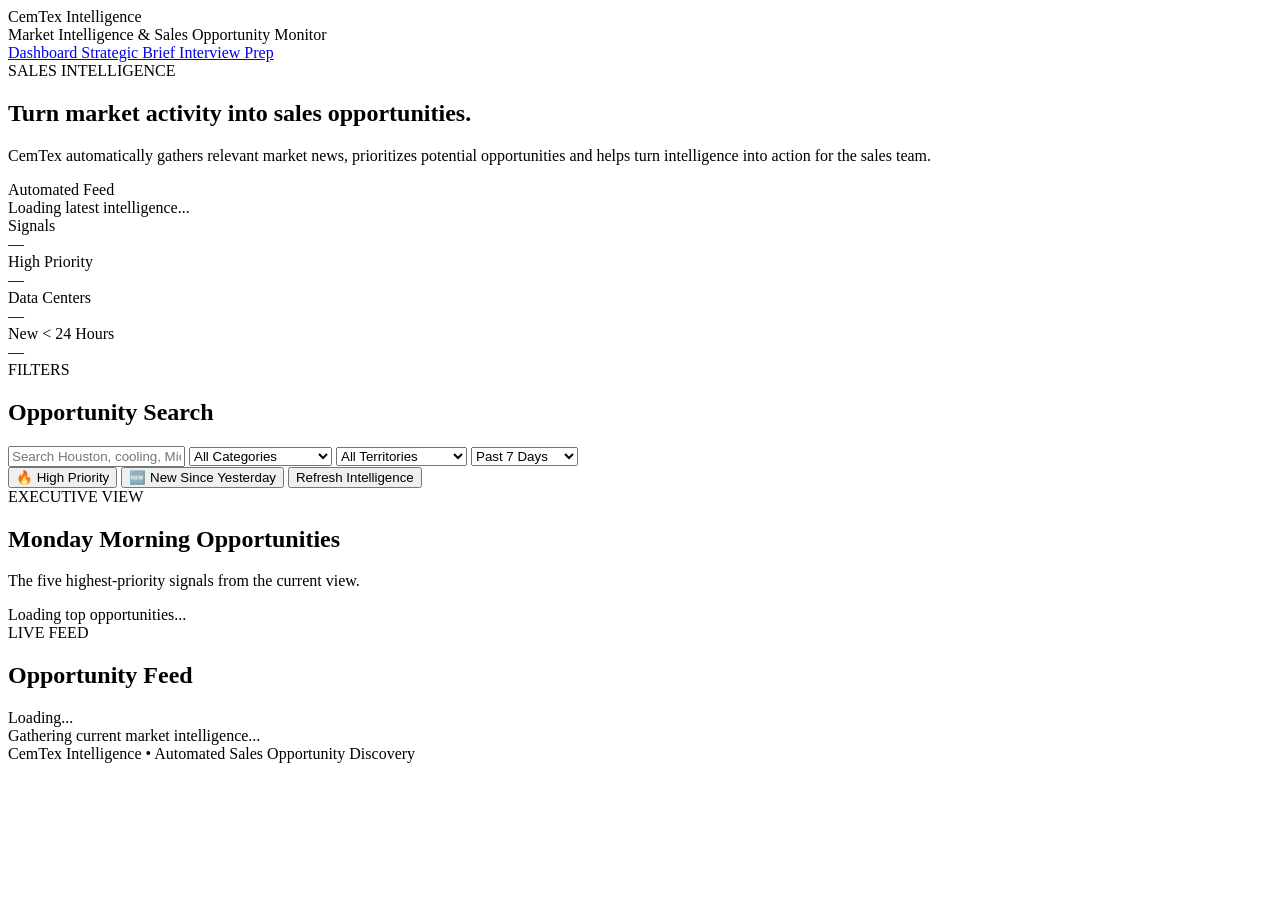
==== commit c5abc7bf: "Update index.html" ====
--- a/index.html
+++ b/index.html
@@ -2,3641 +2,432 @@
 <html lang="en">
 
 <head>
-
-<meta charset="UTF-8">
-
-<meta
-  name="viewport"
-  content="width=device-width, initial-scale=1.0"
->
-
-<title>CemTex Intelligence</title>
-
-
-<style>
-
-:root {
-
-  --bg: #080d16;
-
-  --panel: #111827;
-
-  --panel2: #172033;
-
-  --panel3: #1e293b;
-
-  --text: #f8fafc;
-
-  --muted: #94a3b8;
-
-  --line: #293548;
-
-  --blue: #3b82f6;
-
-  --green: #10b981;
-
-  --red: #ef4444;
-
-  --orange: #f59e0b;
-
-  --purple: #a855f7;
-
-  --cyan: #06b6d4;
-
-}
-
-
-
-* {
-
-  box-sizing: border-box;
-
-}
-
-
-
-body {
-
-  margin: 0;
-
-  font-family:
-    Arial,
-    Helvetica,
-    sans-serif;
-
-  background:
-    radial-gradient(
-      circle at top,
-      #111c30 0%,
-      #080d16 45%,
-      #050912 100%
-    );
-
-  background-attachment: fixed;
-
-  color: var(--text);
-
-}
-
-
-
-header {
-
-  background:
-    linear-gradient(
-      135deg,
-      #0f172a,
-      #111c33,
-      #172554
-    );
-
-  border-bottom:
-    1px solid #24324a;
-
-  padding:
-    34px 20px;
-
-}
-
-
-
-.header-wrap {
-
-  max-width: 1280px;
-
-  margin: auto;
-
-}
-
-
-
-.brand {
-
-  font-size: 36px;
-
-  font-weight: 800;
-
-  letter-spacing: -1px;
-
-}
-
-
-
-.subtitle {
-
-  margin-top: 5px;
-
-  font-size: 17px;
-
-  color: #dbeafe;
-
-}
-
-
-
-.tagline {
-
-  margin-top: 10px;
-
-  font-size: 13px;
-
-  color: #60a5fa;
-
-}
-
-
-
-.container {
-
-  width: 94%;
-
-  max-width: 1280px;
-
-  margin:
-    24px auto 45px;
-
-}
-
-
-
-.stats {
-
-  display: grid;
-
-  grid-template-columns:
-    repeat(4, 1fr);
-
-  gap: 14px;
-
-  margin-bottom: 20px;
-
-}
-
-
-
-.stat-card {
-
-  background:
-    linear-gradient(
-      145deg,
-      #111827,
-      #172033
-    );
-
-  border:
-    1px solid var(--line);
-
-  border-radius: 14px;
-
-  padding: 20px;
-
-  box-shadow:
-    0 8px 25px
-    rgba(0,0,0,.22);
-
-}
-
-
-
-.stat-label {
-
-  color: var(--muted);
-
-  font-size: 11px;
-
-  font-weight: 700;
-
-  letter-spacing: .8px;
-
-  text-transform: uppercase;
-
-}
-
-
-
-.stat-number {
-
-  margin-top: 6px;
-
-  font-size: 31px;
-
-  font-weight: 800;
-
-}
-
-
-
-.panel {
-
-  background:
-    rgba(
-      17,
-      24,
-      39,
-      .96
-    );
-
-  border:
-    1px solid var(--line);
-
-  border-radius: 14px;
-
-  padding: 22px;
-
-  margin-bottom: 20px;
-
-  box-shadow:
-    0 8px 25px
-    rgba(0,0,0,.18);
-
-}
-
-
-
-.panel-title {
-
-  font-size: 19px;
-
-  font-weight: 750;
-
-  margin-bottom: 15px;
-
-}
-
-
-
-.panel-description {
-
-  color: var(--muted);
-
-  font-size: 12px;
-
-  margin-top: -8px;
-
-  margin-bottom: 16px;
-
-}
-
-
-
-.categories {
-
-  display: grid;
-
-  grid-template-columns:
-    repeat(4, 1fr);
-
-  gap: 10px;
-
-}
-
-
-
-.category {
-
-  border:
-    2px solid #263449;
-
-  background: #0e1625;
-
-  border-radius: 11px;
-
-  padding: 14px;
-
-  cursor: pointer;
-
-  transition: .18s;
-
-}
-
-
-
-.category:hover {
-
-  border-color: #475569;
-
-}
-
-
-
-.category.active {
-
-  border-color:
-    var(--blue);
-
-  background:
-    rgba(
-      37,
-      99,
-      235,
-      .14
-    );
-
-}
-
-
-
-.category-name {
-
-  font-weight: 700;
-
-  margin-bottom: 5px;
-
-}
-
-
-
-.category-description {
-
-  color: var(--muted);
-
-  font-size: 12px;
-
-  line-height: 1.4;
-
-}
-
-
-
-.controls {
-
-  display: flex;
-
-  flex-wrap: wrap;
-
-  gap: 10px;
-
-  align-items: center;
-
-}
-
-
-
-input,
-select {
-
-  border:
-    1px solid #334155;
-
-  background: #0b1220;
-
-  color: var(--text);
-
-  border-radius: 8px;
-
-  padding:
-    11px 12px;
-
-  font-size: 14px;
-
-}
-
-
-
-input::placeholder {
-
-  color: #64748b;
-
-}
-
-
-
-input {
-
-  flex: 1;
-
-  min-width: 240px;
-
-}
-
-
-
-button {
-
-  border: none;
-
-  border-radius: 8px;
-
-  padding:
-    11px 16px;
-
-  cursor: pointer;
-
-  font-size: 13px;
-
-  font-weight: 750;
-
-  transition: .15s;
-
-}
-
-
-
-button:hover {
-
-  transform:
-    translateY(-1px);
-
-}
-
-
-
-.primary {
-
-  background:
-    var(--green);
-
-  color: white;
-
-}
-
-
-
-.blue {
-
-  background:
-    var(--blue);
-
-  color: white;
-
-}
-
-
-
-.secondary {
-
-  background:
-    #263449;
-
-  color: #e2e8f0;
-
-}
-
-
-
-.filter-button.active {
-
-  background:
-    #7f1d1d;
-
-  color: #fecaca;
-
-}
-
-
-
-.purple-button.active {
-
-  background:
-    #581c87;
-
-  color: #e9d5ff;
-
-}
-
-
-
-.cyan-button.active {
-
-  background:
-    #164e63;
-
-  color: #cffafe;
-
-}
-
-
-
-.chips {
-
-  display: flex;
-
-  gap: 8px;
-
-  flex-wrap: wrap;
-
-  margin-top: 14px;
-
-}
-
-
-
-.chip {
-
-  background: #172033;
-
-  border:
-    1px solid #334155;
-
-  border-radius: 16px;
-
-  color: #cbd5e1;
-
-  padding:
-    6px 10px;
-
-  font-size: 12px;
-
-  cursor: pointer;
-
-}
-
-
-
-.chip:hover {
-
-  border-color:
-    var(--red);
-
-  color: white;
-
-}
-
-
-
-.status-row {
-
-  display: flex;
-
-  justify-content:
-    space-between;
-
-  gap: 10px;
-
-  flex-wrap: wrap;
-
-  margin-top: 14px;
-
-  color: var(--muted);
-
-  font-size: 12px;
-
-}
-
-
-
-.section-heading {
-
-  display: flex;
-
-  justify-content:
-    space-between;
-
-  align-items: end;
-
-  gap: 12px;
-
-  margin:
-    25px 0 12px;
-
-}
-
-
-
-.section-heading h2 {
-
-  margin: 0;
-
-  font-size: 22px;
-
-}
-
-
-
-.section-sub {
-
-  color: var(--muted);
-
-  font-size: 12px;
-
-}
-
-
-
-.monday-wrap {
-
-  display: grid;
-
-  grid-template-columns:
-    repeat(5, 1fr);
-
-  gap: 10px;
-
-  margin-bottom: 25px;
-
-}
-
-
-
-.monday-card {
-
-  background:
-    linear-gradient(
-      145deg,
-      #121c2f,
-      #151f32
-    );
-
-  border:
-    1px solid #334155;
-
-  border-top:
-    3px solid
-    var(--green);
-
-  border-radius: 11px;
-
-  padding: 15px;
-
-  min-height: 215px;
-
-}
-
-
-
-.monday-rank {
-
-  color:
-    var(--green);
-
-  font-size: 11px;
-
-  font-weight: 800;
-
-  text-transform: uppercase;
-
-}
-
-
-
-.monday-card h3 {
-
-  font-size: 14px;
-
-  line-height: 1.4;
-
-  margin:
-    8px 0;
-
-}
-
-
-
-.monday-card h3 a {
-
-  color: white;
-
-  text-decoration: none;
-
-}
-
-
-
-.monday-card h3 a:hover {
-
-  color: #60a5fa;
-
-}
-
-
-
-.monday-meta {
-
-  color: var(--muted);
-
-  font-size: 10px;
-
-  margin-bottom: 9px;
-
-}
-
-
-
-.monday-score {
-
-  display: inline-block;
-
-  background:
-    rgba(
-      239,
-      68,
-      68,
-      .14
-    );
-
-  color: #fca5a5;
-
-  border-radius: 10px;
-
-  padding:
-    4px 7px;
-
-  font-size: 10px;
-
-  font-weight: 750;
-
-}
-
-
-
-.article {
-
-  background:
-    linear-gradient(
-      145deg,
-      #111827,
-      #141d2d
-    );
-
-  border:
-    1px solid var(--line);
-
-  border-left:
-    5px solid
-    var(--blue);
-
-  border-radius: 12px;
-
-  padding: 20px;
-
-  margin-bottom: 14px;
-
-  box-shadow:
-    0 6px 20px
-    rgba(0,0,0,.16);
-
-}
-
-
-
-.article.high {
-
-  border-left-color:
-    var(--red);
-
-}
-
-
-
-.article.medium {
-
-  border-left-color:
-    var(--orange);
-
-}
-
-
-
-.badges {
-
-  display: flex;
-
-  gap: 7px;
-
-  flex-wrap: wrap;
-
-  margin-bottom: 10px;
-
-}
-
-
-
-.badge {
-
-  display: inline-block;
-
-  padding:
-    5px 9px;
-
-  border-radius: 12px;
-
-  font-size: 10px;
-
-  font-weight: 750;
-
-}
-
-
-
-.score-high {
-
-  background:
-    rgba(
-      239,
-      68,
-      68,
-      .14
-    );
-
-  color: #fca5a5;
-
-}
-
-
-
-.score-medium {
-
-  background:
-    rgba(
-      245,
-      158,
-      11,
-      .15
-    );
-
-  color: #fcd34d;
-
-}
-
-
-
-.score-normal {
-
-  background:
-    rgba(
-      59,
-      130,
-      246,
-      .15
-    );
-
-  color: #93c5fd;
-
-}
-
-
-
-.category-badge {
-
-  background:
-    rgba(
-      16,
-      185,
-      129,
-      .13
-    );
-
-  color: #6ee7b7;
-
-}
-
-
-
-.new-badge {
-
-  background:
-    rgba(
-      168,
-      85,
-      247,
-      .16
-    );
-
-  color: #d8b4fe;
-
-}
-
-
-
-.target-badge {
-
-  background:
-    rgba(
-      6,
-      182,
-      212,
-      .15
-    );
-
-  color: #67e8f9;
-
-}
-
-
-
-.territory-badge {
-
-  background:
-    rgba(
-      59,
-      130,
-      246,
-      .13
-    );
-
-  color: #bfdbfe;
-
-}
-
-
-
-.article h3 {
-
-  margin:
-    3px 0 8px;
-
-  font-size: 19px;
-
-  line-height: 1.35;
-
-}
-
-
-
-.article h3 a {
-
-  color: #f8fafc;
-
-  text-decoration: none;
-
-}
-
-
-
-.article h3 a:hover {
-
-  color: #60a5fa;
-
-}
-
-
-
-.meta {
-
-  color: var(--muted);
-
-  font-size: 12px;
-
-}
-
-
-
-.sales-angle {
-
-  background: #0b1220;
-
-  border:
-    1px solid #263449;
-
-  border-radius: 8px;
-
-  padding: 12px;
-
-  margin-top: 12px;
-
-  font-size: 13px;
-
-  line-height: 1.5;
-
-  color: #cbd5e1;
-
-}
-
-
-
-.sales-angle strong {
-
-  color: white;
-
-}
-
-
-
-.rep-row {
-
-  display: flex;
-
-  align-items: center;
-
-  gap: 8px;
-
-  flex-wrap: wrap;
-
-  margin-top: 12px;
-
-}
-
-
-
-.rep-label {
-
-  color: var(--muted);
-
-  font-size: 11px;
-
-  font-weight: 700;
-
-}
-
-
-
-.rep-select {
-
-  padding:
-    7px 9px;
-
-  font-size: 11px;
-
-}
-
-
-
-.trigger {
-
-  margin-top: 8px;
-
-  color: #64748b;
-
-  font-size: 10px;
-
-}
-
-
-
-.empty,
-.loading,
-.error {
-
-  background:
-    var(--panel);
-
-  border:
-    1px solid var(--line);
-
-  border-radius: 12px;
-
-  text-align: center;
-
-  padding:
-    45px 25px;
-
-  color: var(--muted);
-
-}
-
-
-
-.error {
-
-  border-color: #7f1d1d;
-
-  color: #fca5a5;
-
-}
-
-
-
-.demo-warning {
-
-  display: none;
-
-  background:
-    #422006;
-
-  border:
-    1px solid #92400e;
-
-  color: #fed7aa;
-
-  padding:
-    10px 12px;
-
-  border-radius: 8px;
-
-  font-size: 12px;
-
-  margin-bottom: 15px;
-
-}
-
-
-
-footer {
-
-  text-align: center;
-
-  color: #64748b;
-
-  padding: 30px;
-
-  font-size: 11px;
-
-}
-
-
-
-@media(max-width:1100px) {
-
-  .monday-wrap {
-
-    grid-template-columns:
-      repeat(3, 1fr);
-
-  }
-
-}
-
-
-
-@media(max-width:900px) {
-
-  .stats,
-  .categories {
-
-    grid-template-columns:
-      repeat(2,1fr);
-
-  }
-
-}
-
-
-
-@media(max-width:620px) {
-
-  .stats,
-  .categories,
-  .monday-wrap {
-
-    grid-template-columns:
-      1fr;
-
-  }
-
-
-  .brand {
-
-    font-size: 28px;
-
-  }
-
-
-  input {
-
-    min-width: 100%;
-
-  }
-
-}
-
-</style>
-
+  <meta charset="UTF-8">
+
+  <meta
+    name="viewport"
+    content="width=device-width, initial-scale=1.0"
+  >
+
+  <title>CemTex Intelligence</title>
+
+  <link
+    rel="stylesheet"
+    href="style.css"
+  >
 </head>
 
 
 <body>
 
 
-<header>
-
-<div class="header-wrap">
-
-  <div class="brand">
-    CemTex Intelligence
+<header class="topbar">
+
+  <div class="topbar-inner">
+
+    <div>
+
+      <div class="brand">
+        CemTex Intelligence
+      </div>
+
+      <div class="tagline">
+        Market Intelligence & Sales Opportunity Monitor
+      </div>
+
+    </div>
+
+
+    <nav class="nav">
+
+      <a
+        href="index.html"
+        class="nav-link active"
+      >
+        Dashboard
+      </a>
+
+      <a
+        href="strategy.html"
+        class="nav-link"
+      >
+        Strategic Brief
+      </a>
+
+      <a
+        href="prep.html"
+        class="nav-link"
+      >
+        Interview Prep
+      </a>
+
+    </nav>
+
   </div>
 
-  <div class="subtitle">
-    Market Intelligence & Sales Opportunity Monitor
-  </div>
-
-  <div class="tagline">
-    Turning market activity into actionable sales intelligence.
-  </div>
-
-</div>
-
 </header>
 
 
 
-<div class="container">
-
-
-<div class="stats">
-
-
-  <div class="stat-card">
-
-    <div class="stat-label">
-      Signals Showing
-    </div>
+<main class="container">
+
+
+  <!-- HERO -->
+
+  <section class="hero">
+
+    <div>
+
+      <div class="eyebrow">
+        SALES INTELLIGENCE
+      </div>
+
+      <h1>
+        Turn market activity into sales opportunities.
+      </h1>
+
+      <p>
+        CemTex automatically gathers relevant market news,
+        prioritizes potential opportunities and helps turn
+        intelligence into action for the sales team.
+      </p>
+
+    </div>
+
+
+    <div class="feed-status-box">
+
+      <span class="status-dot"></span>
+
+      <div>
+
+        <div class="status-title">
+          Automated Feed
+        </div>
+
+        <div id="feedUpdated">
+          Loading latest intelligence...
+        </div>
+
+      </div>
+
+    </div>
+
+  </section>
+
+
+
+  <!-- STATS -->
+
+  <section class="stats">
+
+    <div class="stat-card">
+
+      <div class="stat-label">
+        Signals
+      </div>
+
+      <div
+        class="stat-number"
+        id="articleCount"
+      >
+        —
+      </div>
+
+    </div>
+
+
+    <div class="stat-card">
+
+      <div class="stat-label">
+        High Priority
+      </div>
+
+      <div
+        class="stat-number"
+        id="highCount"
+      >
+        —
+      </div>
+
+    </div>
+
+
+    <div class="stat-card">
+
+      <div class="stat-label">
+        Data Centers
+      </div>
+
+      <div
+        class="stat-number"
+        id="dataCenterCount"
+      >
+        —
+      </div>
+
+    </div>
+
+
+    <div class="stat-card">
+
+      <div class="stat-label">
+        New &lt; 24 Hours
+      </div>
+
+      <div
+        class="stat-number"
+        id="newCount"
+      >
+        —
+      </div>
+
+    </div>
+
+  </section>
+
+
+
+  <!-- FILTERS -->
+
+  <section class="panel">
+
+    <div class="section-heading">
+
+      <div>
+
+        <div class="eyebrow">
+          FILTERS
+        </div>
+
+        <h2>
+          Opportunity Search
+        </h2>
+
+      </div>
+
+    </div>
+
+
+    <div class="filter-grid">
+
+
+      <input
+        id="searchFilter"
+        type="text"
+        placeholder="Search Houston, cooling, Microsoft, LNG..."
+      >
+
+
+      <select id="categoryFilter">
+
+        <option value="All">
+          All Categories
+        </option>
+
+        <option value="Data Centers">
+          Data Centers
+        </option>
+
+        <option value="Industrial Expansion">
+          Industrial Expansion
+        </option>
+
+        <option value="Energy & Process">
+          Energy & Process
+        </option>
+
+        <option value="Platform Watch">
+          Platform Watch
+        </option>
+
+      </select>
+
+
+      <select id="territoryFilter">
+
+        <option value="All">
+          All Territories
+        </option>
+
+        <option value="Texas / Gulf Coast">
+          Texas / Gulf Coast
+        </option>
+
+        <option value="Texas">
+          Texas
+        </option>
+
+        <option value="Houston">
+          Houston
+        </option>
+
+        <option value="Louisiana">
+          Louisiana
+        </option>
+
+      </select>
+
+
+      <select id="timeFilter">
+
+        <option value="1">
+          Past 24 Hours
+        </option>
+
+        <option value="3">
+          Past 3 Days
+        </option>
+
+        <option
+          value="7"
+          selected
+        >
+          Past 7 Days
+        </option>
+
+        <option value="14">
+          Past 14 Days
+        </option>
+
+        <option value="31">
+          Past Month
+        </option>
+
+        <option value="0">
+          All Saved
+        </option>
+
+      </select>
+
+
+    </div>
+
+
+    <div class="button-row">
+
+      <button
+        id="highPriorityButton"
+        class="filter-button"
+      >
+        🔥 High Priority
+      </button>
+
+      <button
+        id="newButton"
+        class="filter-button"
+      >
+        🆕 New Since Yesterday
+      </button>
+
+      <button
+        id="refreshButton"
+        class="primary-button"
+      >
+        Refresh Intelligence
+      </button>
+
+    </div>
+
+  </section>
+
+
+
+  <!-- MONDAY MORNING -->
+
+  <section>
+
+    <div class="section-heading">
+
+      <div>
+
+        <div class="eyebrow">
+          EXECUTIVE VIEW
+        </div>
+
+        <h2>
+          Monday Morning Opportunities
+        </h2>
+
+        <p>
+          The five highest-priority signals from the current view.
+        </p>
+
+      </div>
+
+    </div>
+
 
     <div
-      class="stat-number"
-      id="articleCount"
+      class="priority-grid"
+      id="priorityFeed"
     >
-      0
-    </div>
-
-  </div>
-
-
-
-  <div class="stat-card">
-
-    <div class="stat-label">
-      High Priority
-    </div>
-
-    <div
-      class="stat-number"
-      id="highCount"
-    >
-      0
-    </div>
-
-  </div>
-
-
-
-  <div class="stat-card">
-
-    <div class="stat-label">
-      Data Center Signals
-    </div>
-
-    <div
-      class="stat-number"
-      id="dataCenterCount"
-    >
-      0
-    </div>
-
-  </div>
-
-
-
-  <div class="stat-card">
-
-    <div class="stat-label">
-      New Since Yesterday
-    </div>
-
-    <div
-      class="stat-number"
-      id="newCount"
-    >
-      0
-    </div>
-
-  </div>
-
-
-</div>
-
-
-
-<div class="panel">
-
-  <div class="panel-title">
-    Intelligence Channels
-  </div>
-
-
-  <div class="categories">
-
-
-    <div
-      class="category active"
-      data-category="Data Centers"
-      onclick="toggleCategory(this)"
-    >
-
-      <div class="category-name">
-        🖥️ Data Centers
-      </div>
-
-      <div class="category-description">
-        Cooling, liquid cooling,
-        hyperscale builds and campuses.
-      </div>
-
-    </div>
-
-
-
-    <div
-      class="category active"
-      data-category="Industrial Expansion"
-      onclick="toggleCategory(this)"
-    >
-
-      <div class="category-name">
-        🏭 Industrial Expansion
-      </div>
-
-      <div class="category-description">
-        New plants, manufacturing,
-        construction and capital projects.
-      </div>
-
-    </div>
-
-
-
-    <div
-      class="category active"
-      data-category="Energy & Process"
-      onclick="toggleCategory(this)"
-    >
-
-      <div class="category-name">
-        ⚙️ Energy & Process
-      </div>
-
-      <div class="category-description">
-        Refinery, petrochemical,
-        LNG and chemical activity.
-      </div>
-
-    </div>
-
-
-
-    <div
-      class="category active"
-      data-category="Platform Watch"
-      onclick="toggleCategory(this)"
-    >
-
-      <div class="category-name">
-        👁️ Platform Watch
-      </div>
-
-      <div class="category-description">
-        Texcel, SHF, OmegaOne,
-        APG and Harbour developments.
-      </div>
-
-    </div>
-
-
-  </div>
-
-</div>
-
-
-
-<div class="panel">
-
-  <div class="panel-title">
-    🎯 Target Account Watch
-  </div>
-
-  <div class="panel-description">
-    Add companies you want the sales team
-    to watch for trigger events.
-  </div>
-
-
-  <div class="controls">
-
-    <input
-      id="targetInput"
-      placeholder="Example: Microsoft, ExxonMobil, Dow..."
-    >
-
-    <button
-      class="blue"
-      onclick="addTarget()"
-    >
-      Add Target
-    </button>
-
-  </div>
-
-
-  <div
-    class="chips"
-    id="targetList"
-  ></div>
-
-</div>
-
-
-
-<div class="panel">
-
-  <div class="panel-title">
-    👤 Sales Team
-  </div>
-
-  <div class="panel-description">
-    Add team members and assign
-    intelligence signals directly to a rep.
-  </div>
-
-
-  <div class="controls">
-
-    <input
-      id="repInput"
-      placeholder="Add salesperson..."
-    >
-
-    <button
-      class="blue"
-      onclick="addRep()"
-    >
-      Add Rep
-    </button>
-
-  </div>
-
-
-  <div
-    class="chips"
-    id="repList"
-  ></div>
-
-</div>
-
-
-
-<div class="panel">
-
-  <div class="panel-title">
-    Opportunity Filters
-  </div>
-
-
-  <div class="controls">
-
-
-    <input
-      id="textFilter"
-      placeholder="Search: cooling, Houston, Microsoft..."
-    >
-
-
-
-    <select id="territoryFilter">
-
-      <option value="All">
-        All Territories
-      </option>
-
-      <option value="Texas / Gulf Coast">
-        Texas / Gulf Coast
-      </option>
-
-      <option value="Houston">
-        Houston Area
-      </option>
-
-      <option value="Texas">
-        Texas
-      </option>
-
-      <option value="Louisiana">
-        Louisiana
-      </option>
-
-      <option value="Southeast">
-        Southeast
-      </option>
-
-    </select>
-
-
-
-    <select id="timeSpan">
-
-      <option value="1">
-        Past 24 Hours
-      </option>
-
-      <option value="3">
-        Past 3 Days
-      </option>
-
-      <option
-        value="7"
-        selected
-      >
-        Past 7 Days
-      </option>
-
-      <option value="14">
-        Past 14 Days
-      </option>
-
-      <option value="31">
-        Past Month
-      </option>
-
-      <option value="0">
-        All Saved
-      </option>
-
-    </select>
-
-
-
-    <button
-      class="secondary filter-button"
-      id="highButton"
-      onclick="toggleHigh()"
-    >
-      🔥 High Priority
-    </button>
-
-
-
-    <button
-      class="secondary purple-button"
-      id="newButton"
-      onclick="toggleNew()"
-    >
-      🆕 New Since Yesterday
-    </button>
-
-
-
-    <button
-      class="secondary cyan-button"
-      id="targetButton"
-      onclick="toggleTargets()"
-    >
-      🎯 Target Accounts
-    </button>
-
-
-
-    <button
-      class="primary"
-      onclick="loadFeed()"
-    >
-      Refresh Feed
-    </button>
-
-
-
-    <button
-      class="secondary"
-      onclick="loadDemo()"
-    >
-      Demo Mode
-    </button>
-
-
-  </div>
-
-
-  <div class="status-row">
-
-    <div id="feedStatus">
-      Loading intelligence...
-    </div>
-
-    <div id="feedUpdated"></div>
-
-  </div>
-
-</div>
-
-
-
-<div
-  class="demo-warning"
-  id="demoWarning"
->
-  Demo Mode is active.
-  Sample opportunities are being shown
-  for presentation/testing only.
-</div>
-
-
-
-<div class="section-heading">
-
-  <div>
-
-    <h2>
-      ⭐ Monday Morning Opportunities
-    </h2>
-
-    <div class="section-sub">
-      Top five opportunities from the current view.
-    </div>
-
-  </div>
-
-</div>
-
-
-
-<div
-  class="monday-wrap"
-  id="mondayFeed"
-></div>
-
-
-
-<div class="section-heading">
-
-  <div>
-
-    <h2>
-      Opportunity Feed
-    </h2>
-
-    <div class="section-sub">
-      Market activity ranked for sales relevance.
-    </div>
-
-  </div>
-
-
-  <div
-    class="section-sub"
-    id="resultCount"
-  >
-    Loading...
-  </div>
-
-</div>
-
-
-
-<div id="articles">
-
-  <div class="loading">
-    🔎 Loading current market intelligence...
-  </div>
-
-</div>
-
-
-</div>
+
+      <div class="loading-card">
+        Loading top opportunities...
+      </div>
+
+    </div>
+
+  </section>
+
+
+
+  <!-- MAIN FEED -->
+
+  <section>
+
+    <div class="section-heading feed-heading">
+
+      <div>
+
+        <div class="eyebrow">
+          LIVE FEED
+        </div>
+
+        <h2>
+          Opportunity Feed
+        </h2>
+
+      </div>
+
+
+      <div
+        id="resultCount"
+        class="result-count"
+      >
+        Loading...
+      </div>
+
+    </div>
+
+
+    <div id="articleFeed">
+
+      <div class="loading-card">
+        Gathering current market intelligence...
+      </div>
+
+    </div>
+
+  </section>
+
+
+</main>
 
 
 
 <footer>
 
-CemTex Intelligence •
-Automated Sales Opportunity Discovery Prototype
+  CemTex Intelligence
+  <span>•</span>
+  Automated Sales Opportunity Discovery
 
 </footer>
 
 
 
-<script>
-
-
-let allArticles = [];
-
-let filteredArticles = [];
-
-let highOnly = false;
-
-let newOnly = false;
-
-let targetOnly = false;
-
-
-
-let targetAccounts =
-
-JSON.parse(
-  localStorage.getItem(
-    "cemtexTargets"
-  )
-) || [
-
-  "Microsoft",
-  "Amazon",
-  "Google",
-  "Meta",
-  "Apple"
-
-];
-
-
-
-let salesTeam =
-
-JSON.parse(
-  localStorage.getItem(
-    "cemtexTeam"
-  )
-) || [];
-
-
-
-let assignments =
-
-JSON.parse(
-  localStorage.getItem(
-    "cemtexAssignments"
-  )
-) || {};
-
-
-
-const territoryTerms = {
-
-
-  "Texas / Gulf Coast": [
-
-    "texas",
-    "houston",
-    "gulf coast",
-    "beaumont",
-    "baytown",
-    "freeport",
-    "port arthur",
-    "galveston",
-    "pasadena",
-    "conroe",
-    "corpus christi",
-    "lake charles",
-    "baton rouge",
-    "louisiana"
-
-  ],
-
-
-  "Houston": [
-
-    "houston",
-    "conroe",
-    "katy",
-    "cypress",
-    "baytown",
-    "pasadena",
-    "the woodlands",
-    "galveston"
-
-  ],
-
-
-  "Texas": [
-
-    "texas",
-    "houston",
-    "dallas",
-    "fort worth",
-    "austin",
-    "san antonio",
-    "beaumont",
-    "midland",
-    "odessa",
-    "corpus christi",
-    "amarillo",
-    "conroe"
-
-  ],
-
-
-  "Louisiana": [
-
-    "louisiana",
-    "lake charles",
-    "baton rouge",
-    "new orleans",
-    "shreveport",
-    "lafayette"
-
-  ],
-
-
-  "Southeast": [
-
-    "alabama",
-    "mississippi",
-    "georgia",
-    "florida",
-    "arkansas",
-    "tennessee",
-    "north carolina",
-    "south carolina"
-
-  ]
-
-};
-
-
-
-function saveTargets() {
-
-  localStorage.setItem(
-    "cemtexTargets",
-    JSON.stringify(
-      targetAccounts
-    )
-  );
-
-}
-
-
-
-function saveTeam() {
-
-  localStorage.setItem(
-    "cemtexTeam",
-    JSON.stringify(
-      salesTeam
-    )
-  );
-
-}
-
-
-
-function saveAssignments() {
-
-  localStorage.setItem(
-    "cemtexAssignments",
-    JSON.stringify(
-      assignments
-    )
-  );
-
-}
-
-
-
-function displayTargets() {
-
-  const container =
-    document.getElementById(
-      "targetList"
-    );
-
-
-  container.innerHTML = "";
-
-
-  targetAccounts.forEach(
-    (target,index) => {
-
-
-      const chip =
-        document.createElement(
-          "span"
-        );
-
-
-      chip.className =
-        "chip";
-
-
-      chip.textContent =
-        target + " ×";
-
-
-      chip.onclick =
-        function() {
-
-          targetAccounts.splice(
-            index,
-            1
-          );
-
-          saveTargets();
-
-          displayTargets();
-
-          applyFilters();
-
-        };
-
-
-      container.appendChild(
-        chip
-      );
-
-    }
-  );
-
-}
-
-
-
-function addTarget() {
-
-  const input =
-    document.getElementById(
-      "targetInput"
-    );
-
-
-  const value =
-    input.value.trim();
-
-
-  if (
-    value &&
-    !targetAccounts.some(
-      target =>
-        target.toLowerCase() ===
-        value.toLowerCase()
-    )
-  ) {
-
-    targetAccounts.push(
-      value
-    );
-
-    saveTargets();
-
-    displayTargets();
-
-    applyFilters();
-
-  }
-
-
-  input.value = "";
-
-}
-
-
-
-function displayTeam() {
-
-  const container =
-    document.getElementById(
-      "repList"
-    );
-
-
-  container.innerHTML = "";
-
-
-  if (
-    salesTeam.length === 0
-  ) {
-
-    container.innerHTML =
-      '<span style="color:#64748b;font-size:12px;">No reps added yet.</span>';
-
-    return;
-
-  }
-
-
-  salesTeam.forEach(
-    (rep,index) => {
-
-
-      const chip =
-        document.createElement(
-          "span"
-        );
-
-
-      chip.className =
-        "chip";
-
-
-      chip.textContent =
-        rep + " ×";
-
-
-      chip.onclick =
-        function() {
-
-          salesTeam.splice(
-            index,
-            1
-          );
-
-          saveTeam();
-
-          displayTeam();
-
-          renderAll();
-
-        };
-
-
-      container.appendChild(
-        chip
-      );
-
-    }
-  );
-
-}
-
-
-
-function addRep() {
-
-  const input =
-    document.getElementById(
-      "repInput"
-    );
-
-
-  const value =
-    input.value.trim();
-
-
-  if (
-    value &&
-    !salesTeam.some(
-      rep =>
-        rep.toLowerCase() ===
-        value.toLowerCase()
-    )
-  ) {
-
-    salesTeam.push(
-      value
-    );
-
-    saveTeam();
-
-    displayTeam();
-
-    renderAll();
-
-  }
-
-
-  input.value = "";
-
-}
-
-
-
-function toggleCategory(element) {
-
-  element.classList.toggle(
-    "active"
-  );
-
-  applyFilters();
-
-}
-
-
-
-function getSelectedCategories() {
-
-  return Array.from(
-    document.querySelectorAll(
-      ".category.active"
-    )
-  ).map(
-    element =>
-      element.dataset.category
-  );
-
-}
-
-
-
-function toggleHigh() {
-
-  highOnly =
-    !highOnly;
-
-
-  document
-    .getElementById(
-      "highButton"
-    )
-    .classList
-    .toggle(
-      "active",
-      highOnly
-    );
-
-
-  applyFilters();
-
-}
-
-
-
-function toggleNew() {
-
-  newOnly =
-    !newOnly;
-
-
-  document
-    .getElementById(
-      "newButton"
-    )
-    .classList
-    .toggle(
-      "active",
-      newOnly
-    );
-
-
-  applyFilters();
-
-}
-
-
-
-function toggleTargets() {
-
-  targetOnly =
-    !targetOnly;
-
-
-  document
-    .getElementById(
-      "targetButton"
-    )
-    .classList
-    .toggle(
-      "active",
-      targetOnly
-    );
-
-
-  applyFilters();
-
-}
-
-
-
-function normalizeArticle(article) {
-
-  return {
-
-    title:
-      article.title ||
-      "Untitled Article",
-
-    url:
-      safeUrl(
-        article.url
-      )
-        ? article.url
-        : "#",
-
-    source:
-      article.source ||
-      "News Source",
-
-    publishedAt:
-      article.published_at ||
-      null,
-
-    category:
-      article.category ||
-      "Market Intelligence",
-
-    score:
-      Number(
-        article.score
-      ) || 50,
-
-    salesAngle:
-      article.sales_angle ||
-      "Review for possible customer, competitive or territory implications.",
-
-    matchedQuery:
-      article.matched_query ||
-      ""
-
-  };
-
-}
-
-
-
-async function loadFeed() {
-
-  document
-    .getElementById(
-      "demoWarning"
-    )
-    .style.display =
-      "none";
-
-
-  document
-    .getElementById(
-      "feedStatus"
-    )
-    .textContent =
-      "Loading automated feed...";
-
-
-  try {
-
-
-    const response =
-      await fetch(
-        "news.json?v=" +
-        Date.now(),
-        {
-          cache:
-            "no-store"
-        }
-      );
-
-
-    if (
-      !response.ok
-    ) {
-
-      throw new Error(
-        "Unable to load news.json"
-      );
-
-    }
-
-
-    const data =
-      await response.json();
-
-
-    if (
-      !data ||
-      !Array.isArray(
-        data.articles
-      )
-    ) {
-
-      throw new Error(
-        "Invalid intelligence feed"
-      );
-
-    }
-
-
-    allArticles =
-      data.articles.map(
-        normalizeArticle
-      );
-
-
-    document
-      .getElementById(
-        "feedStatus"
-      )
-      .textContent =
-        "Automated feed loaded • " +
-        allArticles.length +
-        " saved signals";
-
-
-    if (
-      data.generated_at
-    ) {
-
-
-      const generated =
-        new Date(
-          data.generated_at
-        );
-
-
-      document
-        .getElementById(
-          "feedUpdated"
-        )
-        .textContent =
-          "Feed updated " +
-          generated.toLocaleString(
-            [],
-            {
-              month:
-                "short",
-
-              day:
-                "numeric",
-
-              hour:
-                "numeric",
-
-              minute:
-                "2-digit"
-            }
-          );
-
-    }
-
-
-    applyFilters();
-
-  }
-
-
-  catch(error) {
-
-
-    console.error(
-      error
-    );
-
-
-    document
-      .getElementById(
-        "feedStatus"
-      )
-      .textContent =
-        "Feed error";
-
-
-    document
-      .getElementById(
-        "articles"
-      )
-      .innerHTML =
-        `
-        <div class="error">
-          <strong>
-            Unable to load intelligence feed.
-          </strong>
-          <br><br>
-          Try Refresh Feed again.
-        </div>
-        `;
-
-  }
-
-}
-
-
-
-function combinedText(article) {
-
-  return [
-
-    article.title,
-
-    article.source,
-
-    article.category,
-
-    article.salesAngle,
-
-    article.matchedQuery
-
-  ]
-  .join(" ")
-  .toLowerCase();
-
-}
-
-
-
-function matchesTarget(article) {
-
-  const text =
-    combinedText(
-      article
-    );
-
-
-  return targetAccounts.some(
-    target =>
-      text.includes(
-        target.toLowerCase()
-      )
-  );
-
-}
-
-
-
-function matchesTerritory(
-  article,
-  territory
-) {
-
-  if (
-    territory ===
-    "All"
-  ) {
-
-    return true;
-
-  }
-
-
-  const terms =
-    territoryTerms[
-      territory
-    ] || [];
-
-
-  const text =
-    combinedText(
-      article
-    );
-
-
-  return terms.some(
-    term =>
-      text.includes(
-        term
-      )
-  );
-
-}
-
-
-
-function applyFilters() {
-
-  const categories =
-    getSelectedCategories();
-
-
-  const searchText =
-    document
-      .getElementById(
-        "textFilter"
-      )
-      .value
-      .trim()
-      .toLowerCase();
-
-
-  const territory =
-    document
-      .getElementById(
-        "territoryFilter"
-      )
-      .value;
-
-
-  const days =
-    Number(
-      document
-        .getElementById(
-          "timeSpan"
-        )
-        .value
-    );
-
-
-  const cutoff =
-    days > 0
-
-      ? Date.now() -
-        days *
-        86400000
-
-      : 0;
-
-
-
-  filteredArticles =
-    allArticles.filter(
-      article => {
-
-
-        if (
-          categories.length &&
-          !categories.includes(
-            article.category
-          )
-        ) {
-
-          return false;
-
-        }
-
-
-        if (
-          highOnly &&
-          article.score < 80
-        ) {
-
-          return false;
-
-        }
-
-
-        if (
-          newOnly &&
-          !isWithinHours(
-            article.publishedAt,
-            24
-          )
-        ) {
-
-          return false;
-
-        }
-
-
-        if (
-          targetOnly &&
-          !matchesTarget(
-            article
-          )
-        ) {
-
-          return false;
-
-        }
-
-
-        if (
-          !matchesTerritory(
-            article,
-            territory
-          )
-        ) {
-
-          return false;
-
-        }
-
-
-        if (
-          days > 0 &&
-          article.publishedAt
-        ) {
-
-
-          const published =
-            new Date(
-              article.publishedAt
-            ).getTime();
-
-
-          if (
-            !Number.isNaN(
-              published
-            ) &&
-            published < cutoff
-          ) {
-
-            return false;
-
-          }
-
-        }
-
-
-        if (
-          searchText &&
-          !combinedText(
-            article
-          ).includes(
-            searchText
-          )
-        ) {
-
-          return false;
-
-        }
-
-
-        return true;
-
-      }
-    );
-
-
-
-  filteredArticles.sort(
-    (a,b) =>
-      priorityScore(b) -
-      priorityScore(a)
-  );
-
-
-  renderAll();
-
-}
-
-
-
-function priorityScore(article) {
-
-  let score =
-    article.score;
-
-
-  if (
-    matchesTarget(
-      article
-    )
-  ) {
-
-    score += 8;
-
-  }
-
-
-  if (
-    isWithinHours(
-      article.publishedAt,
-      24
-    )
-  ) {
-
-    score += 4;
-
-  }
-
-
-  return score;
-
-}
-
-
-
-function renderAll() {
-
-  renderMonday();
-
-  displayArticles(
-    filteredArticles
-  );
-
-  updateStats(
-    filteredArticles
-  );
-
-
-  document
-    .getElementById(
-      "resultCount"
-    )
-    .textContent =
-      filteredArticles.length +
-      (
-        filteredArticles.length === 1
-
-          ? " intelligence signal"
-
-          : " intelligence signals"
-      );
-
-}
-
-
-
-function renderMonday() {
-
-  const container =
-    document.getElementById(
-      "mondayFeed"
-    );
-
-
-  container.innerHTML = "";
-
-
-  const topFive =
-    filteredArticles
-      .slice(0,5);
-
-
-  if (
-    topFive.length === 0
-  ) {
-
-    container.innerHTML =
-      `
-      <div
-        class="empty"
-        style="grid-column:1/-1;"
-      >
-        No current opportunities
-        match the selected filters.
-      </div>
-      `;
-
-    return;
-
-  }
-
-
-  topFive.forEach(
-    (article,index) => {
-
-
-      const card =
-        document.createElement(
-          "div"
-        );
-
-
-      card.className =
-        "monday-card";
-
-
-      card.innerHTML =
-        `
-
-        <div class="monday-rank">
-          #${index + 1}
-          Monday Priority
-        </div>
-
-        <h3>
-
-          <a
-            href="${escapeHtml(article.url)}"
-            target="_blank"
-            rel="noopener noreferrer"
-          >
-            ${escapeHtml(article.title)}
-          </a>
-
-        </h3>
-
-        <div class="monday-meta">
-          ${escapeHtml(article.source)}
-          •
-          ${formatDate(article.publishedAt)}
-        </div>
-
-        <span class="monday-score">
-          Score ${article.score}
-        </span>
-
-        ${
-          matchesTarget(article)
-
-          ? `
-            <div
-              style="
-                margin-top:8px;
-                color:#67e8f9;
-                font-size:10px;
-                font-weight:700;
-              "
-            >
-              🎯 TARGET ACCOUNT MATCH
-            </div>
-            `
-
-          : ""
-        }
-
-        `;
-
-
-      container.appendChild(
-        card
-      );
-
-    }
-  );
-
-}
-
-
-
-function displayArticles(articles) {
-
-  const container =
-    document.getElementById(
-      "articles"
-    );
-
-
-  if (
-    articles.length === 0
-  ) {
-
-    container.innerHTML =
-      `
-      <div class="empty">
-
-        <strong>
-          No matching opportunities.
-        </strong>
-
-        <br><br>
-
-        Try another territory,
-        time range or filter.
-
-      </div>
-      `;
-
-    return;
-
-  }
-
-
-  container.innerHTML = "";
-
-
-  articles.forEach(
-    article => {
-
-
-      const level =
-        article.score >= 80
-
-          ? "high"
-
-          : article.score >= 68
-
-            ? "medium"
-
-            : "normal";
-
-
-      const scoreClass =
-        article.score >= 80
-
-          ? "score-high"
-
-          : article.score >= 68
-
-            ? "score-medium"
-
-            : "score-normal";
-
-
-      const targetMatch =
-        matchesTarget(
-          article
-        );
-
-
-      const territory =
-        document
-          .getElementById(
-            "territoryFilter"
-          )
-          .value;
-
-
-      const territoryMatch =
-        territory !== "All" &&
-        matchesTerritory(
-          article,
-          territory
-        );
-
-
-      const key =
-        articleKey(
-          article
-        );
-
-
-      const assignedRep =
-        assignments[key] ||
-        "";
-
-
-      const card =
-        document.createElement(
-          "div"
-        );
-
-
-      card.className =
-        "article " +
-        level;
-
-
-      card.innerHTML =
-        `
-
-        <div class="badges">
-
-          <span
-            class="badge ${scoreClass}"
-          >
-            Opportunity Score:
-            ${article.score}
-          </span>
-
-
-          <span
-            class="badge category-badge"
-          >
-            ${escapeHtml(article.category)}
-          </span>
-
-
-          ${
-            isWithinHours(
-              article.publishedAt,
-              24
-            )
-
-            ? `
-              <span
-                class="badge new-badge"
-              >
-                🆕 New Since Yesterday
-              </span>
-              `
-
-            : ""
-          }
-
-
-          ${
-            targetMatch
-
-            ? `
-              <span
-                class="badge target-badge"
-              >
-                🎯 Target Account
-              </span>
-              `
-
-            : ""
-          }
-
-
-          ${
-            territoryMatch
-
-            ? `
-              <span
-                class="badge territory-badge"
-              >
-                📍 ${escapeHtml(territory)}
-              </span>
-              `
-
-            : ""
-          }
-
-        </div>
-
-
-        <h3>
-
-          <a
-            href="${escapeHtml(article.url)}"
-            target="_blank"
-            rel="noopener noreferrer"
-          >
-
-            ${escapeHtml(article.title)}
-
-          </a>
-
-        </h3>
-
-
-        <div class="meta">
-
-          ${escapeHtml(article.source)}
-
-          •
-
-          ${formatDate(
-            article.publishedAt
-          )}
-
-        </div>
-
-
-        <div class="sales-angle">
-
-          <strong>
-            Sales Intelligence:
-          </strong>
-
-          ${escapeHtml(
-            article.salesAngle
-          )}
-
-        </div>
-
-
-        <div class="rep-row">
-
-          <span class="rep-label">
-            Assigned Rep:
-          </span>
-
-          <select
-            class="rep-select"
-            data-key="${escapeHtml(key)}"
-          >
-
-            ${repOptions(
-              assignedRep
-            )}
-
-          </select>
-
-        </div>
-
-
-        ${
-          article.matchedQuery
-
-          ? `
-            <div class="trigger">
-
-              Triggered by:
-              ${escapeHtml(
-                article.matchedQuery
-              )}
-
-            </div>
-            `
-
-          : ""
-        }
-
-        `;
-
-
-      const select =
-        card.querySelector(
-          ".rep-select"
-        );
-
-
-      select.addEventListener(
-        "change",
-        function() {
-
-
-          if (
-            this.value
-          ) {
-
-            assignments[key] =
-              this.value;
-
-          }
-
-          else {
-
-            delete assignments[
-              key
-            ];
-
-          }
-
-
-          saveAssignments();
-
-        }
-      );
-
-
-      container.appendChild(
-        card
-      );
-
-    }
-  );
-
-}
-
-
-
-function repOptions(selected) {
-
-  let html =
-    `
-    <option value="">
-      Unassigned
-    </option>
-    `;
-
-
-  salesTeam.forEach(
-    rep => {
-
-
-      html +=
-        `
-        <option
-          value="${escapeHtml(rep)}"
-          ${
-            selected === rep
-              ? "selected"
-              : ""
-          }
-        >
-          ${escapeHtml(rep)}
-        </option>
-        `;
-
-    }
-  );
-
-
-  return html;
-
-}
-
-
-
-function updateStats(articles) {
-
-  document
-    .getElementById(
-      "articleCount"
-    )
-    .textContent =
-      articles.length;
-
-
-  document
-    .getElementById(
-      "highCount"
-    )
-    .textContent =
-      articles.filter(
-        article =>
-          article.score >= 80
-      ).length;
-
-
-  document
-    .getElementById(
-      "dataCenterCount"
-    )
-    .textContent =
-      articles.filter(
-        article =>
-          article.category ===
-          "Data Centers"
-      ).length;
-
-
-  document
-    .getElementById(
-      "newCount"
-    )
-    .textContent =
-      articles.filter(
-        article =>
-          isWithinHours(
-            article.publishedAt,
-            24
-          )
-      ).length;
-
-}
-
-
-
-function loadDemo() {
-
-  document
-    .getElementById(
-      "demoWarning"
-    )
-    .style.display =
-      "block";
-
-
-  document
-    .getElementById(
-      "feedStatus"
-    )
-    .textContent =
-      "Demo Mode";
-
-
-  document
-    .getElementById(
-      "feedUpdated"
-    )
-    .textContent =
-      "Sample presentation data";
-
-
-  allArticles = [
-
-
-    {
-
-      title:
-        "Microsoft Announces Major Texas Data Center Expansion",
-
-      url:
-        "#",
-
-      source:
-        "Sample Technology News",
-
-      publishedAt:
-        new Date().toISOString(),
-
-      category:
-        "Data Centers",
-
-      score:
-        96,
-
-      salesAngle:
-        "Identify cooling-system OEMs, mechanical contractors and operators supporting the Texas campus and investigate hose, fittings, couplings, seals and fluid-handling requirements.",
-
-      matchedQuery:
-        "data center cooling"
-
-    },
-
-
-    {
-
-      title:
-        "Manufacturer Plans New Gulf Coast Production Facility",
-
-      url:
-        "#",
-
-      source:
-        "Sample Manufacturing News",
-
-      publishedAt:
-        new Date().toISOString(),
-
-      category:
-        "Industrial Expansion",
-
-      score:
-        89,
-
-      salesAngle:
-        "Identify the plant owner, EPC contractor and maintenance team, then evaluate future OEM, MRO, hose, fitting and fluid-transfer demand.",
-
-      matchedQuery:
-        "new manufacturing facility"
-
-    },
-
-
-    {
-
-      title:
-        "Louisiana LNG Operator Approves Capacity Expansion",
-
-      url:
-        "#",
-
-      source:
-        "Sample Energy News",
-
-      publishedAt:
-        new Date().toISOString(),
-
-      category:
-        "Energy & Process",
-
-      score:
-        86,
-
-      salesAngle:
-        "Review process-fluid, stainless fitting, sealing and maintenance requirements associated with the expansion.",
-
-      matchedQuery:
-        "LNG expansion"
-
-    },
-
-
-    {
-
-      title:
-        "Industrial Distributor Announces Strategic Acquisition",
-
-      url:
-        "#",
-
-      source:
-        "Sample Distribution News",
-
-      publishedAt:
-        new Date().toISOString(),
-
-      category:
-        "Platform Watch",
-
-      score:
-        76,
-
-      salesAngle:
-        "Evaluate product overlap, territory implications, customer relationships and changes in competitive positioning.",
-
-      matchedQuery:
-        "industrial acquisition"
-
-    },
-
-
-    {
-
-      title:
-        "Google Expands Liquid-Cooled Data Center Capacity",
-
-      url:
-        "#",
-
-      source:
-        "Sample Data Center News",
-
-      publishedAt:
-        new Date().toISOString(),
-
-      category:
-        "Data Centers",
-
-      score:
-        93,
-
-      salesAngle:
-        "Investigate liquid-cooling architecture and the OEMs and contractors supplying flexible fluid connections, couplings, fittings and sealing products.",
-
-      matchedQuery:
-        "liquid cooling"
-
-    }
-
-
-  ];
-
-
-  applyFilters();
-
-}
-
-
-
-function articleKey(article) {
-
-  const input =
-    article.url !== "#"
-
-      ? article.url
-
-      : article.title;
-
-
-  let hash = 0;
-
-
-  for (
-    let i = 0;
-    i < input.length;
-    i++
-  ) {
-
-    hash =
-      (
-        (hash << 5)
-        -
-        hash
-      )
-      +
-      input.charCodeAt(i);
-
-
-    hash |= 0;
-
-  }
-
-
-  return String(
-    hash
-  );
-
-}
-
-
-
-function safeUrl(url) {
-
-  return (
-    typeof url ===
-      "string" &&
-    (
-      url.startsWith(
-        "https://"
-      ) ||
-      url.startsWith(
-        "http://"
-      ) ||
-      url === "#"
-    )
-  );
-
-}
-
-
-
-function escapeHtml(value) {
-
-  return String(
-    value || ""
-  )
-
-  .replaceAll(
-    "&",
-    "&amp;"
-  )
-
-  .replaceAll(
-    "<",
-    "&lt;"
-  )
-
-  .replaceAll(
-    ">",
-    "&gt;"
-  )
-
-  .replaceAll(
-    '"',
-    "&quot;"
-  )
-
-  .replaceAll(
-    "'",
-    "&#039;"
-  );
-
-}
-
-
-
-function isWithinHours(
-  value,
-  hours
-) {
-
-  if (
-    !value
-  ) {
-
-    return false;
-
-  }
-
-
-  const time =
-    new Date(
-      value
-    ).getTime();
-
-
-  if (
-    Number.isNaN(
-      time
-    )
-  ) {
-
-    return false;
-
-  }
-
-
-  return (
-    Date.now() -
-    time <=
-    hours *
-    3600000
-  );
-
-}
-
-
-
-function formatDate(value) {
-
-  if (
-    !value
-  ) {
-
-    return "Recent";
-
-  }
-
-
-  const date =
-    new Date(
-      value
-    );
-
-
-  if (
-    Number.isNaN(
-      date.getTime()
-    )
-  ) {
-
-    return "Recent";
-
-  }
-
-
-  return date.toLocaleString(
-    [],
-    {
-
-      month:
-        "short",
-
-      day:
-        "numeric",
-
-      hour:
-        "numeric",
-
-      minute:
-        "2-digit"
-
-    }
-  );
-
-}
-
-
-
-document
-  .getElementById(
-    "textFilter"
-  )
-  .addEventListener(
-    "input",
-    applyFilters
-  );
-
-
-
-document
-  .getElementById(
-    "territoryFilter"
-  )
-  .addEventListener(
-    "change",
-    applyFilters
-  );
-
-
-
-document
-  .getElementById(
-    "timeSpan"
-  )
-  .addEventListener(
-    "change",
-    applyFilters
-  );
-
-
-
-document
-  .getElementById(
-    "targetInput"
-  )
-  .addEventListener(
-    "keydown",
-    function(event) {
-
-      if (
-        event.key === "Enter"
-      ) {
-
-        addTarget();
-
-      }
-
-    }
-  );
-
-
-
-document
-  .getElementById(
-    "repInput"
-  )
-  .addEventListener(
-    "keydown",
-    function(event) {
-
-      if (
-        event.key === "Enter"
-      ) {
-
-        addRep();
-
-      }
-
-    }
-  );
-
-
-
-displayTargets();
-
-displayTeam();
-
-loadFeed();
-
-
-</script>
+<script src="dashboard.js"></script>
 
 
 </body>
